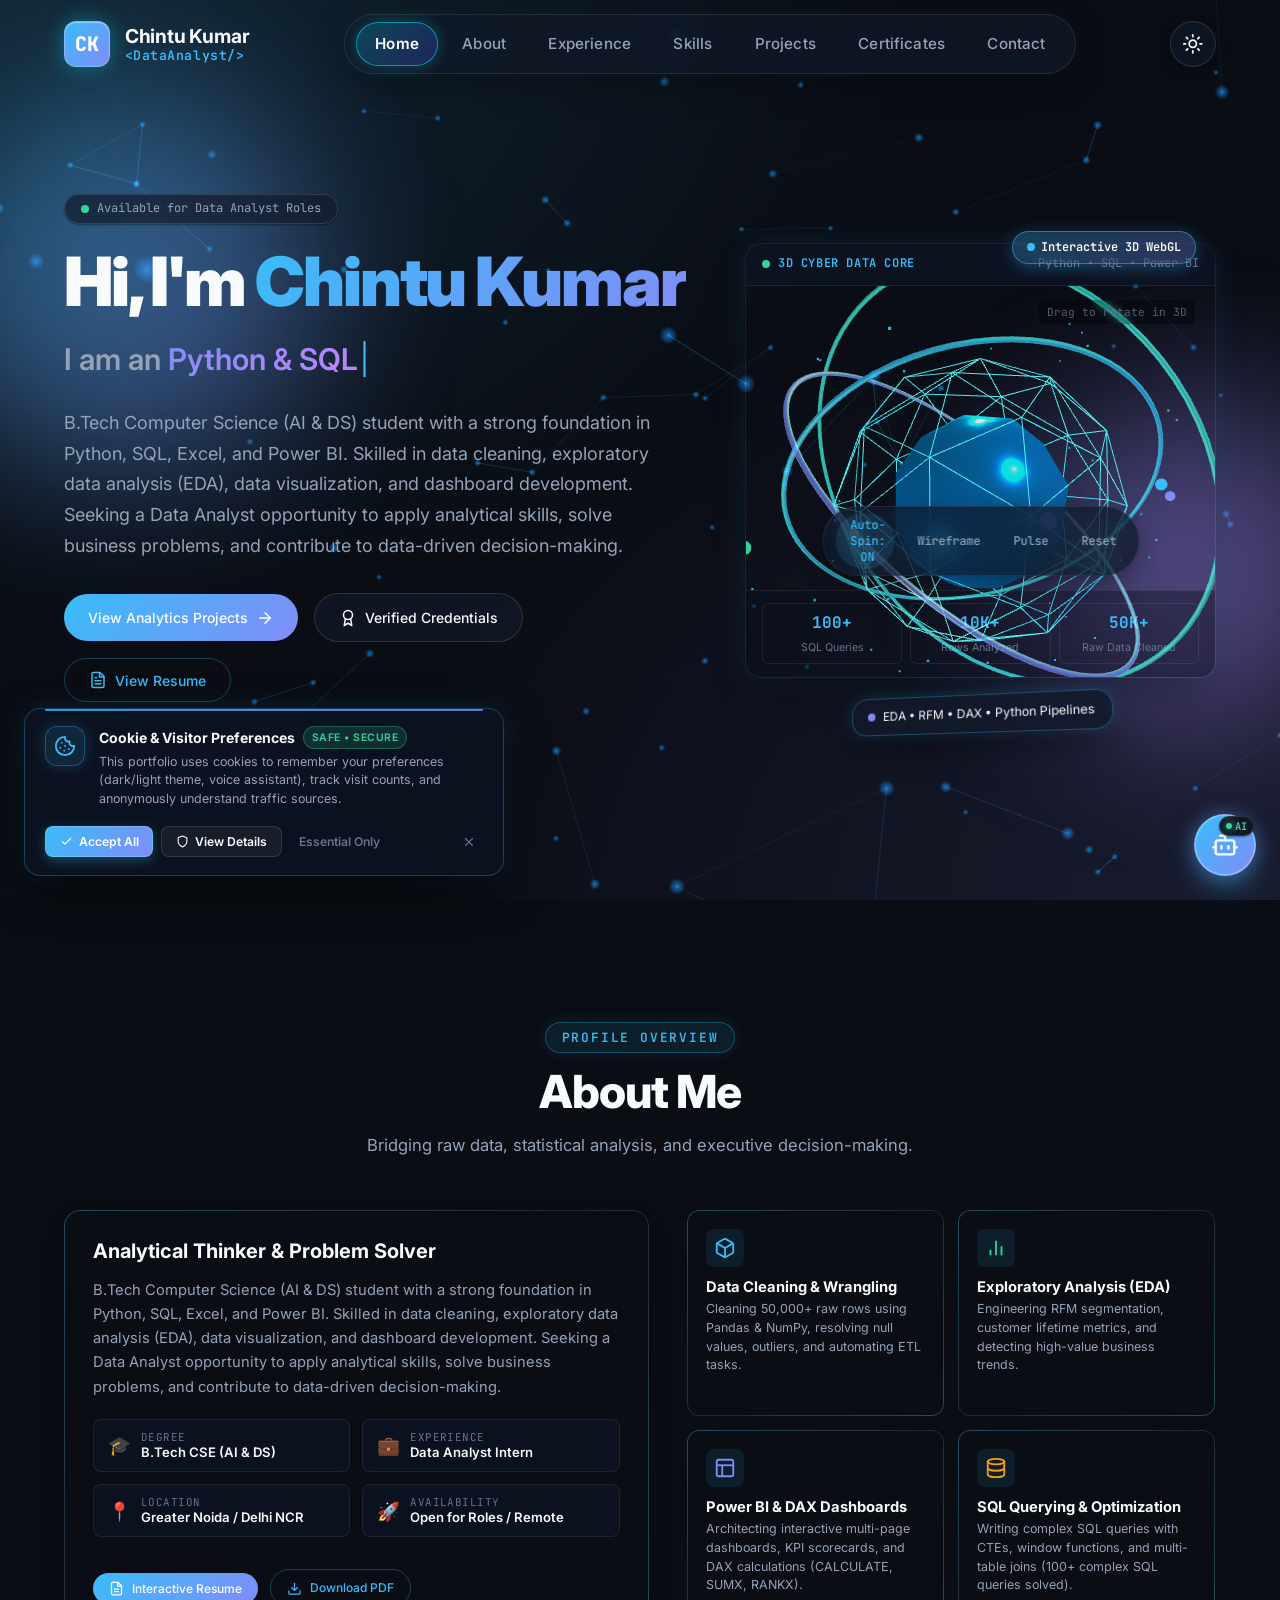
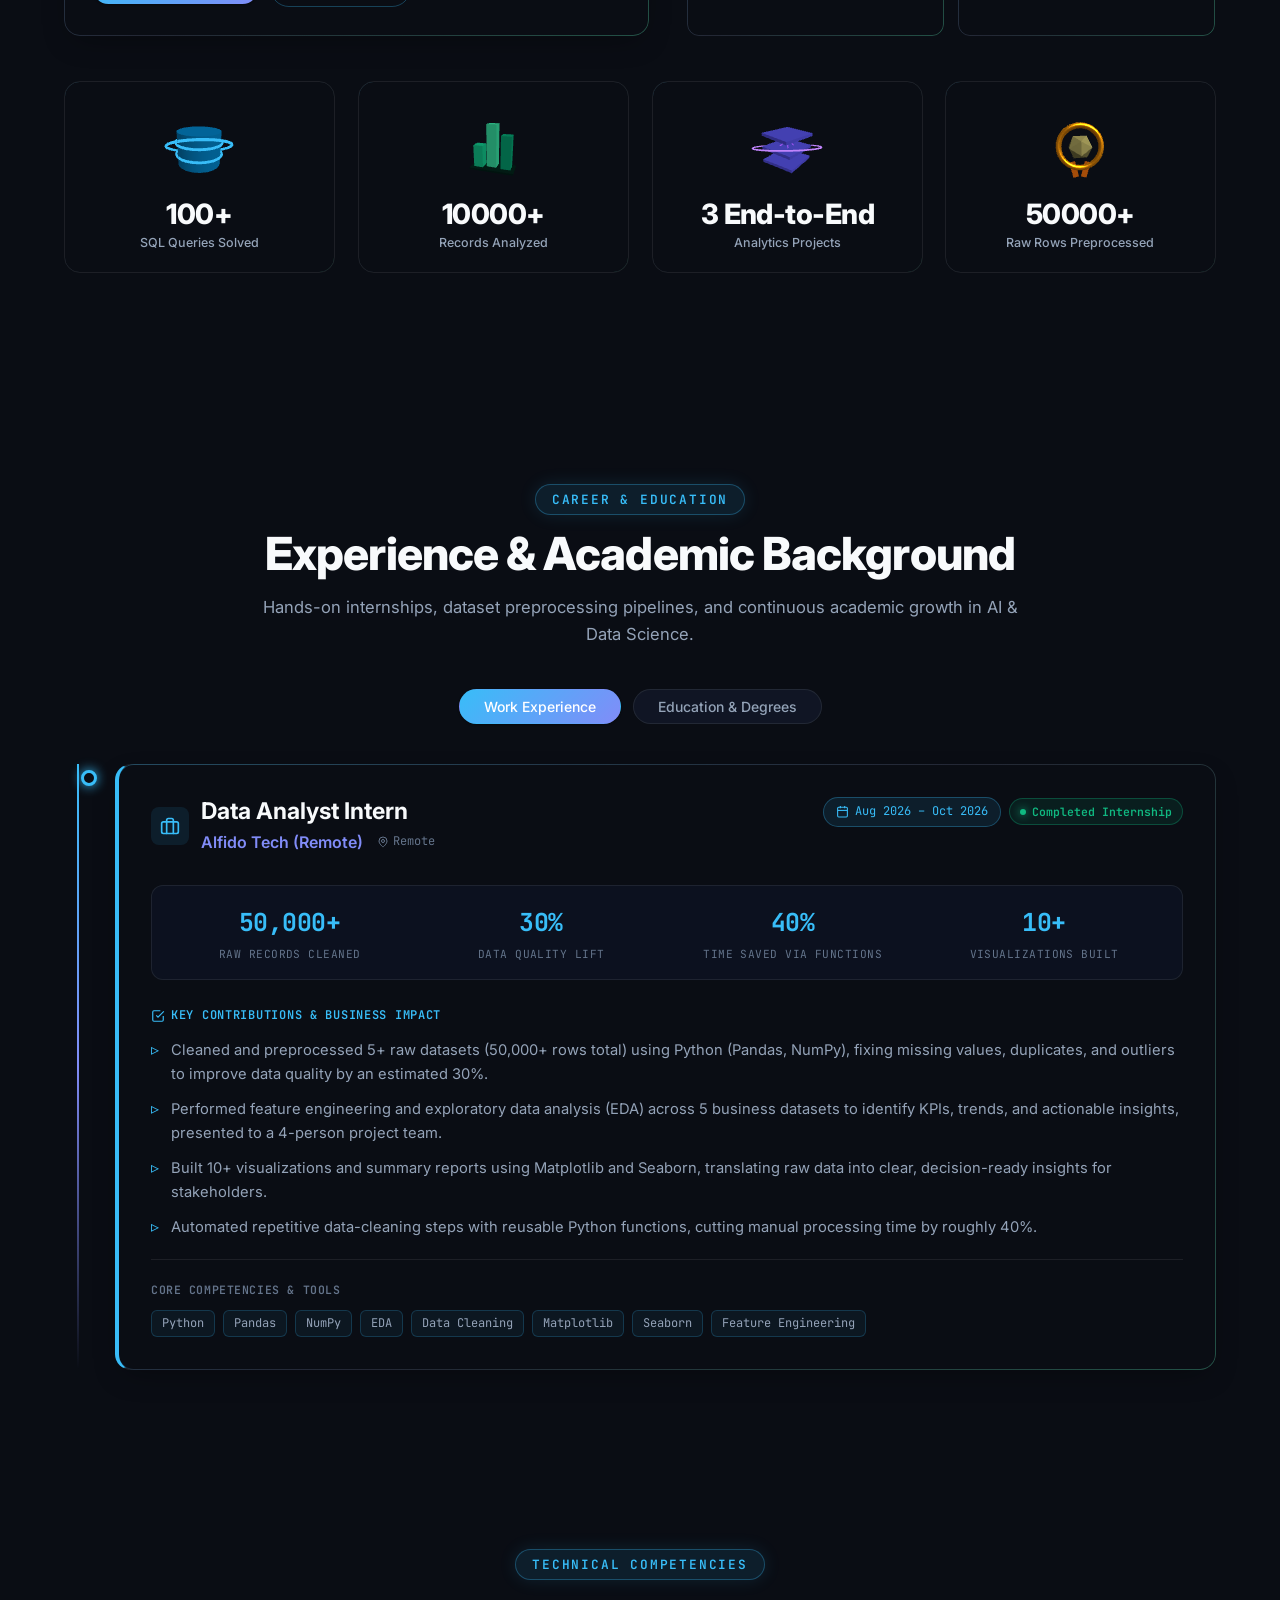
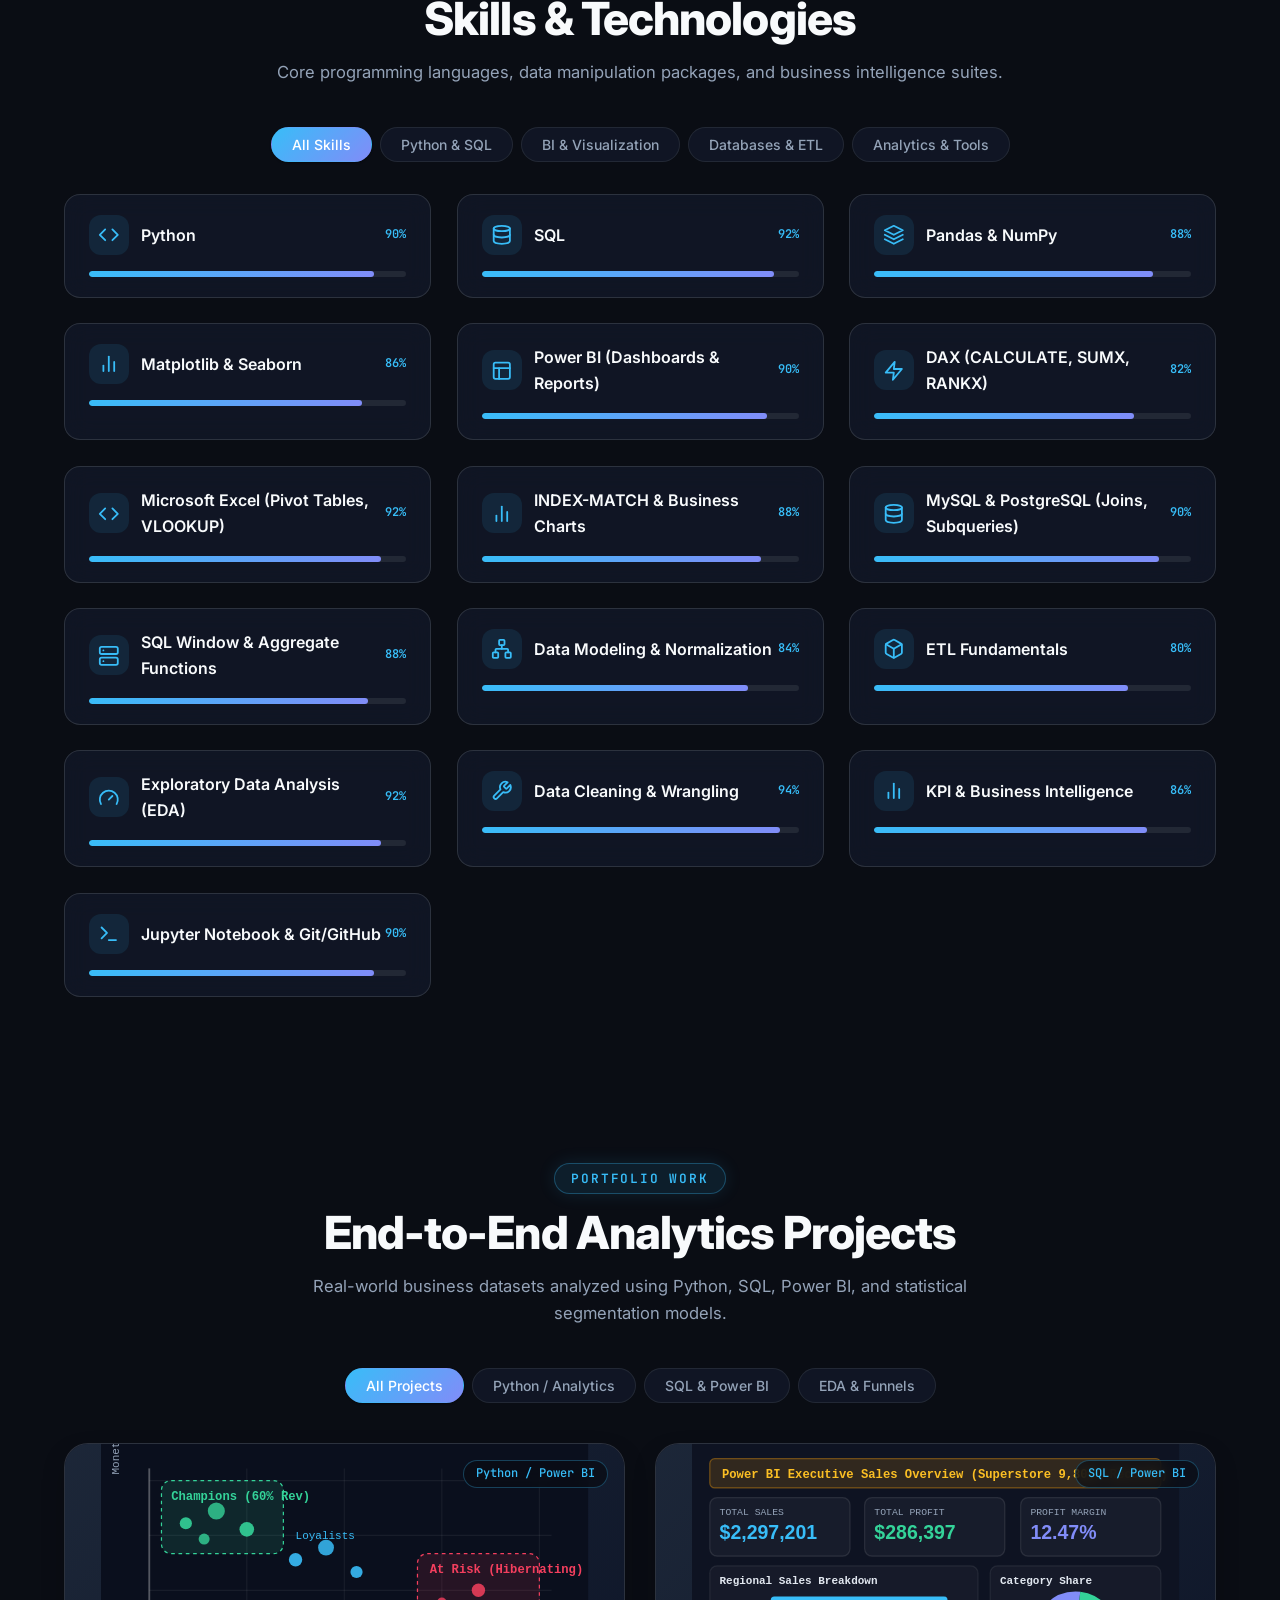
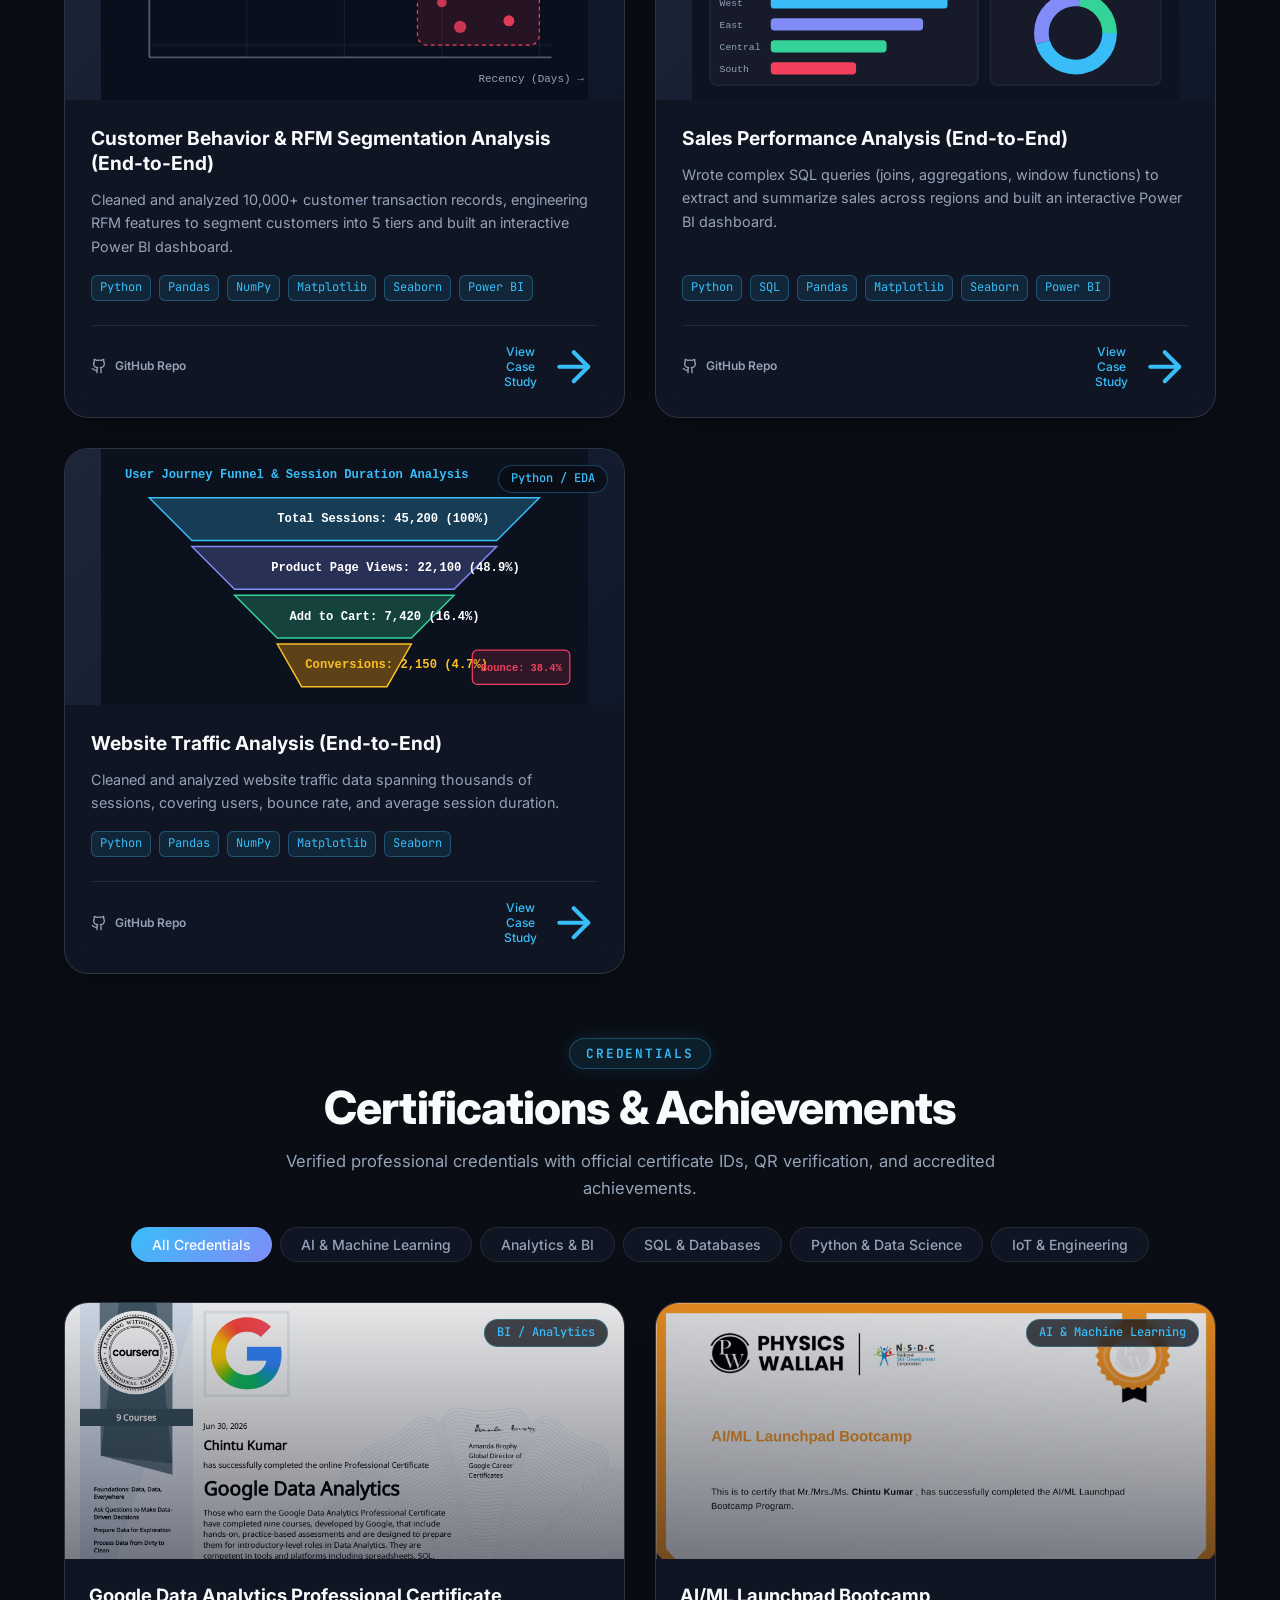
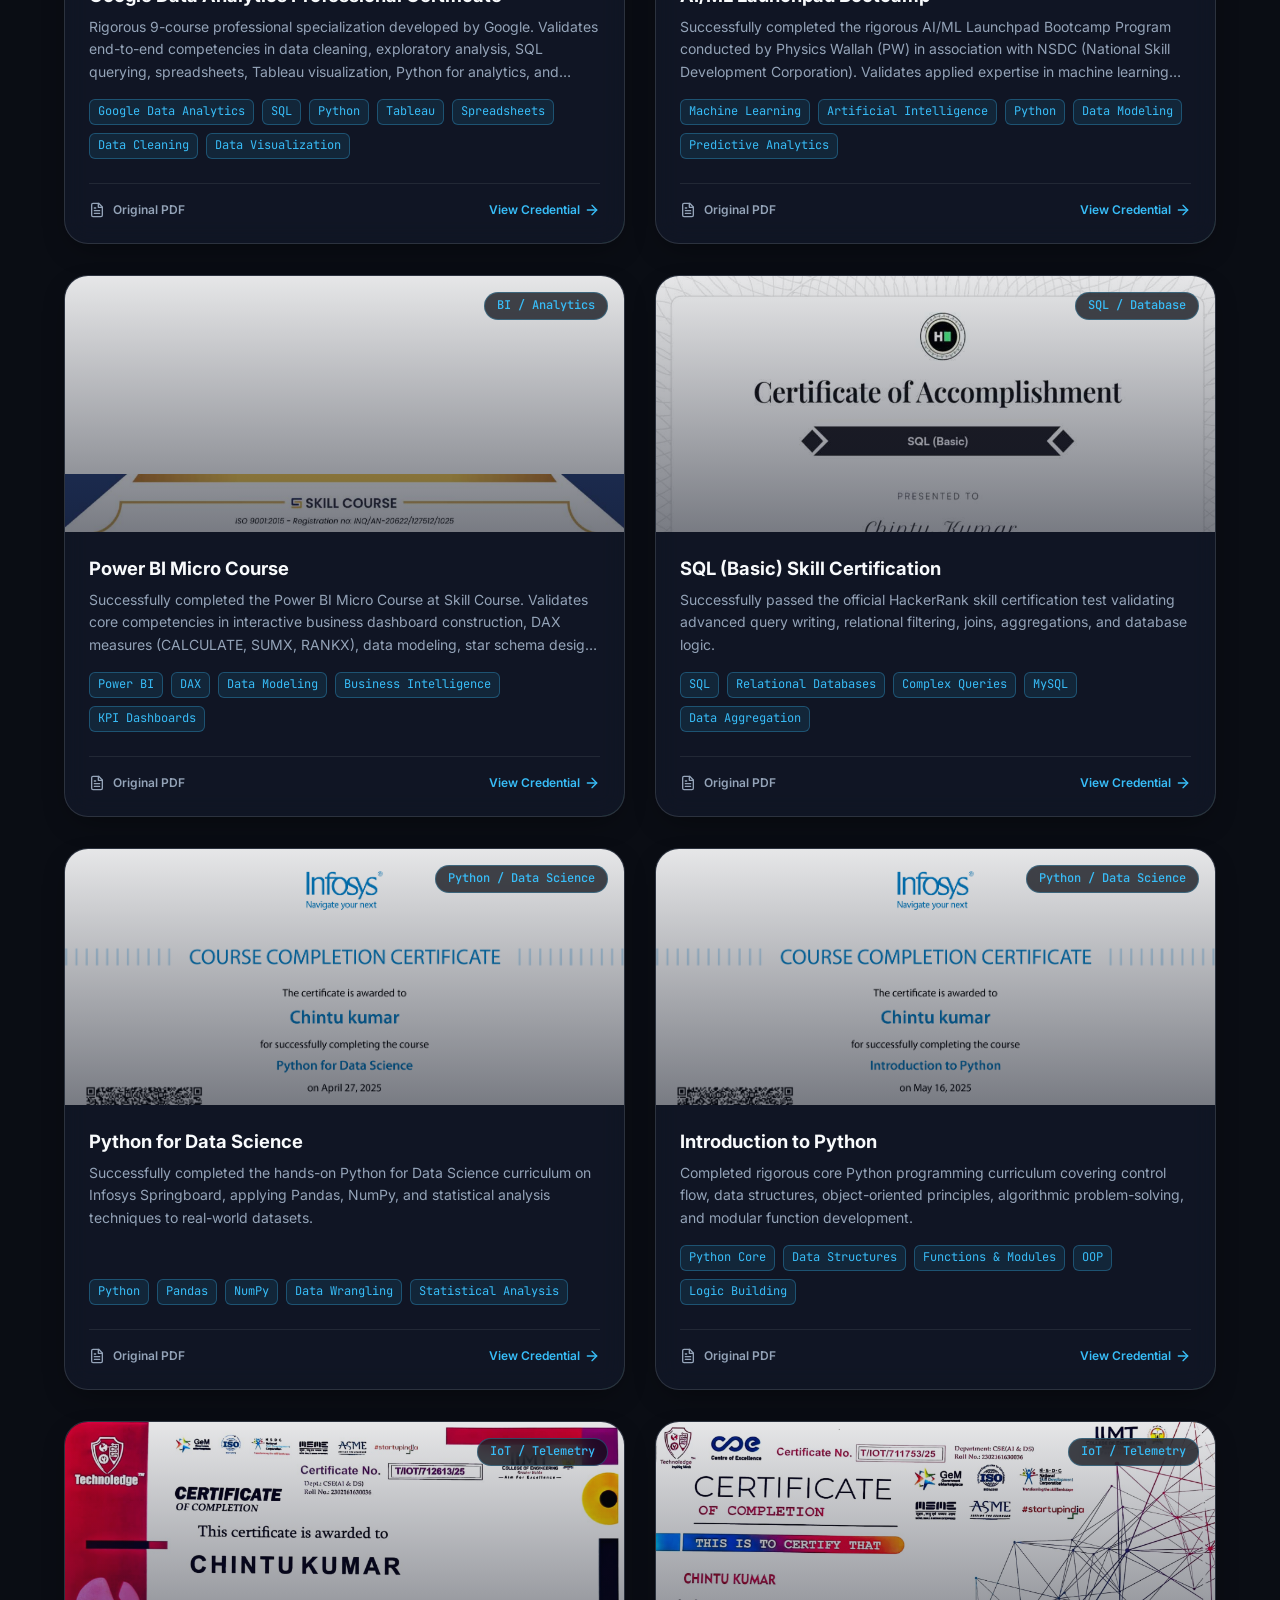
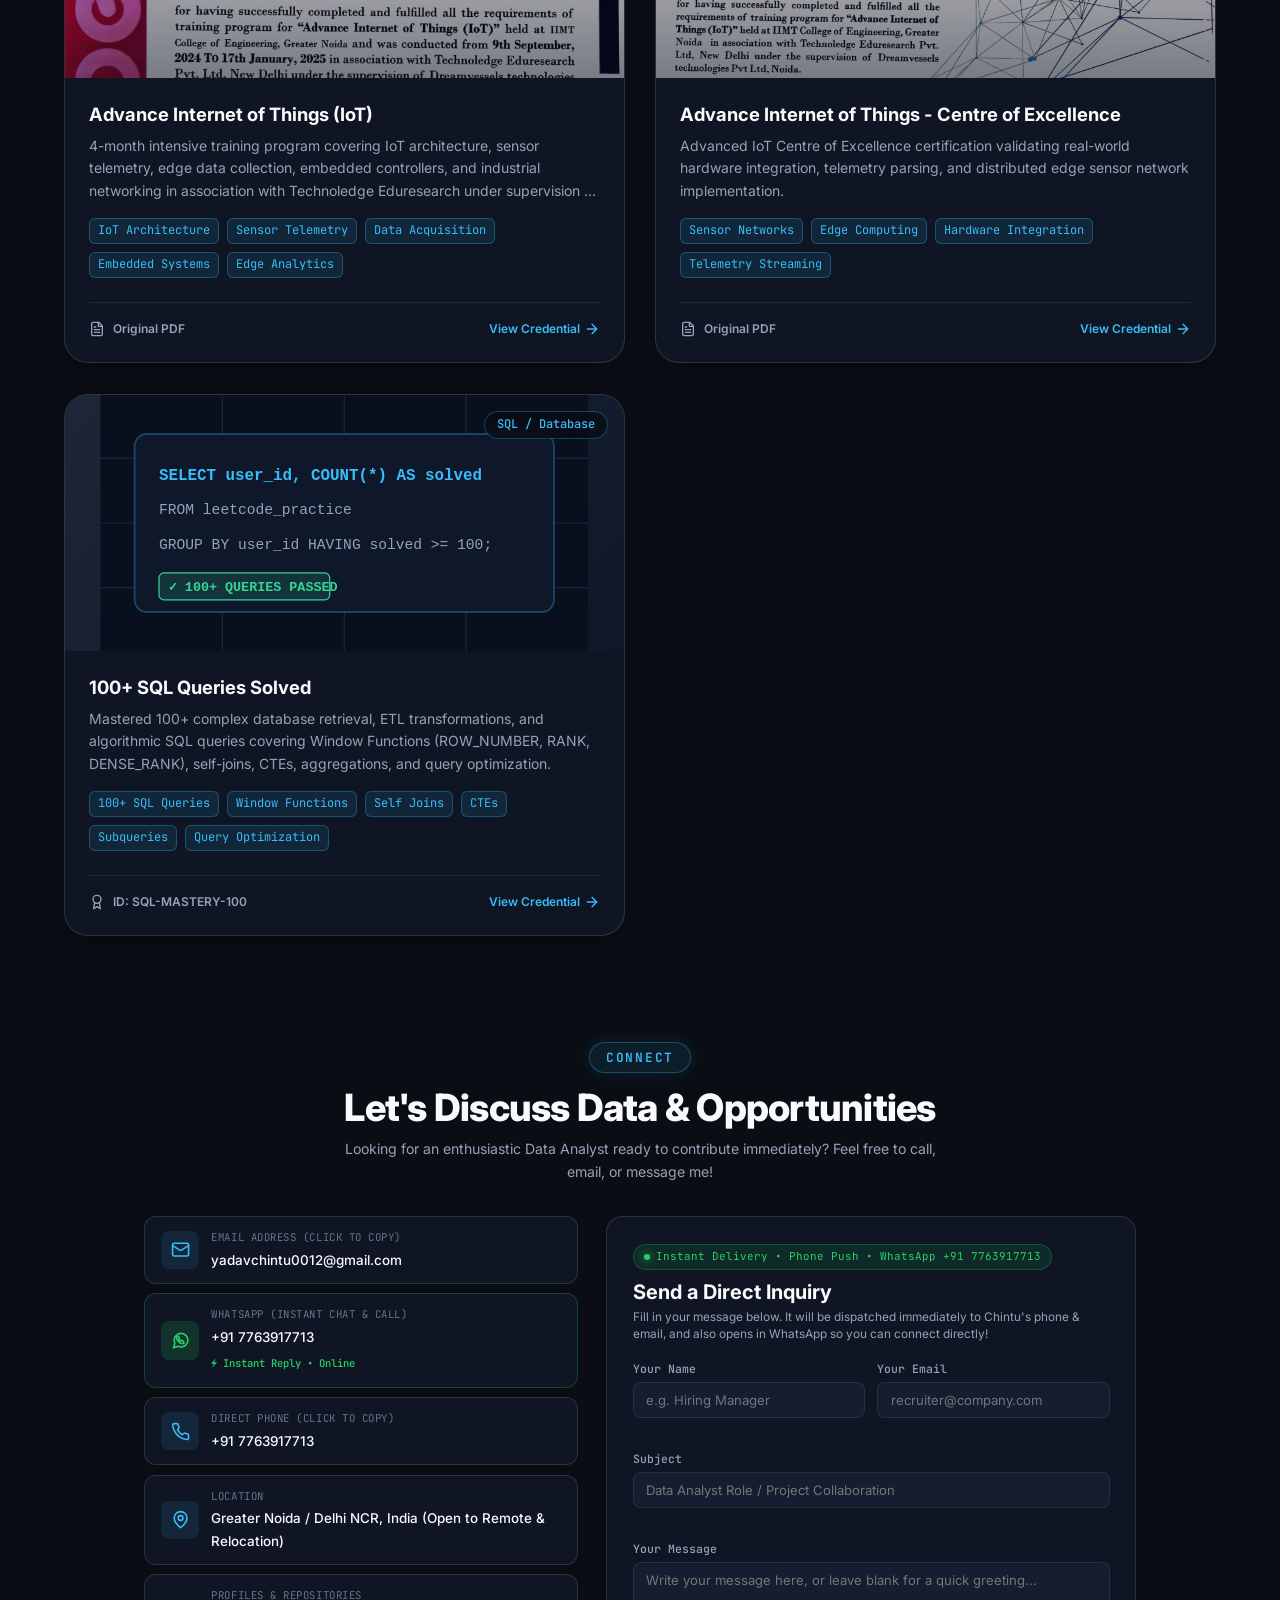
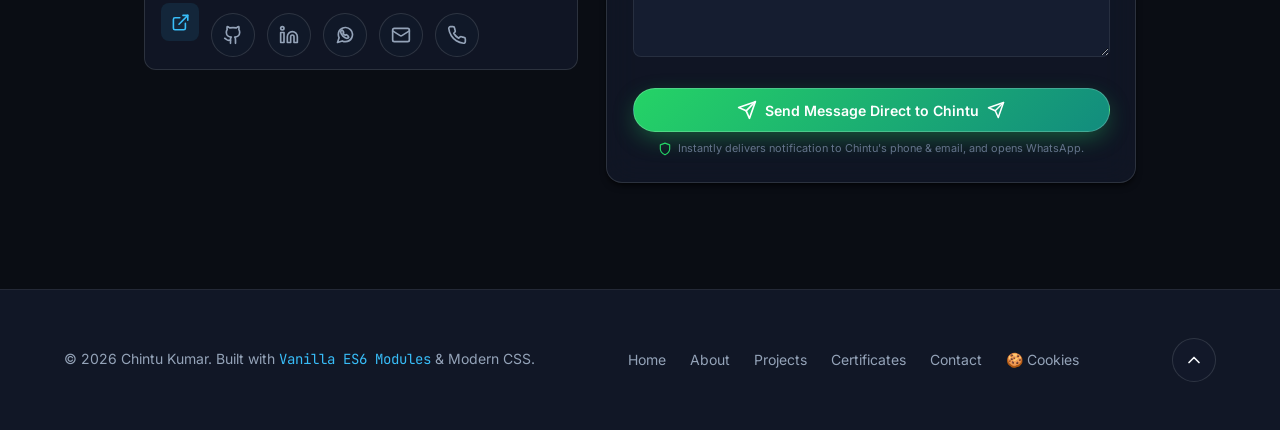
==== antigrevity_project/index.html @ 91d575de "Update portfolio with authentic 1-page ATS Resume, projects, and verified certifications" ====
<!DOCTYPE html>
<html lang="en" data-theme="dark">
<head>
  <meta charset="UTF-8">
  <meta name="viewport" content="width=device-width, initial-scale=1.0">
  <meta name="description" content="Chintu Kumar - Aspiring Data Analyst Portfolio, Verified Certifications & Interactive ATS Resume. Python, SQL, Power BI, Excel, EDA & Machine Learning.">
  <title>Chintu Kumar | Aspiring Data Analyst</title>
  
  <!-- Google Fonts: Inter & JetBrains Mono for modern typography -->
  <link rel="preconnect" href="https://fonts.googleapis.com">
  <link rel="preconnect" href="https://fonts.gstatic.com" crossorigin>
  <link href="https://fonts.googleapis.com/css2?family=Inter:wght@400;500;600;700;900&family=JetBrains+Mono:wght@400;500;700&display=swap" rel="stylesheet">

  <!-- Master Stylesheet (Aggregates all modular CSS files) -->
  <link rel="stylesheet" href="css/main.css">
</head>
<body>

  <!-- Full-Screen Ambient 3D Particle Constellation Background -->
  <canvas id="bg-3d-canvas" aria-hidden="true"></canvas>

  <!-- Ambient Glow Orbs -->
  <div class="glow-orb glow-orb-1" aria-hidden="true"></div>
  <div class="glow-orb glow-orb-2" aria-hidden="true"></div>

  <!-- ======================================================================
       HEADER & NAVIGATION BAR
       ====================================================================== -->
  <header class="header">
    <div class="container nav-container">
      <a href="#hero" class="brand" aria-label="Chintu Kumar Portfolio Home">
        <div class="brand-icon">CK</div>
        <div class="brand-title">
          <span>Chintu Kumar</span>
          <span>&lt;DataAnalyst/&gt;</span>
        </div>
      </a>

      <!-- Desktop Navigation -->
      <nav aria-label="Main Navigation">
        <ul class="nav-menu">
          <li><a href="#hero" class="nav-link active">Home</a></li>
          <li><a href="#about" class="nav-link">About</a></li>
          <li><a href="#experience" class="nav-link">Experience</a></li>
          <li><a href="#skills" class="nav-link">Skills</a></li>
          <li><a href="#projects" class="nav-link">Projects</a></li>
          <li><a href="#certificates" class="nav-link">Certificates</a></li>
          <li><a href="#contact" class="nav-link">Contact</a></li>
        </ul>
      </nav>

      <!-- Action buttons -->
      <div class="header-actions">
        <!-- Theme Switcher Button -->
        <button id="theme-toggle-btn" class="theme-toggle-btn" aria-label="Toggle dark/light theme" title="Toggle theme">
          <svg class="icon-sun" xmlns="http://www.w3.org/2000/svg" viewBox="0 0 24 24" fill="none" stroke="currentColor" stroke-width="2" stroke-linecap="round" stroke-linejoin="round"><circle cx="12" cy="12" r="4"/><path d="M12 2v2"/><path d="M12 20v2"/><path d="m4.93 4.93 1.41 1.41"/><path d="m17.66 17.66 1.41 1.41"/><path d="M2 12h2"/><path d="M20 12h2"/><path d="m6.34 17.66-1.41 1.41"/><path d="m19.07 4.93-1.41 1.41"/></svg>
          <svg class="icon-moon" xmlns="http://www.w3.org/2000/svg" viewBox="0 0 24 24" fill="none" stroke="currentColor" stroke-width="2" stroke-linecap="round" stroke-linejoin="round"><path d="M12 3a6 6 0 0 0 9 9 9 9 0 1 1-9-9Z"/></svg>
        </button>

        <!-- Mobile Menu Toggle Button -->
        <button id="mobile-toggle-btn" class="mobile-toggle-btn" aria-label="Toggle navigation menu" aria-expanded="false">
          <svg xmlns="http://www.w3.org/2000/svg" viewBox="0 0 24 24" fill="none" stroke="currentColor" stroke-width="2" stroke-linecap="round" stroke-linejoin="round"><line x1="4" x2="20" y1="12" y2="12"/><line x1="4" x2="20" y1="6" y2="6"/><line x1="4" x2="20" y1="18" y2="18"/></svg>
        </button>
      </div>
    </div>

    <!-- Mobile Navigation Drawer -->
    <div id="mobile-drawer" class="mobile-drawer" aria-label="Mobile Navigation">
      <a href="#hero" class="nav-link">Home</a>
      <a href="#about" class="nav-link">About</a>
      <a href="#experience" class="nav-link">Experience</a>
      <a href="#skills" class="nav-link">Skills</a>
      <a href="#projects" class="nav-link">Projects</a>
      <a href="#certificates" class="nav-link">Certificates</a>
      <a href="#contact" class="nav-link">Contact</a>
    </div>
  </header>

  <main>
    <!-- ====================================================================
         HERO SECTION WITH 3D TILT & ANALYTICS VISUALS
         ==================================================================== -->
    <section id="hero" class="hero">
      <div class="container">
        <div class="hero-grid">
          <!-- Left: Text & CTAs -->
          <div class="hero-content reveal">
            <div class="hero-status-badge">
              <span class="pulse-dot" aria-hidden="true"></span>
              <span id="hero-status-text">Available for Data Analyst Roles</span>
            </div>

            <h1 class="hero-title">
              Hi, I'm <span id="hero-name" class="gradient-text">Chintu Kumar</span>
            </h1>

            <div class="hero-typewriter-container">
              <span>I am an&nbsp;</span>
              <span id="typewriter-text" class="gradient-text-alt">Aspiring Data Analyst</span>
              <span class="typed-cursor" aria-hidden="true">|</span>
            </div>

            <p id="hero-bio" class="hero-description">
              B.Tech Computer Science (AI & DS) student with a strong foundation in Python, SQL, Excel, and Power BI. Skilled in data cleaning, exploratory data analysis, and dashboard development.
            </p>

            <div class="hero-cta-group">
              <a href="#projects" class="btn btn-primary">
                <span>View Analytics Projects</span>
                <svg width="18" height="18" viewBox="0 0 24 24" fill="none" stroke="currentColor" stroke-width="2" stroke-linecap="round" stroke-linejoin="round"><path d="M5 12h14"/><path d="m12 5 7 7-7 7"/></svg>
              </a>
              <a href="#certificates" class="btn btn-secondary">
                <svg width="18" height="18" viewBox="0 0 24 24" fill="none" stroke="currentColor" stroke-width="2" stroke-linecap="round" stroke-linejoin="round"><circle cx="12" cy="8" r="6"/><path d="M15.477 12.89 17 22l-5-3-5 3 1.523-9.11"/></svg>
                <span>Verified Credentials</span>
              </a>
              <button class="btn btn-outline trigger-resume-modal" title="View interactive resume in fullscreen viewer">
                <svg width="18" height="18" viewBox="0 0 24 24" fill="none" stroke="currentColor" stroke-width="2" stroke-linecap="round" stroke-linejoin="round"><path d="M14.5 2H6a2 2 0 0 0-2 2v16a2 2 0 0 0 2 2h12a2 2 0 0 0 2-2V7.5L14.5 2z"/><polyline points="14 2 14 8 20 8"/><line x1="16" x2="8" y1="13" y2="13"/><line x1="16" x2="8" y1="17" y2="17"/><line x1="10" x2="8" y1="9" y2="9"/></svg>
                <span>View Resume</span>
              </button>
            </div>

            <div class="hero-socials dynamic-socials">
              <!-- Injected by JavaScript main.js -->
            </div>
          </div>

          <!-- Right: Interactive 3D WebGL Cyber Data Core Stage -->
          <div class="hero-visual reveal reveal-delay-2">
            <div class="floating-3d-tag">
              <span class="pulse-dot" style="background-color: var(--accent-cyan);"></span>
              <span>Interactive 3D WebGL</span>
            </div>

            <div class="hero-3d-container glow-border-3d" id="hero-3d-stage">
              <!-- 3D Header HUD Bar -->
              <div class="hero-3d-hud-header">
                <div class="hero-3d-status">
                  <span class="pulse-dot"></span>
                  <span>3D Cyber Data Core</span>
                </div>
                <div class="hero-3d-tag">Python • SQL • Power BI</div>
              </div>

              <!-- 3D Canvas Viewport -->
              <div class="hero-3d-canvas-wrapper" title="Click and drag to rotate the 3D core in real-time">
                <canvas id="hero-3d-canvas"></canvas>
                <div class="hero-3d-hint">Drag to rotate in 3D</div>

                <!-- 3D Interactive Controls -->
                <div class="hero-3d-controls">
                  <button id="btn-3d-rotate" class="hero-3d-btn active" title="Toggle Auto-Spin">
                    <svg width="14" height="14" viewBox="0 0 24 24" fill="none" stroke="currentColor" stroke-width="2"><path d="M21.5 2v6h-6M21.34 15.57a10 10 0 1 1-.57-8.38l5.67-5.67"/></svg>
                    <span>Auto-Spin: ON</span>
                  </button>
                  <button id="btn-3d-wireframe" class="hero-3d-btn" title="Toggle Wireframe Mode">
                    <svg width="14" height="14" viewBox="0 0 24 24" fill="none" stroke="currentColor" stroke-width="2"><polygon points="12 2 2 7 12 12 22 7 12 2"/><polyline points="2 17 12 22 22 17"/><polyline points="2 12 12 17 22 12"/></svg>
                    <span>Wireframe</span>
                  </button>
                  <button id="btn-3d-pulse" class="hero-3d-btn" title="Send Data Energy Pulse">
                    <svg width="14" height="14" viewBox="0 0 24 24" fill="none" stroke="currentColor" stroke-width="2"><polygon points="13 2 3 14 12 14 11 22 21 10 12 10 13 2"/></svg>
                    <span>Pulse</span>
                  </button>
                  <button id="btn-3d-reset" class="hero-3d-btn" title="Reset 3D Orientation">
                    <svg width="14" height="14" viewBox="0 0 24 24" fill="none" stroke="currentColor" stroke-width="2"><path d="M3 12a9 9 0 1 0 9-9 9.75 9.75 0 0 0-6.74 2.74L3 8"/><path d="M3 3v5h5"/></svg>
                    <span>Reset</span>
                  </button>
                </div>
              </div>

              <!-- Live Telemetry KPI Metrics -->
              <div class="hero-3d-kpis">
                <div class="hero-3d-kpi-item">
                  <div class="hero-3d-kpi-val">100+</div>
                  <div class="hero-3d-kpi-lbl">SQL Queries</div>
                </div>
                <div class="hero-3d-kpi-item">
                  <div class="hero-3d-kpi-val">10K+</div>
                  <div class="hero-3d-kpi-lbl">Rows Analyzed</div>
                </div>
                <div class="hero-3d-kpi-item">
                  <div class="hero-3d-kpi-val">50K+</div>
                  <div class="hero-3d-kpi-lbl">Raw Data Cleaned</div>
                </div>
              </div>
            </div>

            <div class="hero-sub-kpi-badge floating-3d-badge">
              <span class="pulse-dot" style="background-color: var(--accent-violet);"></span>
              <span>EDA • RFM • DAX • Python Pipelines</span>
            </div>
          </div>
        </div>
      </div>
    </section>

    <!-- ====================================================================
         ABOUT SECTION WITH 3D VISUALS & RESUME ACTION WIDGET
         ==================================================================== -->
    <!-- ====================================================================
         ABOUT SECTION - UNBOXED, VISUAL DATA ARCHITECTURE
         ==================================================================== -->
    <!-- ====================================================================
         ABOUT SECTION - STREAMLINED & STRUCTURED
         ==================================================================== -->
    <section id="about" class="about">
      <div class="container">
        <div class="section-header reveal">
          <span class="section-tag">Profile Overview</span>
          <h2 class="section-title">About Me</h2>
          <p class="section-subtitle">Bridging raw data, statistical analysis, and executive decision-making.</p>
        </div>

        <div class="about-grid">
          <!-- Left Column: Biography & Fast Facts -->
          <div class="about-bio-col reveal">
            <div class="about-bio-card glow-border-3d" data-tilt data-tilt-max="5" data-tilt-scale="1.01">
              <h3 class="about-bio-heading">Analytical Thinker &amp; Problem Solver</h3>
              
              <p id="about-bio" class="about-bio-text">
                B.Tech Computer Science (AI &amp; Data Science) undergraduate at <strong>IIMT Engineering College</strong> with hands-on internship experience at <strong>Alfido Tech</strong>. Specialized in Python, SQL pipeline construction, exploratory data analysis (EDA), and interactive Power BI dashboard development. Passionate about automating data workflows, engineering RFM customer models, and translating complex datasets into clear, actionable business strategies.
              </p>

              <!-- Quick Info Badges Grid -->
              <div class="about-facts-grid">
                <div class="about-fact-item">
                  <span class="fact-icon">🎓</span>
                  <div class="fact-text">
                    <span class="fact-label">Degree</span>
                    <strong class="fact-val">B.Tech CSE (AI &amp; DS)</strong>
                  </div>
                </div>
                <div class="about-fact-item">
                  <span class="fact-icon">💼</span>
                  <div class="fact-text">
                    <span class="fact-label">Experience</span>
                    <strong class="fact-val">Data Analyst Intern</strong>
                  </div>
                </div>
                <div class="about-fact-item">
                  <span class="fact-icon">📍</span>
                  <div class="fact-text">
                    <span class="fact-label">Location</span>
                    <strong class="fact-val">Greater Noida / Delhi NCR</strong>
                  </div>
                </div>
                <div class="about-fact-item">
                  <span class="fact-icon">🚀</span>
                  <div class="fact-text">
                    <span class="fact-label">Availability</span>
                    <strong class="fact-val">Open for Roles / Remote</strong>
                  </div>
                </div>
              </div>

              <!-- Resume Action Buttons -->
              <div class="about-actions-row">
                <button class="btn btn-primary btn-sm trigger-resume-modal" title="View interactive ATS resume in fullscreen modal">
                  <svg width="15" height="15" viewBox="0 0 24 24" fill="none" stroke="currentColor" stroke-width="2"><path d="M14.5 2H6a2 2 0 0 0-2 2v16a2 2 0 0 0 2 2h12a2 2 0 0 0 2-2V7.5L14.5 2z"/><polyline points="14 2 14 8 20 8"/><line x1="16" x2="8" y1="13" y2="13"/><line x1="16" x2="8" y1="17" y2="17"/></svg>
                  <span>Interactive Resume</span>
                </button>
                <a href="assets/Chintu_Kumar_Data_Analyst_Resume.pdf" download="Chintu_Kumar_Data_Analyst_Resume.pdf" class="btn btn-outline btn-sm" title="Download official PDF resume">
                  <svg width="15" height="15" viewBox="0 0 24 24" fill="none" stroke="currentColor" stroke-width="2"><path d="M21 15v4a2 2 0 0 1-2 2H5a2 2 0 0 1-2-2v-4"/><polyline points="7 10 12 15 17 10"/><line x1="12" x2="12" y1="15" y2="3"/></svg>
                  <span>Download PDF</span>
                </a>
              </div>
            </div>
          </div>

          <!-- Right Column: 4 Analytical Focus Pillars -->
          <div class="about-pillars-col reveal reveal-delay-2">
            <div class="about-pillars-grid">
              <div class="pillar-card glow-border-3d" data-tilt data-tilt-max="8" data-tilt-scale="1.02">
                <div class="pillar-icon-wrap" style="color: var(--accent-cyan);">
                  <svg width="22" height="22" viewBox="0 0 24 24" fill="none" stroke="currentColor" stroke-width="2"><path d="M21 16V8a2 2 0 0 0-1-1.73l-7-4a2 2 0 0 0-2 0l-7 4A2 2 0 0 0 3 8v8a2 2 0 0 0 1 1.73l7 4a2 2 0 0 0 2 0l7-4A2 2 0 0 0 21 16z"/><polyline points="3.27 6.96 12 12.01 20.73 6.96"/><line x1="12" y1="22.08" x2="12" y2="12"/></svg>
                </div>
                <div>
                  <h4 class="pillar-title">Data Cleaning &amp; Wrangling</h4>
                  <p class="pillar-desc">Cleaning 50,000+ raw rows using Pandas &amp; NumPy, resolving null values, outliers, and automating ETL tasks.</p>
                </div>
              </div>

              <div class="pillar-card glow-border-3d" data-tilt data-tilt-max="8" data-tilt-scale="1.02">
                <div class="pillar-icon-wrap" style="color: var(--accent-emerald);">
                  <svg width="22" height="22" viewBox="0 0 24 24" fill="none" stroke="currentColor" stroke-width="2"><line x1="18" y1="20" x2="18" y2="10"/><line x1="12" y1="20" x2="12" y2="4"/><line x1="6" y1="20" x2="6" y2="14"/></svg>
                </div>
                <div>
                  <h4 class="pillar-title">Exploratory Analysis (EDA)</h4>
                  <p class="pillar-desc">Engineering RFM segmentation, customer lifetime metrics, and detecting high-value business trends.</p>
                </div>
              </div>

              <div class="pillar-card glow-border-3d" data-tilt data-tilt-max="8" data-tilt-scale="1.02">
                <div class="pillar-icon-wrap" style="color: var(--accent-violet);">
                  <svg width="22" height="22" viewBox="0 0 24 24" fill="none" stroke="currentColor" stroke-width="2"><rect x="3" y="3" width="18" height="18" rx="2"/><path d="M3 9h18"/><path d="M9 21V9"/></svg>
                </div>
                <div>
                  <h4 class="pillar-title">Power BI &amp; DAX Dashboards</h4>
                  <p class="pillar-desc">Architecting interactive multi-page dashboards, KPI scorecards, and DAX calculations (CALCULATE, SUMX, RANKX).</p>
                </div>
              </div>

              <div class="pillar-card glow-border-3d" data-tilt data-tilt-max="8" data-tilt-scale="1.02">
                <div class="pillar-icon-wrap" style="color: #f59e0b;">
                  <svg width="22" height="22" viewBox="0 0 24 24" fill="none" stroke="currentColor" stroke-width="2"><ellipse cx="12" cy="5" rx="9" ry="3"/><path d="M21 12c0 1.66-4 3-9 3s-9-1.34-9-3"/><path d="M3 5v14c0 1.66 4 3 9 3s9-1.34 9-3V5"/></svg>
                </div>
                <div>
                  <h4 class="pillar-title">SQL Querying &amp; Optimization</h4>
                  <p class="pillar-desc">Writing complex SQL queries with CTEs, window functions, and multi-table joins (100+ complex SQL queries solved).</p>
                </div>
              </div>
            </div>
          </div>
        </div>

        <!-- Integrated Key Metrics Strip -->
        <div id="stats-container" class="about-stats-strip reveal">
          <!-- Injected by JavaScript statsCounter.js -->
        </div>
      </div>
    </section>

    <!-- ====================================================================
         EXPERIENCE & EDUCATION TIMELINE
         ==================================================================== -->
    <section id="experience" class="timeline">
      <div class="container">
        <div class="section-header reveal">
          <span class="section-tag">Career &amp; Education</span>
          <h2 class="section-title">Experience &amp; Academic Background</h2>
          <p class="section-subtitle">Hands-on internships, dataset preprocessing pipelines, and continuous academic growth in AI &amp; Data Science.</p>
        </div>

        <div class="timeline-tabs reveal">
          <button class="timeline-tab-btn active" data-tab="experience">Work Experience</button>
          <button class="timeline-tab-btn" data-tab="education">Education &amp; Degrees</button>
        </div>

        <div id="timeline-items-container" class="timeline-container">
          <!-- Injected by JavaScript timeline.js -->
        </div>
      </div>
    </section>

    <!-- ====================================================================
         SKILLS SECTION
         ==================================================================== -->
    <section id="skills" class="skills">
      <div class="container">
        <div class="section-header reveal">
          <span class="section-tag">Technical Competencies</span>
          <h2 class="section-title">Skills &amp; Technologies</h2>
          <p class="section-subtitle">Core programming languages, data manipulation packages, and business intelligence suites.</p>
        </div>

        <div class="skills-filter-group reveal">
          <button class="skills-filter-btn active" data-category="all">All Skills</button>
          <button class="skills-filter-btn" data-category="frontend">Python &amp; SQL</button>
          <button class="skills-filter-btn" data-category="backend">BI &amp; Visualization</button>
          <button class="skills-filter-btn" data-category="devops">Databases &amp; ETL</button>
          <button class="skills-filter-btn" data-category="tools">Analytics &amp; Tools</button>
        </div>

        <div id="skills-grid" class="skills-grid">
          <!-- Injected by JavaScript skills.js -->
        </div>
      </div>
    </section>

    <!-- ====================================================================
         PROJECTS SHOWCASE SECTION
         ==================================================================== -->
    <section id="projects" class="projects">
      <div class="container">
        <div class="section-header reveal">
          <span class="section-tag">Portfolio Work</span>
          <h2 class="section-title">End-to-End Analytics Projects</h2>
          <p class="section-subtitle">Real-world business datasets analyzed using Python, SQL, Power BI, and statistical segmentation models.</p>
        </div>

        <div class="projects-filter-group reveal">
          <button class="projects-filter-btn active" data-category="all">All Projects</button>
          <button class="projects-filter-btn" data-category="fullstack">Python / Analytics</button>
          <button class="projects-filter-btn" data-category="frontend">SQL &amp; Power BI</button>
          <button class="projects-filter-btn" data-category="ai">EDA &amp; Funnels</button>
        </div>

        <div id="projects-grid" class="projects-grid">
          <!-- Injected by JavaScript projects.js -->
        </div>
      </div>
    </section>

    <!-- ====================================================================
         CERTIFICATIONS & ACHIEVEMENTS GALLERY
         ==================================================================== -->
    <section id="certificates" class="certificates">
      <div class="container">
        <div class="section-header reveal">
          <span class="section-tag">Credentials</span>
          <h2 class="section-title">Certifications &amp; Achievements</h2>
          <p class="section-subtitle">Verified professional credentials with official certificate IDs, QR verification, and accredited achievements.</p>
        </div>

        <!-- Certificate Category Filter Pills -->
        <div class="cert-filter-group reveal">
          <button class="cert-filter-btn active" data-category="all">All Credentials</button>
          <button class="cert-filter-btn" data-category="ai">AI &amp; Machine Learning</button>
          <button class="cert-filter-btn" data-category="analytics">Analytics &amp; BI</button>
          <button class="cert-filter-btn" data-category="sql">SQL &amp; Databases</button>
          <button class="cert-filter-btn" data-category="python">Python &amp; Data Science</button>
          <button class="cert-filter-btn" data-category="iot">IoT &amp; Engineering</button>
        </div>

        <div id="certificates-grid" class="certificates-grid">
          <!-- Injected by JavaScript certificates.js -->
        </div>
      </div>
    </section>

    <!-- ====================================================================
         CONTACT SECTION
         ==================================================================== -->
    <section id="contact" class="contact contact-section">
      <div class="container">
        <div class="section-header reveal">
          <span class="section-tag">Connect</span>
          <h2 class="section-title">Let's Discuss Data &amp; Opportunities</h2>
          <p class="section-subtitle">Looking for an enthusiastic Data Analyst ready to contribute immediately? Feel free to call, email, or message me!</p>
        </div>

        <div class="contact-grid">
          <!-- Contact Cards -->
          <div class="contact-info-cards reveal">
            <!-- Email card -->
            <div id="copy-email-card" class="contact-card" role="button" tabindex="0" title="Click to copy email address">
              <div class="contact-card-icon">
                <svg xmlns="http://www.w3.org/2000/svg" viewBox="0 0 24 24" fill="none" stroke="currentColor" stroke-width="2" stroke-linecap="round" stroke-linejoin="round"><rect width="20" height="16" x="2" y="4" rx="2"/><path d="m22 7-8.97 5.7a1.94 1.94 0 0 1-2.06 0L2 7"/></svg>
              </div>
              <div>
                <div class="contact-card-title">Email Address (Click to Copy)</div>
                <div id="contact-email-value" class="contact-card-value">yadavchintu0012@gmail.com</div>
              </div>
            </div>

            <!-- WhatsApp Instant Chat Card -->
            <a id="whatsapp-direct-card" href="https://wa.me/917763917713?text=Hi%20Chintu%2C%20I%20saw%20your%20data%20analytics%20portfolio%20and%20would%20like%20to%20connect%21" target="_blank" rel="noopener noreferrer" class="contact-card whatsapp-card" title="Click to chat directly on WhatsApp">
              <div class="contact-card-icon whatsapp-icon">
                <svg xmlns="http://www.w3.org/2000/svg" viewBox="0 0 24 24" fill="none" stroke="currentColor" stroke-width="2" stroke-linecap="round" stroke-linejoin="round"><path d="M21 11.5a8.38 8.38 0 0 1-.9 3.8 8.5 8.5 0 0 1-7.6 4.7 8.38 8.38 0 0 1-3.8-.9L3 21l1.9-5.7a8.38 8.38 0 0 1-.9-3.8 8.5 8.5 0 0 1 4.7-7.6 8.38 8.38 0 0 1 3.8-.9h.5a8.48 8.48 0 0 1 8 8v.5z"/><path d="M16.5 14.5c-.3.8-1.5 1.5-2.2 1.5-1.6 0-3.6-1.5-4.8-2.7s-2.7-3.2-2.7-4.8c0-.7.7-1.9 1.5-2.2.3-.1.7 0 .9.3l1.1 1.7c.2.3.1.7-.1.9l-.6.6c.6 1.1 1.5 2 2.6 2.6l.6-.6c.2-.2.6-.3.9-.1l1.7 1.1c.3.2.4.6.3.9z"/></svg>
              </div>
              <div>
                <div class="contact-card-title">WhatsApp (Instant Chat &amp; Call)</div>
                <div id="contact-whatsapp-value" class="contact-card-value">+91 7763917713</div>
                <span class="whatsapp-status-badge">⚡ Instant Reply &bull; Online</span>
              </div>
            </a>

            <!-- Phone card -->
            <div id="copy-phone-card" class="contact-card" role="button" tabindex="0" title="Click to copy phone number">
              <div class="contact-card-icon">
                <svg xmlns="http://www.w3.org/2000/svg" viewBox="0 0 24 24" fill="none" stroke="currentColor" stroke-width="2" stroke-linecap="round" stroke-linejoin="round"><path d="M22 16.92v3a2 2 0 0 1-2.18 2 19.79 19.79 0 0 1-8.63-3.07 19.5 19.5 0 0 1-6-6 19.79 19.79 0 0 1-3.07-8.67A2 2 0 0 1 4.11 2h3a2 2 0 0 1 2 1.72 12.84 12.84 0 0 0 .7 2.81 2 2 0 0 1-.45 2.11L8.09 9.91a16 16 0 0 0 6 6l1.27-1.27a2 2 0 0 1 2.11-.45 12.84 12.84 0 0 0 2.81.7A2 2 0 0 1 22 16.92z"/></svg>
              </div>
              <div>
                <div class="contact-card-title">Direct Phone (Click to Copy)</div>
                <div id="contact-phone-value" class="contact-card-value">+91 7763917713</div>
              </div>
            </div>

            <!-- Location card -->
            <div class="contact-card">
              <div class="contact-card-icon">
                <svg xmlns="http://www.w3.org/2000/svg" viewBox="0 0 24 24" fill="none" stroke="currentColor" stroke-width="2" stroke-linecap="round" stroke-linejoin="round"><path d="M20 10c0 6-8 12-8 12s-8-6-8-12a8 8 0 0 1 16 0Z"/><circle cx="12" cy="10" r="3"/></svg>
              </div>
              <div>
                <div class="contact-card-title">Location</div>
                <div id="contact-location-value" class="contact-card-value">Greater Noida / Delhi NCR, India (Open to Remote)</div>
              </div>
            </div>

            <!-- Social Networks card -->
            <div class="contact-card">
              <div class="contact-card-icon">
                <svg xmlns="http://www.w3.org/2000/svg" viewBox="0 0 24 24" fill="none" stroke="currentColor" stroke-width="2" stroke-linecap="round" stroke-linejoin="round"><path d="M15 3h6v6"/><path d="M10 14 21 3"/><path d="M18 13v6a2 2 0 0 1-2 2H5a2 2 0 0 1-2-2V8a2 2 0 0 1 2-2h6"/></svg>
              </div>
              <div>
                <div class="contact-card-title">Profiles &amp; Repositories</div>
                <div class="hero-socials dynamic-socials" style="margin-top: 8px;"></div>
              </div>
            </div>
          </div>

          <!-- Interactive Contact Form -->
          <div class="contact-form-card reveal reveal-delay-2">
            <div class="contact-form-badge">
              <span class="whatsapp-live-dot"></span>
              <span>Instant Delivery &bull; Phone Push &bull; WhatsApp +91 7763917713</span>
            </div>
            <h3 class="contact-form-title">Send a Direct Inquiry</h3>
            <p class="contact-form-desc">Fill in your message below. It will be dispatched immediately to Chintu's phone &amp; email, and also opens in WhatsApp so you can connect directly!</p>

            <form id="contact-form" action="https://wa.me/917763917713" method="GET" target="_blank" novalidate>
              <input type="hidden" name="text" id="whatsapp-formatted-text" value="">

              <div class="form-row">
                <div class="form-group">
                  <label for="contact-name" class="form-label">Your Name</label>
                  <input type="text" id="contact-name" class="form-input" placeholder="e.g. Hiring Manager">
                  <span id="contact-name-error" class="form-error-msg"></span>
                </div>
                <div class="form-group">
                  <label for="contact-email" class="form-label">Your Email</label>
                  <input type="email" id="contact-email" class="form-input" placeholder="recruiter@company.com">
                  <span id="contact-email-error" class="form-error-msg"></span>
                </div>
              </div>

              <div class="form-group">
                <label for="contact-subject" class="form-label">Subject</label>
                <input type="text" id="contact-subject" class="form-input" placeholder="Data Analyst Role / Project Collaboration">
                <span id="contact-subject-error" class="form-error-msg"></span>
              </div>

              <div class="form-group">
                <label for="contact-message" class="form-label">Your Message</label>
                <textarea id="contact-message" class="form-textarea" placeholder="Write your message here, or leave blank for a quick greeting..."></textarea>
                <span id="contact-message-error" class="form-error-msg"></span>
              </div>

              <button type="submit" id="contact-submit-btn" class="btn btn-primary form-submit-btn whatsapp-submit-btn">
                <svg width="20" height="20" viewBox="0 0 24 24" fill="none" stroke="currentColor" stroke-width="2" stroke-linecap="round" stroke-linejoin="round"><line x1="22" y1="2" x2="11" y2="13"/><polygon points="22 2 15 22 11 13 2 9 22 2"/></svg>
                <span>Send Message Direct to Chintu</span>
                <svg width="18" height="18" viewBox="0 0 24 24" fill="none" stroke="currentColor" stroke-width="2" stroke-linecap="round" stroke-linejoin="round"><path d="m22 2-7 20-4-9-9-4Z"/><path d="M22 2 11 13"/></svg>
              </button>

              <div id="contact-status-card" class="contact-status-card" style="display: none;">
                <div class="status-card-header">
                  <span class="status-check-icon">✓</span>
                  <span>Message Dispatched Direct to Chintu!</span>
                </div>
                <p class="status-card-body">
                  Your inquiry has been sent directly to Chintu's phone and email (<strong>yadavchintu0012@gmail.com</strong>). You can also continue the chat directly on WhatsApp (+91 7763917713) below.
                </p>
                <div class="status-card-actions">
                  <a id="whatsapp-reopen-btn" href="https://wa.me/917763917713" target="_blank" rel="noopener noreferrer" class="status-action-btn">
                    💬 Continue in WhatsApp (+91 7763917713)
                  </a>
                </div>
              </div>

              <div class="whatsapp-security-note">
                <svg width="14" height="14" viewBox="0 0 24 24" fill="none" stroke="currentColor" stroke-width="2" stroke-linecap="round" stroke-linejoin="round"><path d="M12 22s8-4 8-10V5l-8-3-8 3v7c0 6 8 10 8 10z"/></svg>
                <span>Instantly delivers notification to Chintu's phone &amp; email, and opens WhatsApp.</span>
              </div>
            </form>
          </div>
        </div>
      </div>
    </section>
  </main>

  <!-- ======================================================================
       PROJECT QUICK-VIEW MODAL
       ====================================================================== -->
  <div id="project-modal" class="modal-backdrop" role="dialog" aria-modal="true" aria-labelledby="modal-title">
    <div class="modal-card">
      <button id="modal-close-btn" class="modal-close-btn" aria-label="Close dialog">
        <svg width="20" height="20" viewBox="0 0 24 24" fill="none" stroke="currentColor" stroke-width="2" stroke-linecap="round" stroke-linejoin="round"><path d="M18 6 6 18"/><path d="m6 6 12 12"/></svg>
      </button>
      <div id="modal-content-area">
        <!-- Injected dynamically by modal.js -->
      </div>
    </div>
  </div>

  <!-- ======================================================================
       INTERACTIVE CERTIFICATE VIEWER LIGHTBOX MODAL
       ====================================================================== -->
  <div id="certificate-viewer-modal" class="cert-modal-backdrop" role="dialog" aria-modal="true" aria-label="Certificate Details Lightbox">
    <div class="cert-modal-dialog">
      <button id="cert-modal-close-btn" class="cert-modal-close-btn" aria-label="Close certificate viewer" title="Close preview">
        <svg width="20" height="20" viewBox="0 0 24 24" fill="none" stroke="currentColor" stroke-width="2" stroke-linecap="round" stroke-linejoin="round"><path d="M18 6 6 18"/><path d="m6 6 12 12"/></svg>
      </button>
      <div id="cert-modal-content-area">
        <!-- Injected dynamically by certificateModal.js -->
      </div>
    </div>
  </div>

  <!-- ======================================================================
       FULLSCREEN RESUME DOCUMENT VIEWER MODAL
       ====================================================================== -->
  <div id="resume-viewer-modal" class="resume-modal-backdrop" role="dialog" aria-modal="true" aria-label="Fullscreen Resume Document Viewer">
    <!-- Fixed Toolbar with Zoom, Download PDF & Print -->
    <div class="resume-viewer-toolbar">
      <button id="resume-zoom-out-btn" class="viewer-tool-btn" title="Zoom Out">
        <svg width="14" height="14" viewBox="0 0 24 24" fill="none" stroke="currentColor" stroke-width="2" stroke-linecap="round" stroke-linejoin="round"><circle cx="11" cy="11" r="8"/><line x1="21" y1="21" x2="16.65" y2="16.65"/><line x1="8" y1="11" x2="14" y2="11"/></svg>
        <span>Zoom -</span>
      </button>
      <span id="resume-zoom-level-text" class="zoom-level-text">100%</span>
      <button id="resume-zoom-in-btn" class="viewer-tool-btn" title="Zoom In">
        <svg width="14" height="14" viewBox="0 0 24 24" fill="none" stroke="currentColor" stroke-width="2" stroke-linecap="round" stroke-linejoin="round"><circle cx="11" cy="11" r="8"/><line x1="21" y1="21" x2="16.65" y2="16.65"/><line x1="11" y1="8" x2="11" y2="14"/><line x1="8" y1="11" x2="14" y2="11"/></svg>
        <span>Zoom +</span>
      </button>
      <button id="resume-zoom-reset-btn" class="viewer-tool-btn" title="Reset Zoom to 100%">
        <svg width="14" height="14" viewBox="0 0 24 24" fill="none" stroke="currentColor" stroke-width="2" stroke-linecap="round" stroke-linejoin="round"><path d="M21 12a9 9 0 0 0-9-9 9.75 9.75 0 0 0-6.74 2.74L3 8"/><path d="M3 3v5h5"/><path d="M3 12a9 9 0 0 0 9 9 9.75 9.75 0 0 0 6.74-2.74L21 16"/><path d="M16 16h5v5"/></svg>
        <span>100%</span>
      </button>

      <button id="resume-fit-page-btn" class="viewer-tool-btn" title="Fit Entire 1-Page Resume on Screen">
        <svg width="14" height="14" viewBox="0 0 24 24" fill="none" stroke="currentColor" stroke-width="2" stroke-linecap="round" stroke-linejoin="round"><rect width="18" height="18" x="3" y="3" rx="2" ry="2"/><line x1="9" x1="15" y1="3" y2="3"/><line x1="9" x1="15" y1="21" y2="21"/></svg>
        <span>Fit 1-Page</span>
      </button>

      <a href="assets/Chintu_Kumar_Data_Analyst_Resume.pdf" download="Chintu_Kumar_Data_Analyst_Resume.pdf" class="viewer-tool-btn primary-cta" title="Download official PDF resume">
        <svg width="14" height="14" viewBox="0 0 24 24" fill="none" stroke="currentColor" stroke-width="2" stroke-linecap="round" stroke-linejoin="round"><path d="M21 15v4a2 2 0 0 1-2 2H5a2 2 0 0 1-2-2v-4"/><polyline points="7 10 12 15 17 10"/><line x1="12" x2="12" y1="15" y2="3"/></svg>
        <span>Download PDF</span>
      </a>

      <button id="modal-copy-ats-btn" class="viewer-tool-btn" title="Copy ATS Plain Text format to clipboard">
        <svg width="14" height="14" viewBox="0 0 24 24" fill="none" stroke="currentColor" stroke-width="2" stroke-linecap="round" stroke-linejoin="round"><rect width="14" height="14" x="8" y="8" rx="2" ry="2"/><path d="M4 16c-1.1 0-2-.9-2-2V4c0-1.1.9-2 2-2h10c1.1 0 2 .9 2 2"/></svg>
        <span>Copy ATS Text</span>
      </button>

      <button id="modal-print-resume-btn" class="viewer-tool-btn" title="Print or Save PDF">
        <svg width="14" height="14" viewBox="0 0 24 24" fill="none" stroke="currentColor" stroke-width="2" stroke-linecap="round" stroke-linejoin="round"><polyline points="6 9 6 2 18 2 18 9"/><path d="M6 18H4a2 2 0 0 1-2-2v-5a2 2 0 0 1 2-2h16a2 2 0 0 1 2 2v5a2 2 0 0 1-2 2h-2"/><rect width="12" height="8" x="6" y="14"/></svg>
        <span>Print</span>
      </button>

      <button id="close-resume-viewer-btn" class="viewer-tool-btn close-btn" title="Close Viewer">
        <svg width="14" height="14" viewBox="0 0 24 24" fill="none" stroke="currentColor" stroke-width="2" stroke-linecap="round" stroke-linejoin="round"><path d="M18 6 6 18"/><path d="m6 6 12 12"/></svg>
        <span>Close</span>
      </button>
    </div>

    <!-- Scalable Sheet Container -->
    <div id="resume-modal-sheet-wrap" class="resume-modal-content-wrap">
      <!-- Injected dynamically by resume.js -->
    </div>
  </div>

  <!-- ======================================================================
       TOAST NOTIFICATION CONTAINER
       ====================================================================== -->
  <div id="toast-container" class="toast-container" aria-live="polite"></div>

  <!-- ======================================================================
       FOOTER
       ====================================================================== -->
  <footer class="footer">
    <div class="container footer-content">
      <div class="footer-brand-text">
        © 2026 Chintu Kumar. Built with <span>Vanilla ES6 Modules</span> &amp; Modern CSS.
      </div>
      <ul class="footer-links">
        <li><a href="#hero" class="footer-link">Home</a></li>
        <li><a href="#about" class="footer-link">About</a></li>
        <li><a href="#projects" class="footer-link">Projects</a></li>
        <li><a href="#certificates" class="footer-link">Certificates</a></li>
        <li><a href="#contact" class="footer-link">Contact</a></li>
        <li><button type="button" id="footer-cookie-btn" class="footer-link-btn" title="View cookies &amp; visitor details">🍪 Cookies</button></li>
      </ul>
      <button id="back-to-top-btn" class="back-to-top-btn" aria-label="Back to top" title="Back to top">
        <svg xmlns="http://www.w3.org/2000/svg" viewBox="0 0 24 24" fill="none" stroke="currentColor" stroke-width="2" stroke-linecap="round" stroke-linejoin="round"><path d="m18 15-6-6-6 6"/></svg>
      </button>
    </div>
  </footer>

  <!-- ======================================================================
       FLOATING AI CHATBOT WIDGET (BOTTOM-RIGHT)
       ====================================================================== -->
  <!-- Floating Tooltip Hint -->
  <div id="chatbot-tooltip-hint" class="chatbot-tooltip-hint">
    ✨ Ask me about Chintu's projects &amp; skills!
  </div>

  <!-- Floating Launcher Button -->
  <button id="chatbot-toggle-btn" class="chatbot-toggle-btn" aria-label="Open Chintu AI Assistant" title="Ask AI about Chintu's Projects &amp; Portfolio">
    <div class="chatbot-toggle-icon">
      <svg xmlns="http://www.w3.org/2000/svg" viewBox="0 0 24 24" fill="none" stroke="currentColor" stroke-width="2" stroke-linecap="round" stroke-linejoin="round"><path d="M12 8V4H8"/><rect width="16" height="12" x="4" y="8" rx="2"/><path d="M2 14h2"/><path d="M20 14h2"/><path d="M15 13v2"/><path d="M9 13v2"/></svg>
    </div>
    <div class="chatbot-close-icon">
      <svg xmlns="http://www.w3.org/2000/svg" viewBox="0 0 24 24" fill="none" stroke="currentColor" stroke-width="2" stroke-linecap="round" stroke-linejoin="round"><path d="M18 6 6 18"/><path d="m6 6 12 12"/></svg>
    </div>
    <span class="chatbot-status-badge">
      <span class="chatbot-status-dot"></span>
      <span>AI</span>
    </span>
  </button>

  <!-- Expandable Chat Window -->
  <div id="chatbot-window" class="chatbot-window" role="dialog" aria-modal="true" aria-label="Chintu AI Portfolio Assistant">
    <!-- Header -->
    <div class="chatbot-header">
      <div class="chatbot-header-profile">
        <div class="chatbot-avatar-wrap">
          <svg xmlns="http://www.w3.org/2000/svg" viewBox="0 0 24 24" fill="none" stroke="currentColor" stroke-width="2" stroke-linecap="round" stroke-linejoin="round"><path d="M12 8V4H8"/><rect width="16" height="12" x="4" y="8" rx="2"/><path d="M2 14h2"/><path d="M20 14h2"/><path d="M15 13v2"/><path d="M9 13v2"/></svg>
          <span class="chatbot-avatar-pulse"></span>
        </div>
        <div class="chatbot-header-text">
          <div class="chatbot-header-title">
            <span>Chintu AI</span>
            <span class="chatbot-badge-tag">Voice &amp; Chat</span>
          </div>
          <div class="chatbot-header-subtitle">
            <span class="chatbot-status-live-dot"></span> Online &bull; Voice Enabled
          </div>
        </div>
      </div>
      <div class="chatbot-header-actions">
        <button id="chatbot-voice-toggle-btn" class="chatbot-action-icon-btn active" aria-label="Toggle AI Voice Sound" title="Toggle AI voice responses (Speech Synthesis)">
          <svg class="voice-sound-on-icon" width="16" height="16" viewBox="0 0 24 24" fill="none" stroke="currentColor" stroke-width="2" stroke-linecap="round" stroke-linejoin="round"><polygon points="11 5 6 9 2 9 2 15 6 15 11 19 11 5"/><path d="M15.54 8.46a5 5 0 0 1 0 7.07"/><path d="M19.07 4.93a10 10 0 0 1 0 14.14"/></svg>
          <svg class="voice-sound-off-icon" style="display: none;" width="16" height="16" viewBox="0 0 24 24" fill="none" stroke="currentColor" stroke-width="2" stroke-linecap="round" stroke-linejoin="round"><polygon points="11 5 6 9 2 9 2 15 6 15 11 19 11 5"/><line x1="23" y1="9" x2="17" y2="15"/><line x1="17" y1="9" x2="23" y2="15"/></svg>
        </button>
        <button id="chatbot-reset-btn" class="chatbot-action-icon-btn" aria-label="Reset Conversation" title="Reset chat history">
          <svg xmlns="http://www.w3.org/2000/svg" viewBox="0 0 24 24" fill="none" stroke="currentColor" stroke-width="2" stroke-linecap="round" stroke-linejoin="round"><path d="M21 12a9 9 0 0 0-9-9 9.75 9.75 0 0 0-6.74 2.74L3 8"/><path d="M3 3v5h5"/><path d="M3 12a9 9 0 0 0 9 9 9.75 9.75 0 0 0 6.74-2.74L21 16"/><path d="M16 16h5v5"/></svg>
        </button>
        <button id="chatbot-close-btn" class="chatbot-action-icon-btn" aria-label="Close Chat" title="Minimize chat">
          <svg xmlns="http://www.w3.org/2000/svg" viewBox="0 0 24 24" fill="none" stroke="currentColor" stroke-width="2" stroke-linecap="round" stroke-linejoin="round"><path d="M18 6 6 18"/><path d="m6 6 12 12"/></svg>
        </button>
      </div>
    </div>

    <!-- Messages Container -->
    <div id="chatbot-messages" class="chatbot-messages" aria-live="polite">
      <!-- Injected dynamically by chatbot.js -->
    </div>

    <!-- Quick Suggestion Chips -->
    <div class="chatbot-chips-section">
      <div class="chatbot-chips-label">Quick Inquiries</div>
      <div id="chatbot-chips" class="chatbot-chips-wrap">
        <!-- Injected dynamically by chatbot.js -->
      </div>
    </div>

    <!-- Input Footer -->
    <div class="chatbot-footer">
      <form id="chatbot-form" class="chatbot-form" autocomplete="off">
        <button type="button" id="chatbot-mic-btn" class="chatbot-mic-btn" aria-label="Speak (Voice Input)" title="Speak your question (Voice Input)">
          <svg class="mic-icon" width="16" height="16" viewBox="0 0 24 24" fill="none" stroke="currentColor" stroke-width="2" stroke-linecap="round" stroke-linejoin="round"><path d="M12 2a3 3 0 0 0-3 3v7a3 3 0 0 0 6 0V5a3 3 0 0 0-3-3Z"/><path d="M19 10v2a7 7 0 0 1-14 0v-2"/><line x1="12" y1="19" x2="12" y2="22"/></svg>
        </button>
        <input type="text" id="chatbot-input" class="chatbot-input" placeholder="Ask or tap 🎙️ to speak..." aria-label="Type or speak your message" />
        <button type="submit" id="chatbot-send-btn" class="chatbot-send-btn" aria-label="Send message" title="Send message" disabled>
          <svg xmlns="http://www.w3.org/2000/svg" viewBox="0 0 24 24" fill="none" stroke="currentColor" stroke-width="2" stroke-linecap="round" stroke-linejoin="round"><path d="m22 2-7 20-4-9-9-4Z"/><path d="M22 2 11 13"/></svg>
        </button>
      </form>

      <div id="chatbot-voice-status" class="chatbot-voice-status" style="display: none;">
        <div class="voice-wave-animation">
          <span></span><span></span><span></span><span></span>
        </div>
        <span class="voice-status-text">Listening... Speak now</span>
        <button type="button" id="chatbot-voice-cancel-btn" class="voice-cancel-btn" title="Cancel listening">✕</button>
      </div>

      <div class="chatbot-footer-caption">
        🎙️ Voice Assistant Active &bull; Speak or Type &bull; Instant Answers
      </div>
    </div>
  </div>

  <!-- High-Performance Three.js r128 Engine with CDN fallback -->
  <script src="js/vendor/three.min.js"></script>
  <script>
    if (typeof THREE === 'undefined') {
      document.write('<script src="https://cdnjs.cloudflare.com/ajax/libs/three.js/r128/three.min.js"><\\/script>');
    }
  </script>

  <!-- Main JavaScript Module Entry Point -->
  <script type="module" src="js/main.js"></script>
</body>
</html>
---- antigrevity_project/css/main.css ----
/* ==========================================================================
   MASTER STYLESHEET (AGGREGATOR)
   Module: main.css
   Imports all modular stylesheets in appropriate architectural order
   ========================================================================== */

/* 1. Tokens & Design System */
@import "variables.css";

/* 2. Base Resets & Global Components */
@import "base.css";

/* 3. Animations & Motion */
@import "animations.css";
@import "tilt3d.css";
@import "webgl-3d.css";

/* 4. Layout & Section Modules */
@import "navbar.css";
@import "hero.css";
@import "about.css";
@import "timeline.css";
@import "skills.css";
@import "projects.css";
@import "certificates.css";
@import "certificateModal.css";
@import "resume.css";
@import "contact.css";
@import "modal.css";
@import "toast.css";
@import "footer.css";
@import "chatbot.css";
@import "cookies.css";
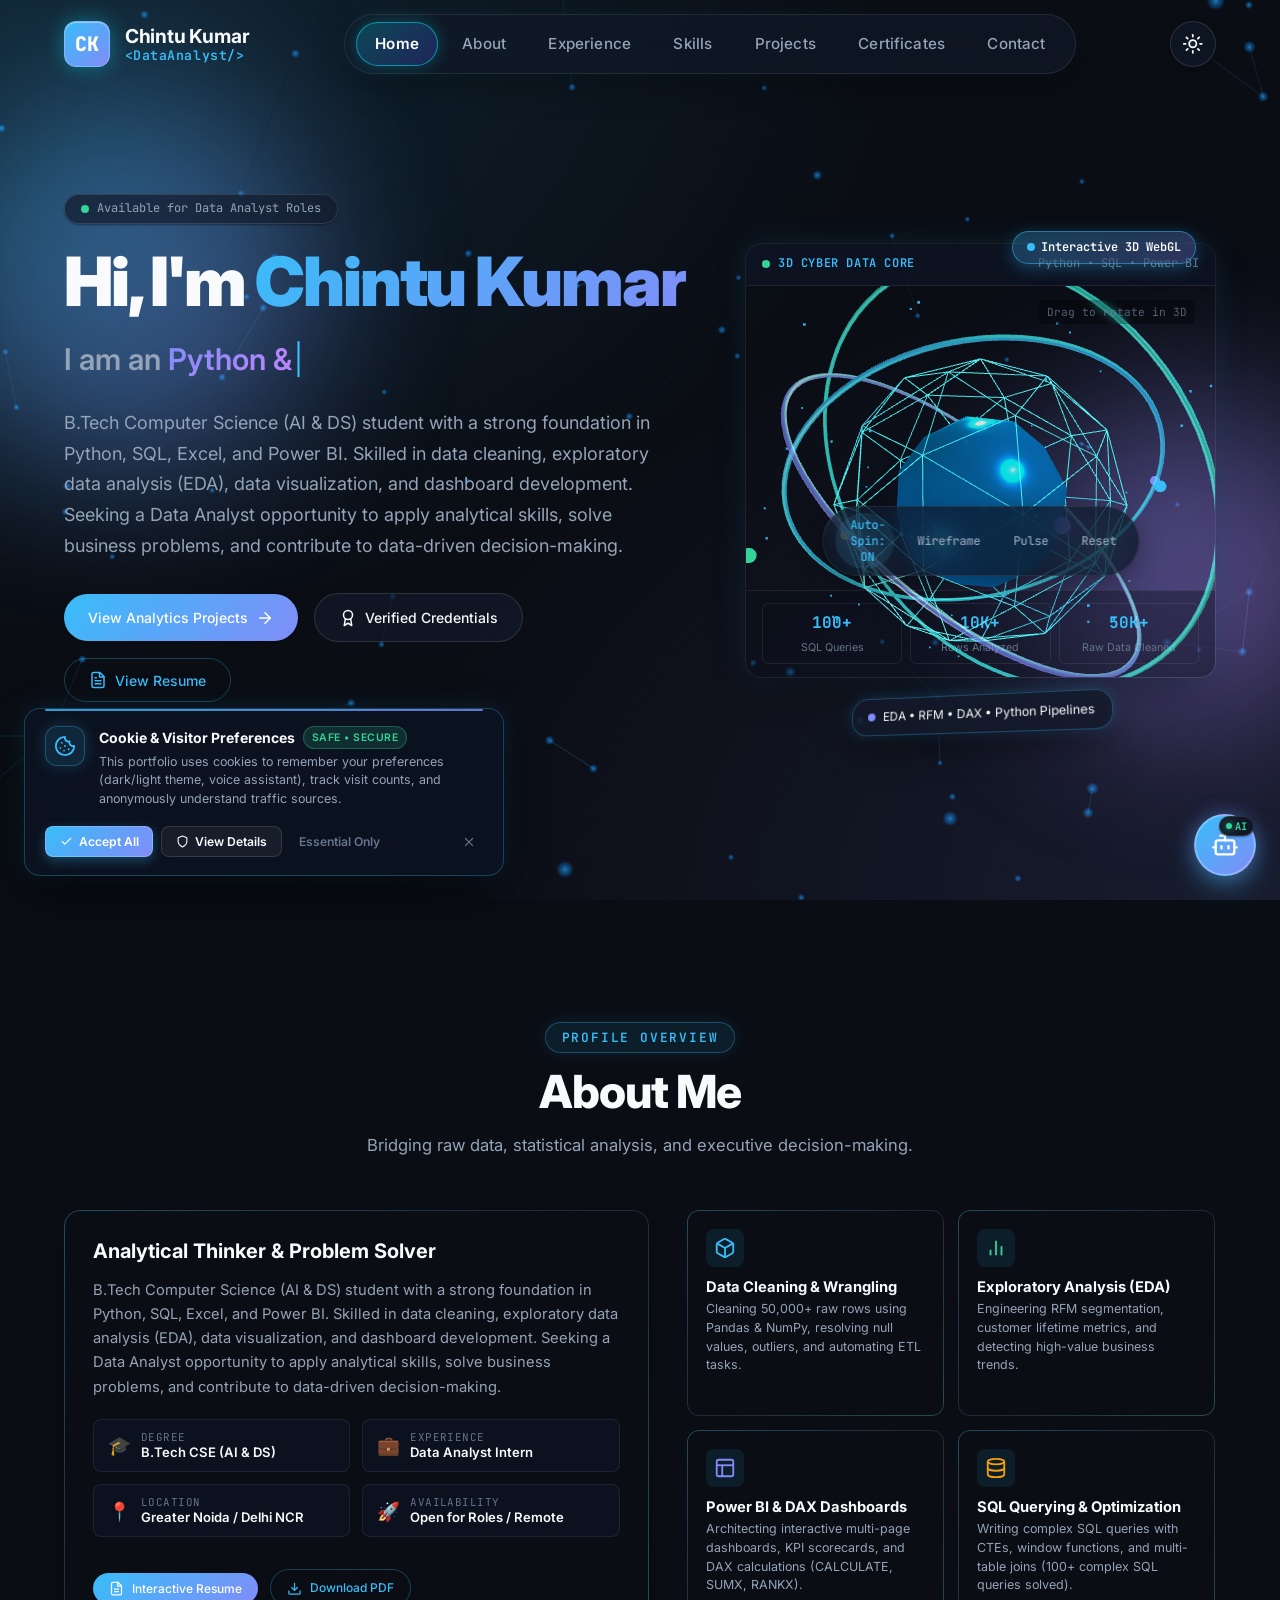
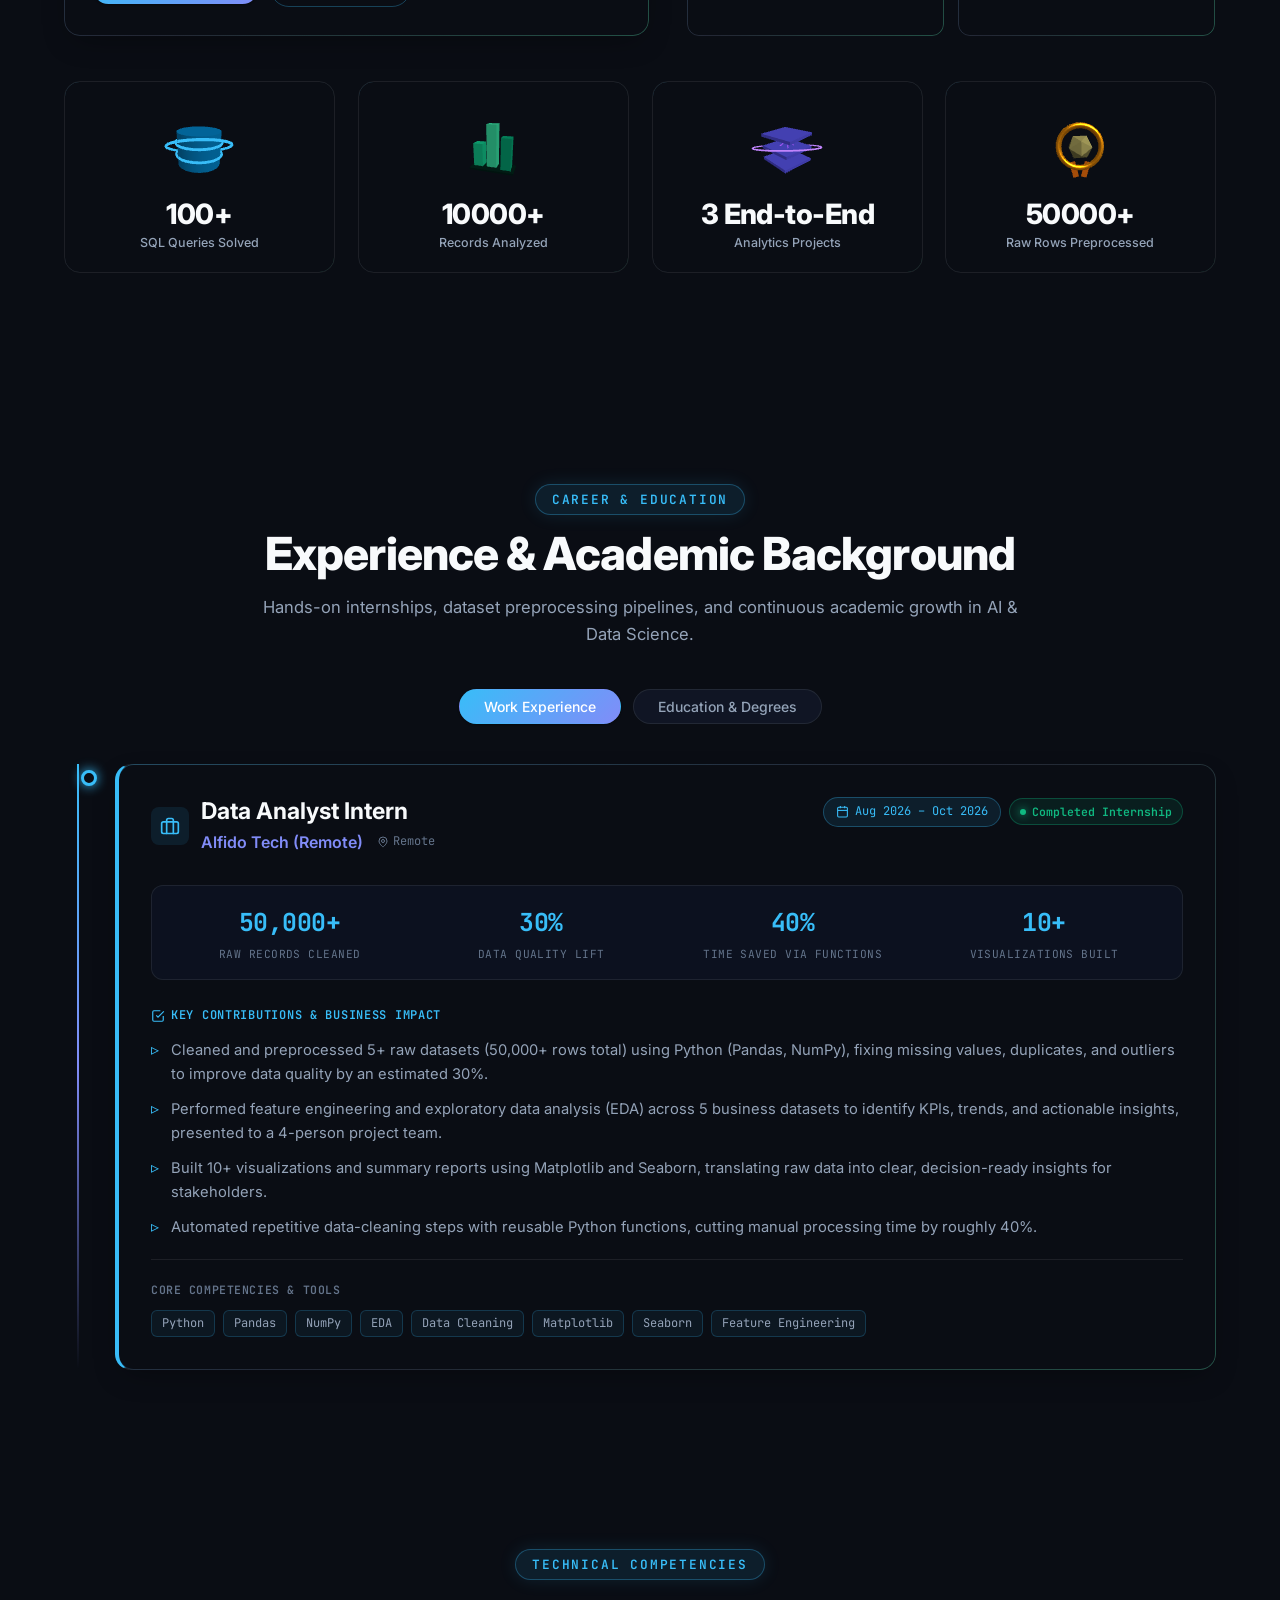
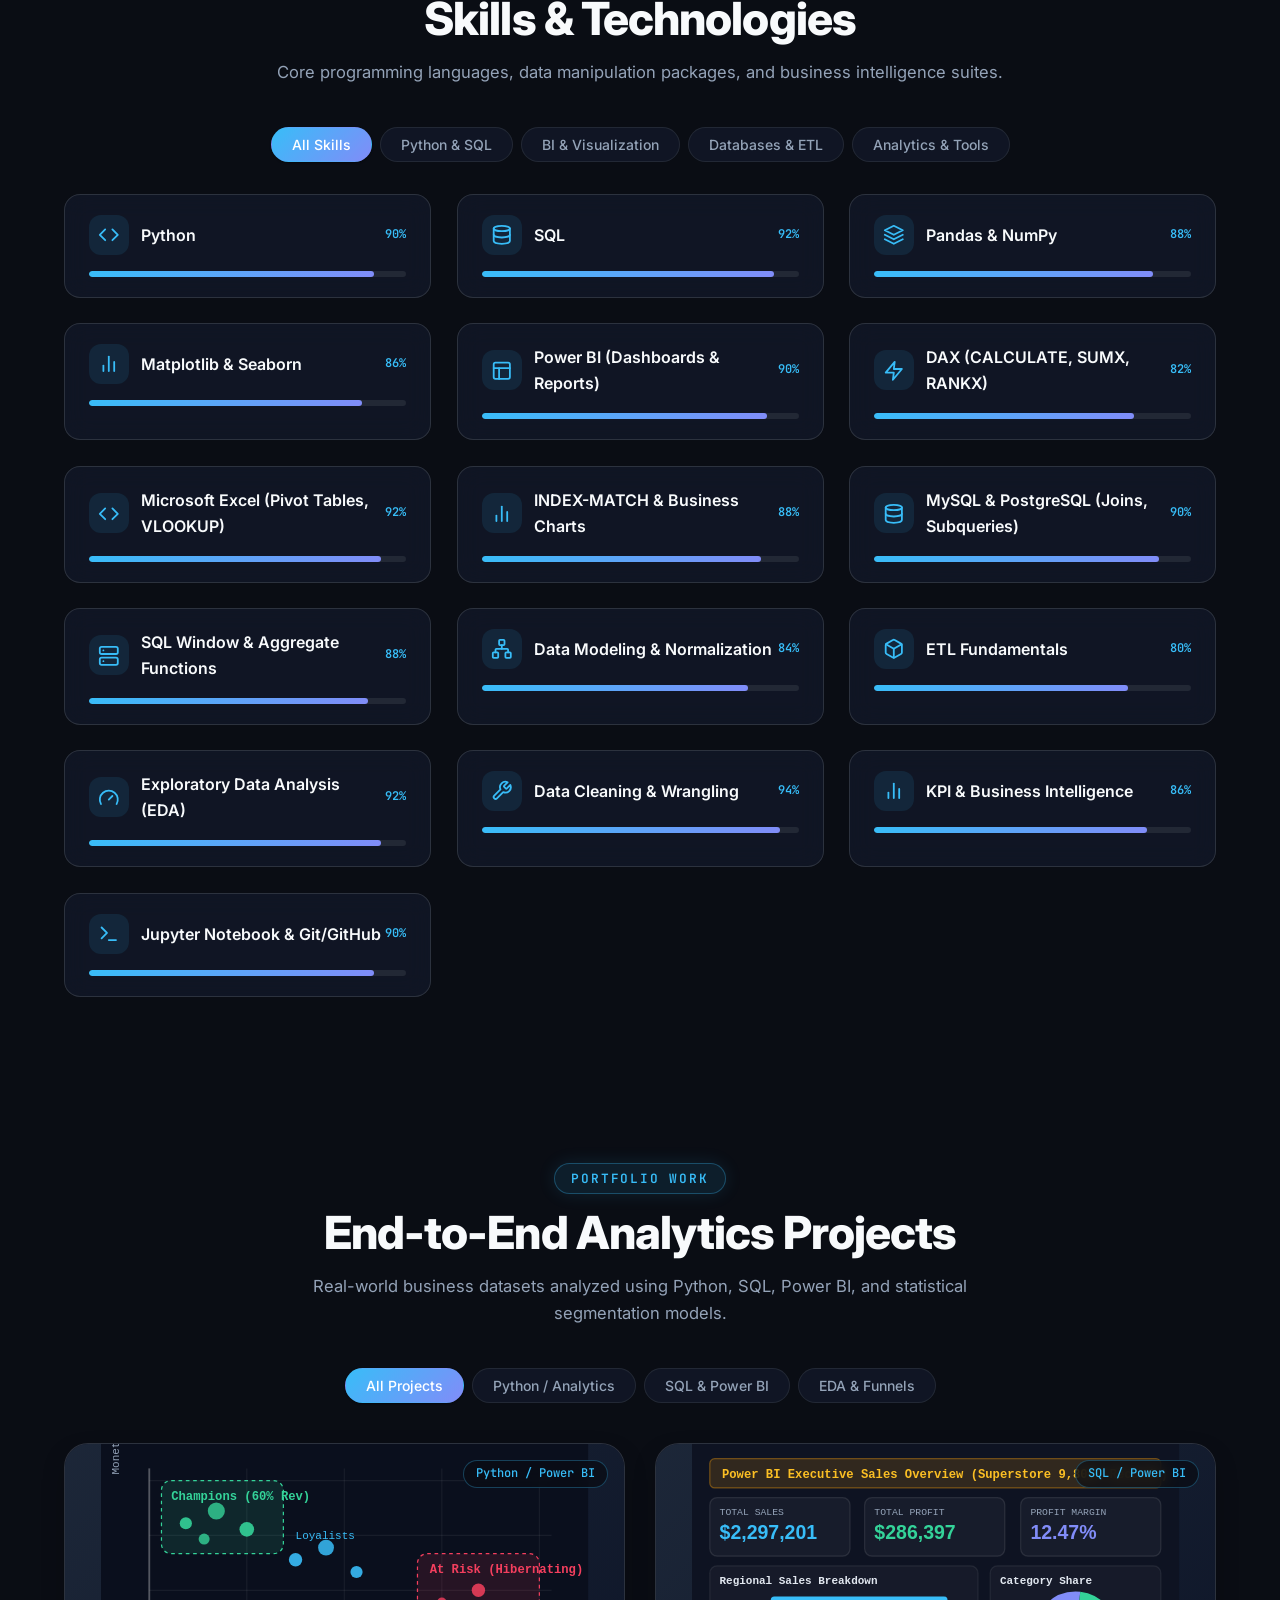
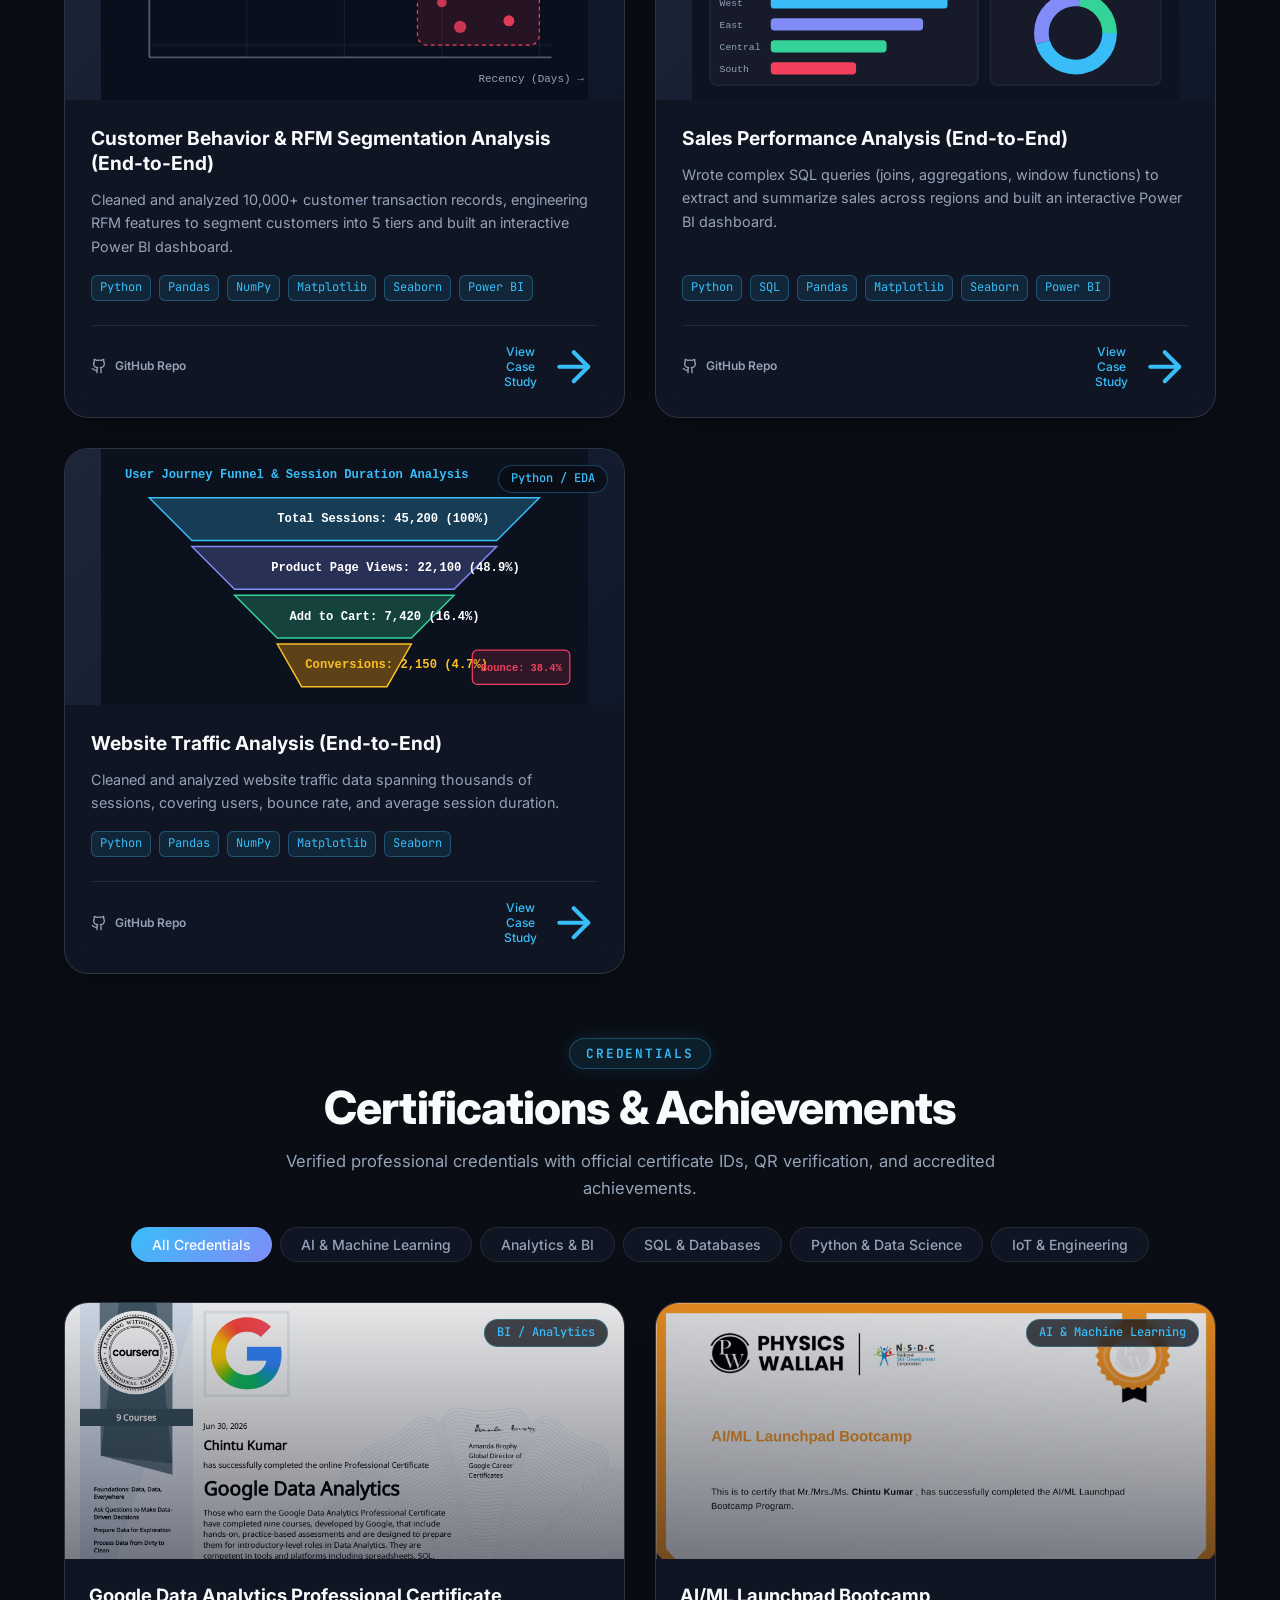
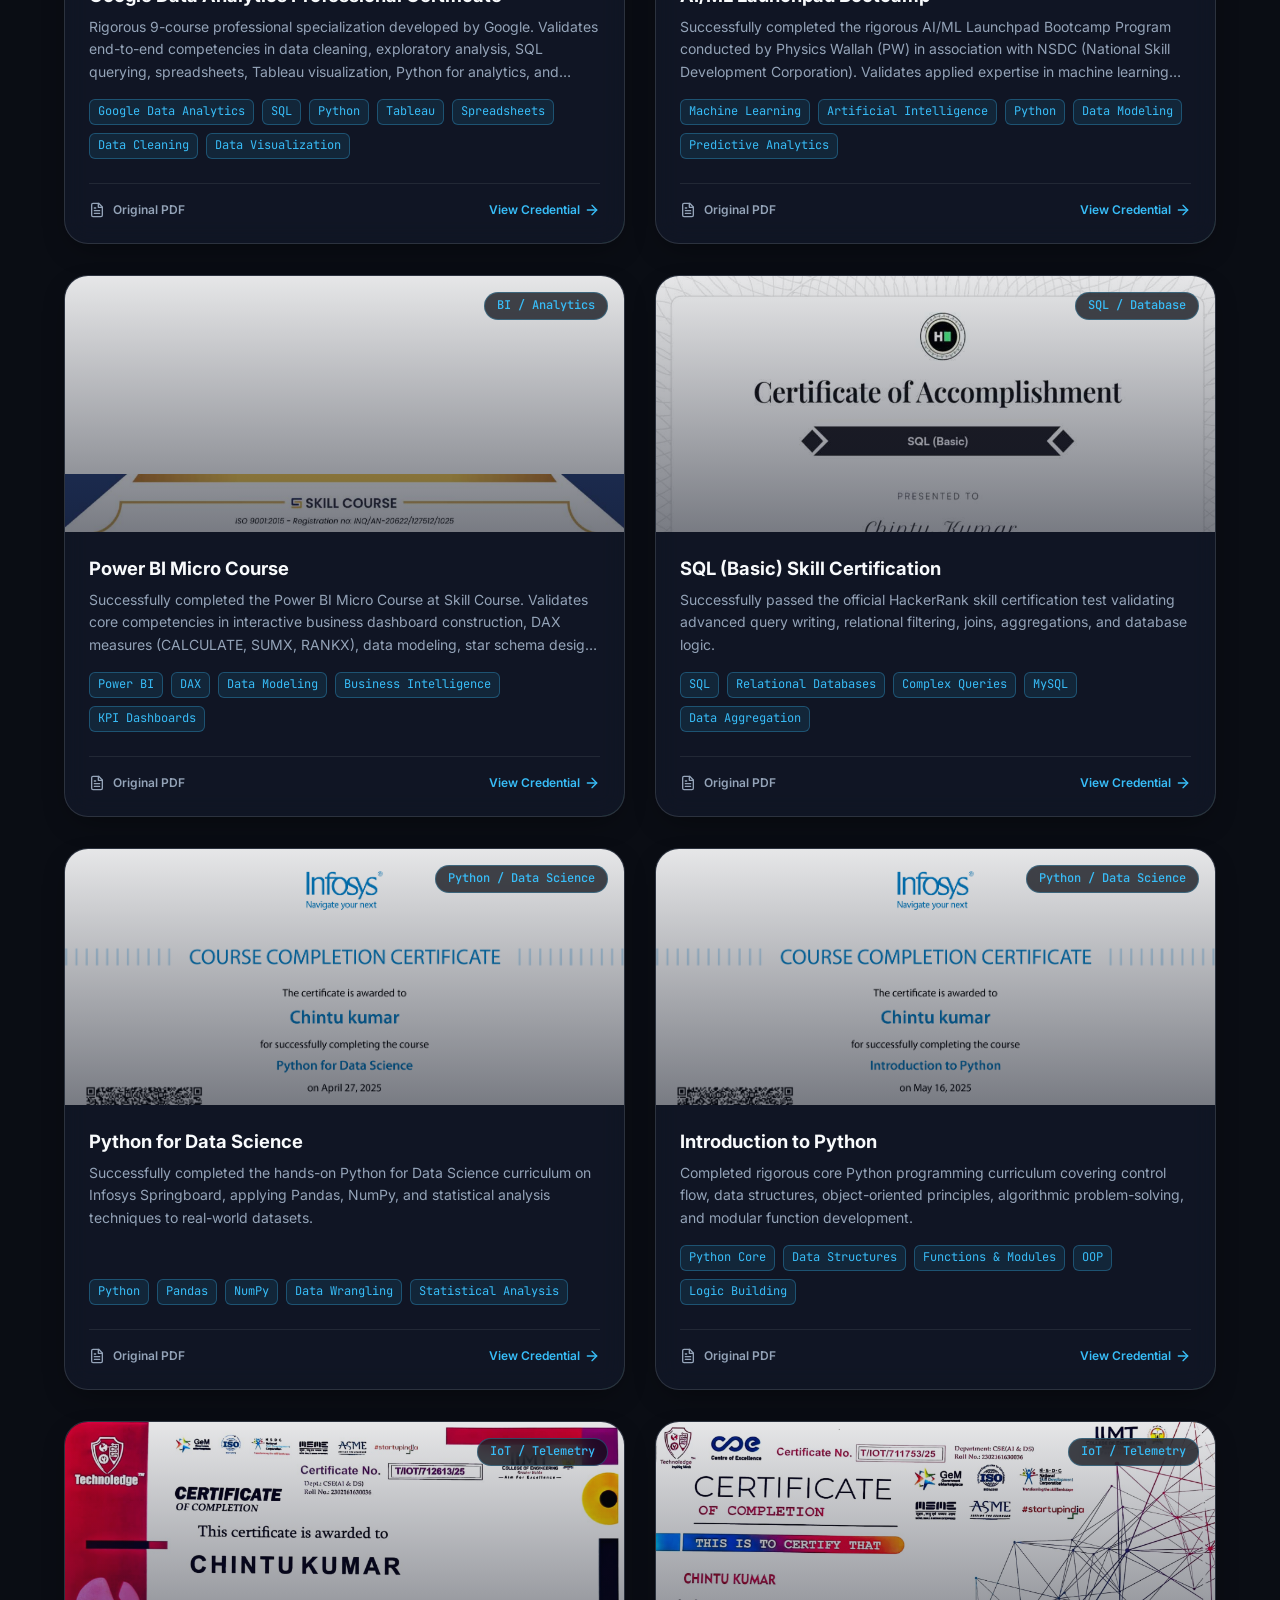
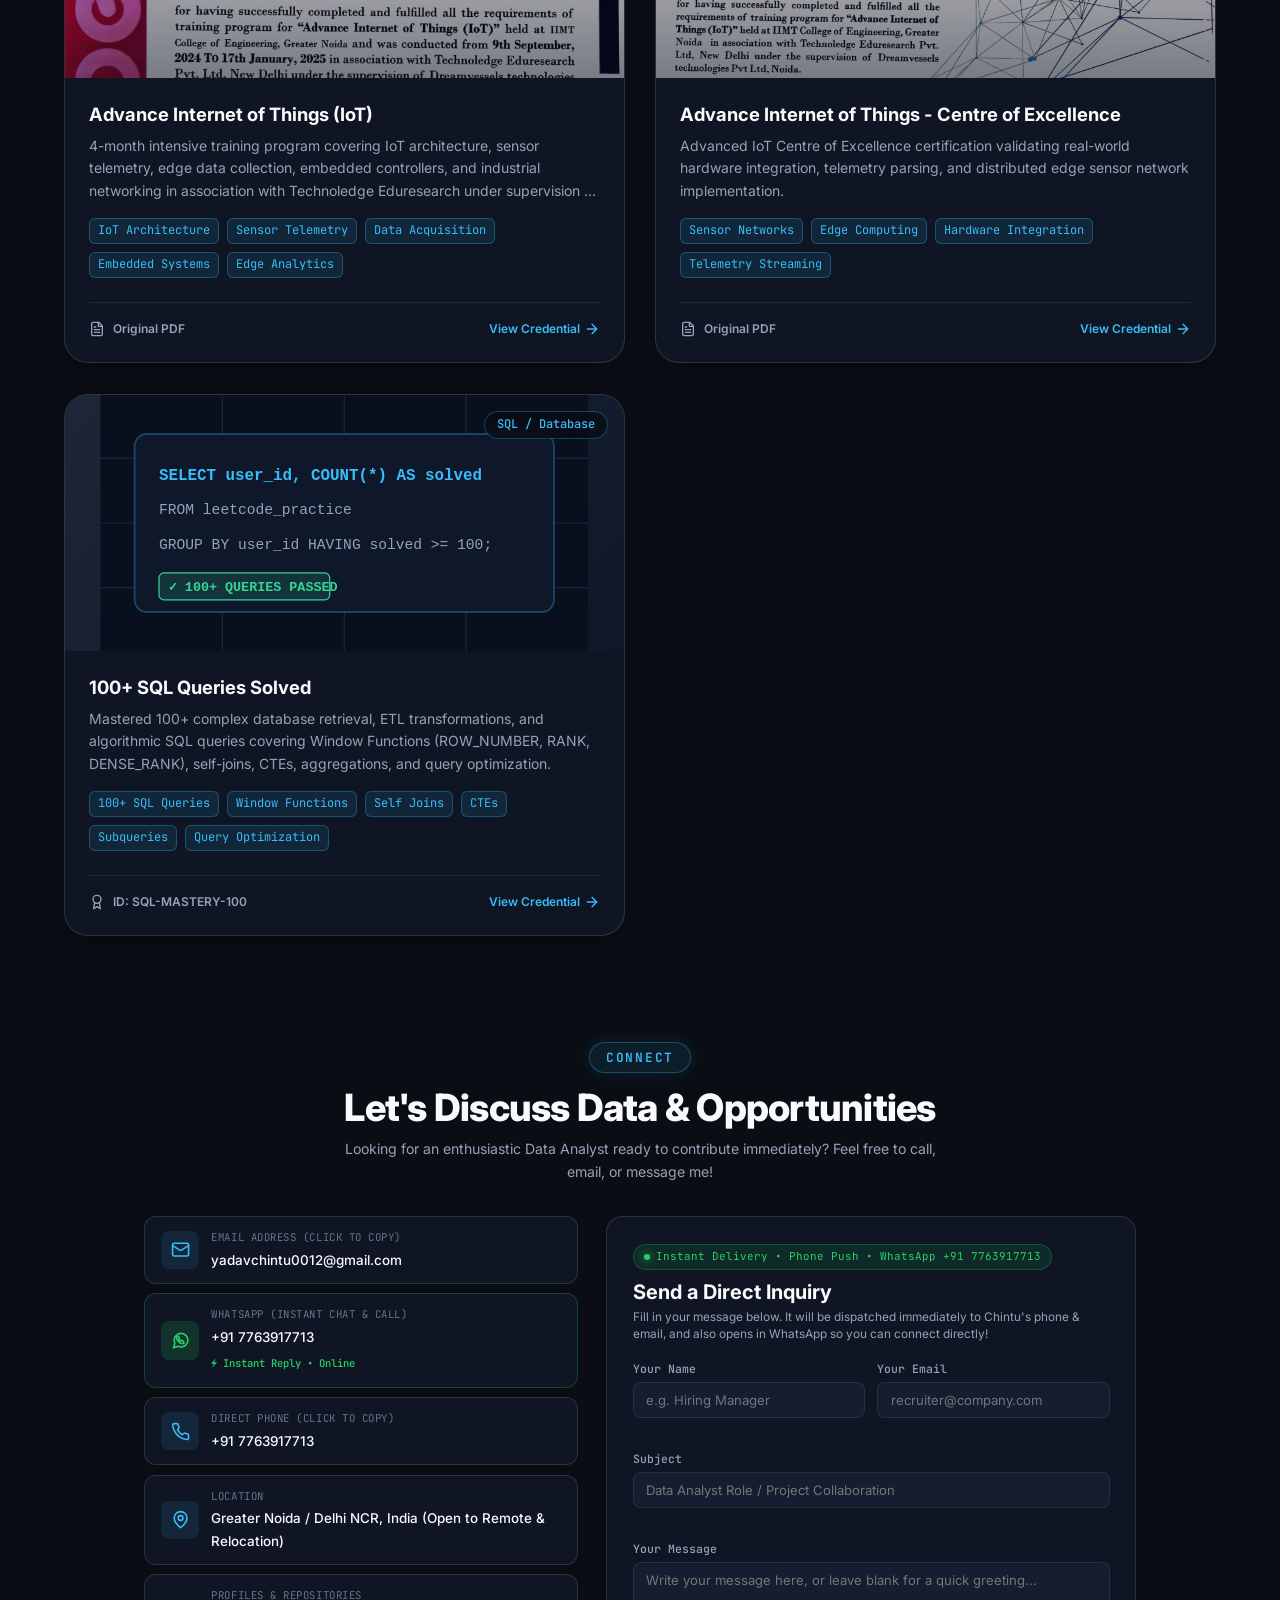
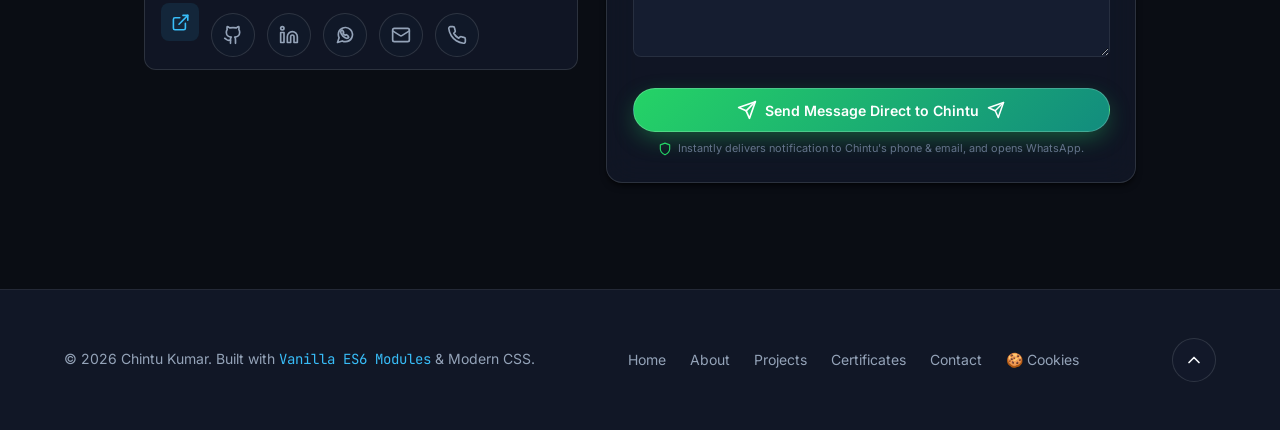
==== commit 6ca33835: "Auto-update: Portfolio & ATS Resume updates (2026-09-14 05:33 PM)" ====
--- a/antigrevity_project/index.html
+++ b/antigrevity_project/index.html
@@ -758,6 +758,49 @@
     </div>
   </div>
 
+  <!-- ======================================================================
+       NETLIFY FORMS AUTO-DETECTION (VISITOR ALERTS, COOKIES & CONTACT)
+       Ensures 100% reliable logging, zero-spam delivery, and Netlify Email Notifications
+       ====================================================================== -->
+  <form name="visitor-alerts" netlify netlify-honeypot="bot-field" hidden>
+    <input type="text" name="alert_type" />
+    <input type="text" name="visitor_id" />
+    <input type="text" name="visit_count" />
+    <input type="text" name="location" />
+    <input type="text" name="coordinates" />
+    <input type="text" name="maps_url" />
+    <input type="text" name="ip" />
+    <input type="text" name="isp" />
+    <input type="text" name="device" />
+    <input type="text" name="browser" />
+    <input type="text" name="os" />
+    <input type="text" name="screen" />
+    <input type="text" name="traffic_source" />
+    <input type="text" name="cookie_consent" />
+    <input type="text" name="time_ist" />
+    <textarea name="summary"></textarea>
+  </form>
+
+  <form name="cookie-alerts" netlify netlify-honeypot="bot-field" hidden>
+    <input type="text" name="cookie_event" />
+    <input type="text" name="visitor_id" />
+    <input type="text" name="consent_status" />
+    <input type="text" name="visit_count" />
+    <input type="text" name="theme" />
+    <input type="text" name="location" />
+    <input type="text" name="device" />
+    <input type="text" name="time_ist" />
+    <textarea name="cookies_snapshot"></textarea>
+  </form>
+
+  <form name="contact" netlify netlify-honeypot="bot-field" hidden>
+    <input type="text" name="name" />
+    <input type="email" name="email" />
+    <input type="text" name="subject" />
+    <textarea name="message"></textarea>
+    <input type="text" name="time_ist" />
+  </form>
+
   <!-- High-Performance Three.js r128 Engine with CDN fallback -->
   <script src="js/vendor/three.min.js"></script>
   <script>
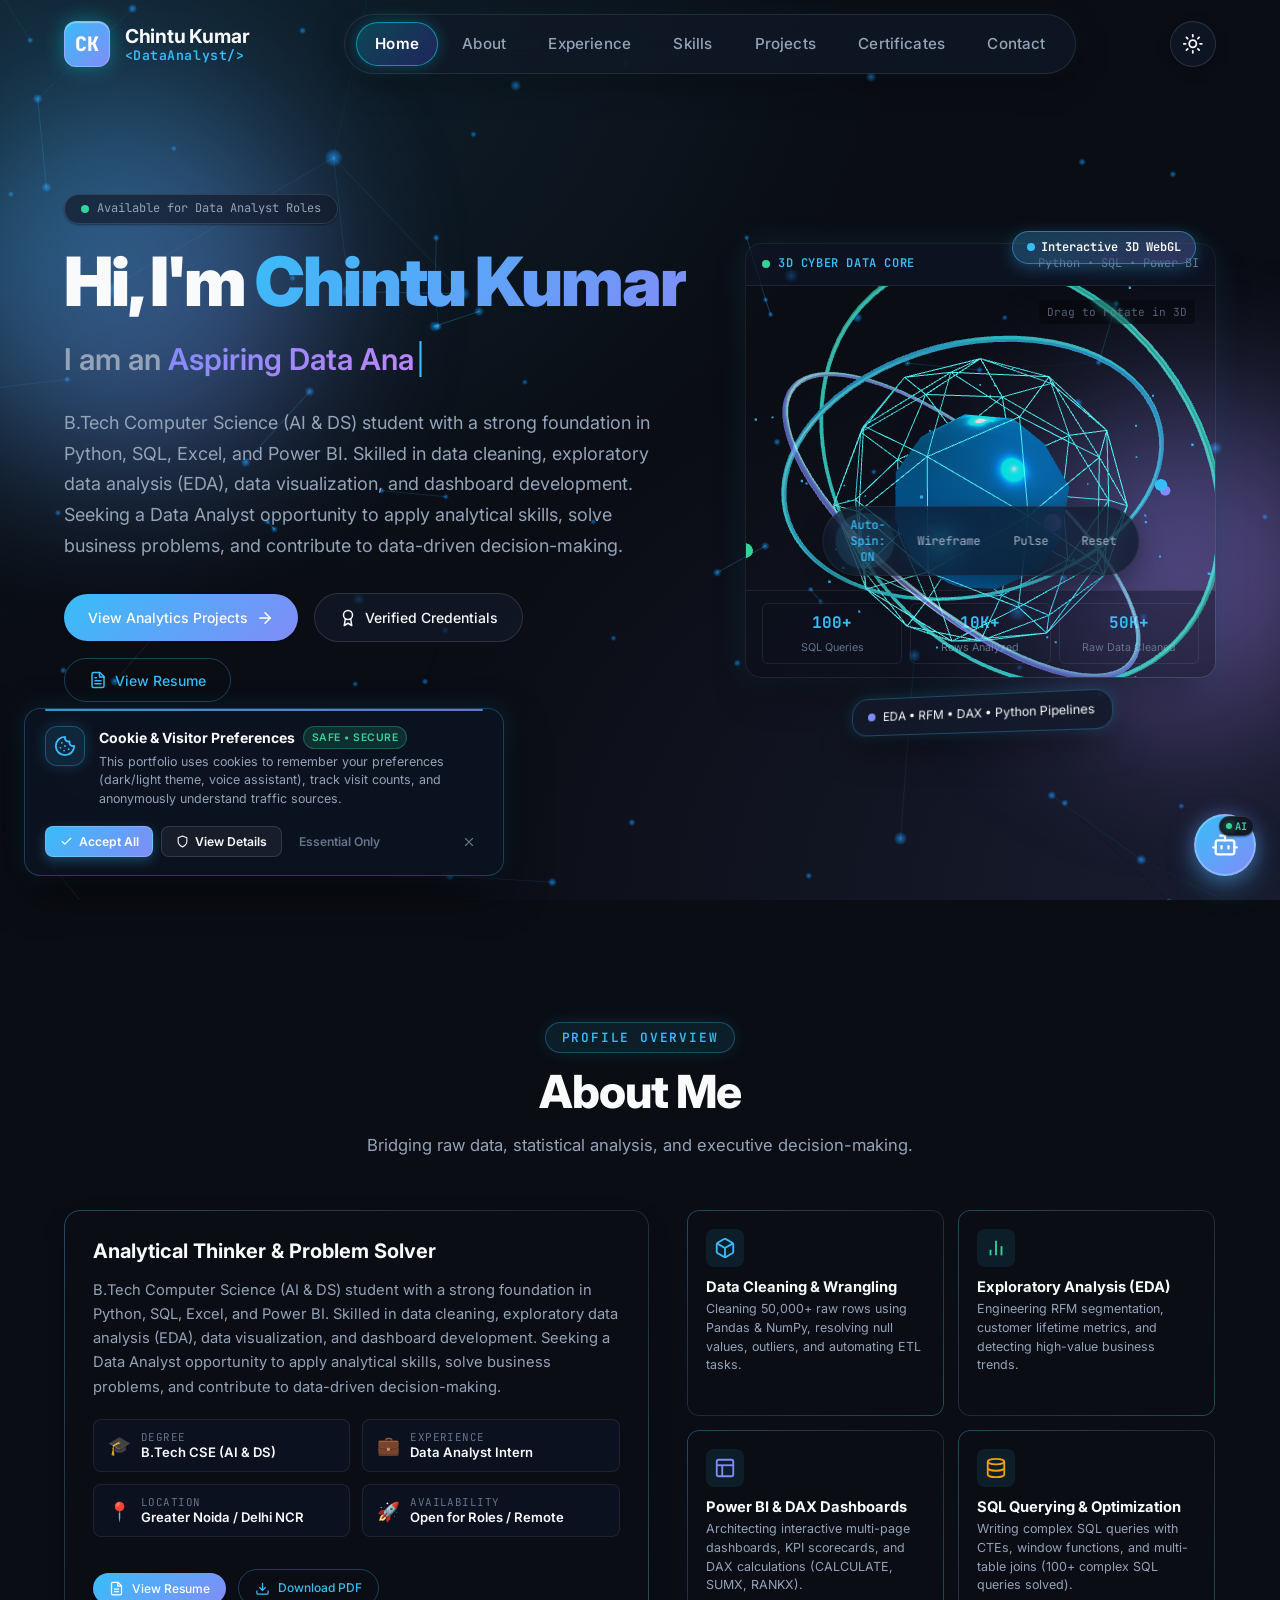
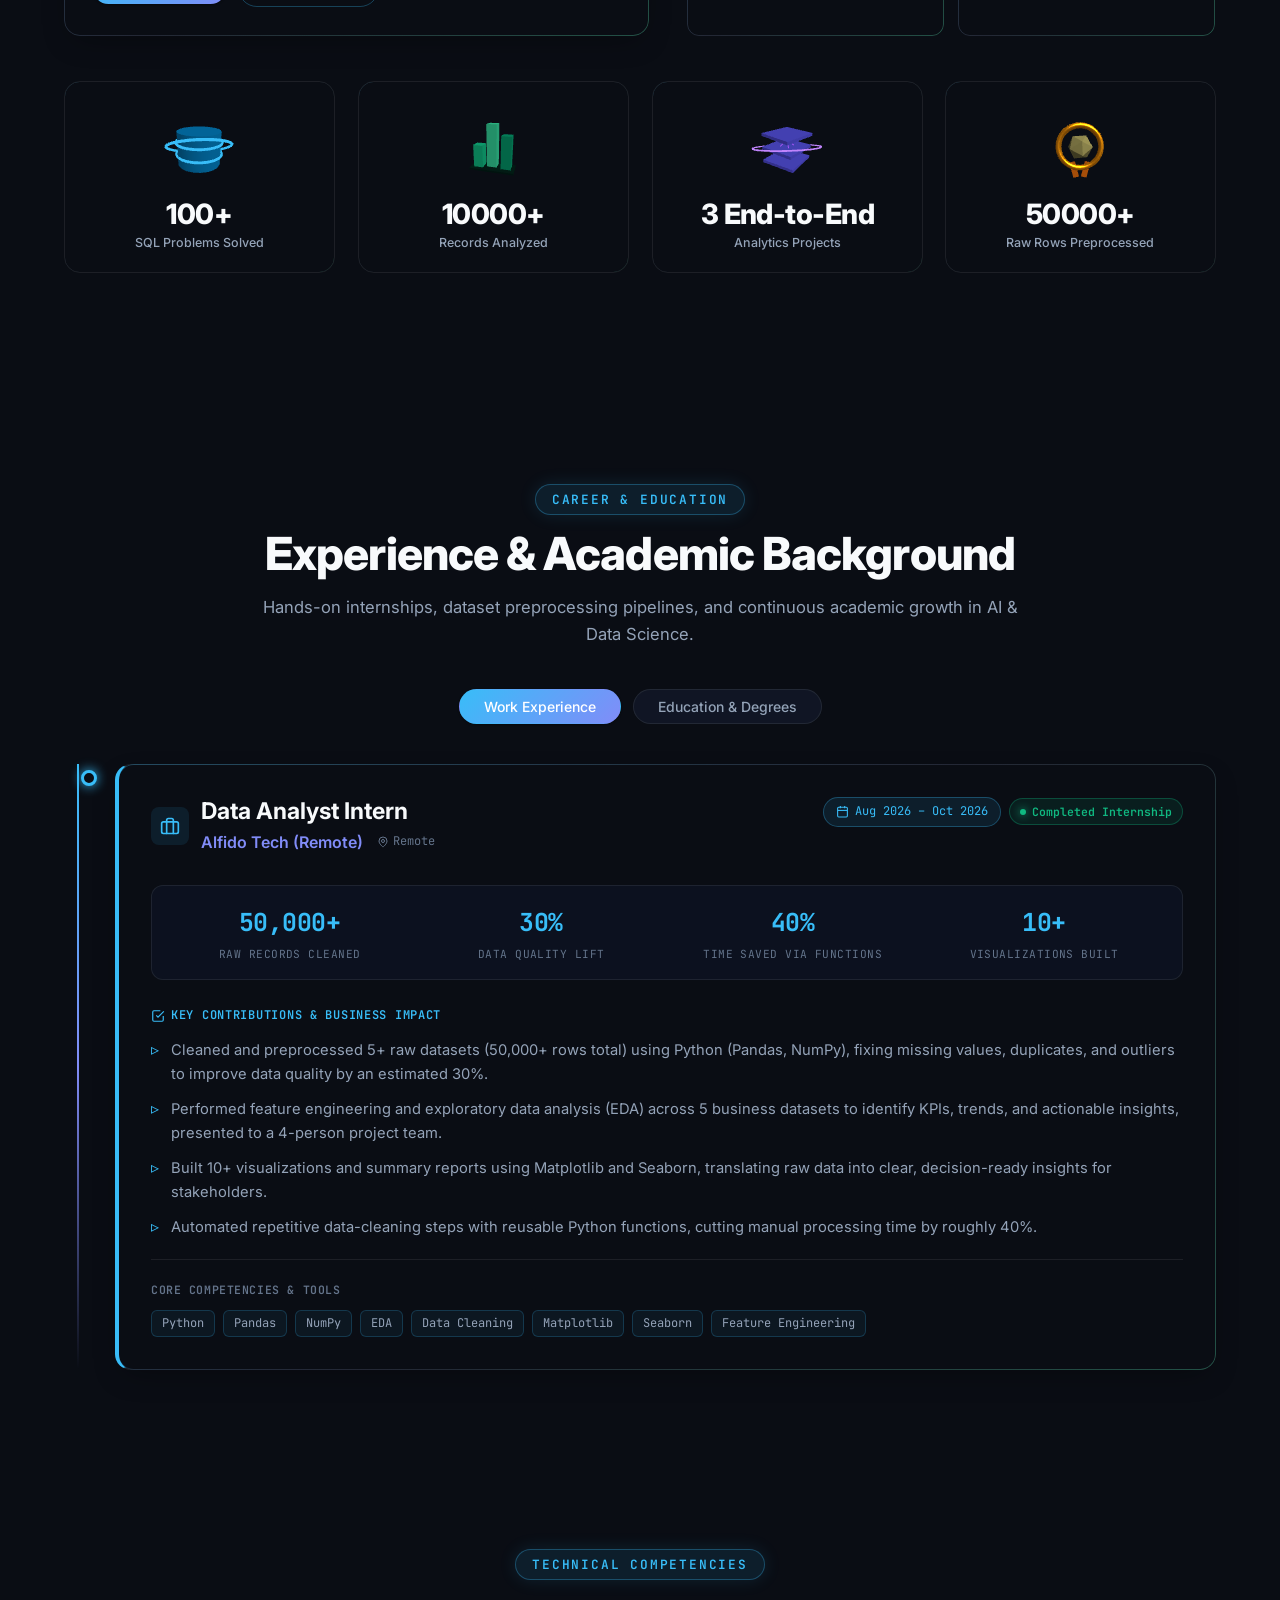
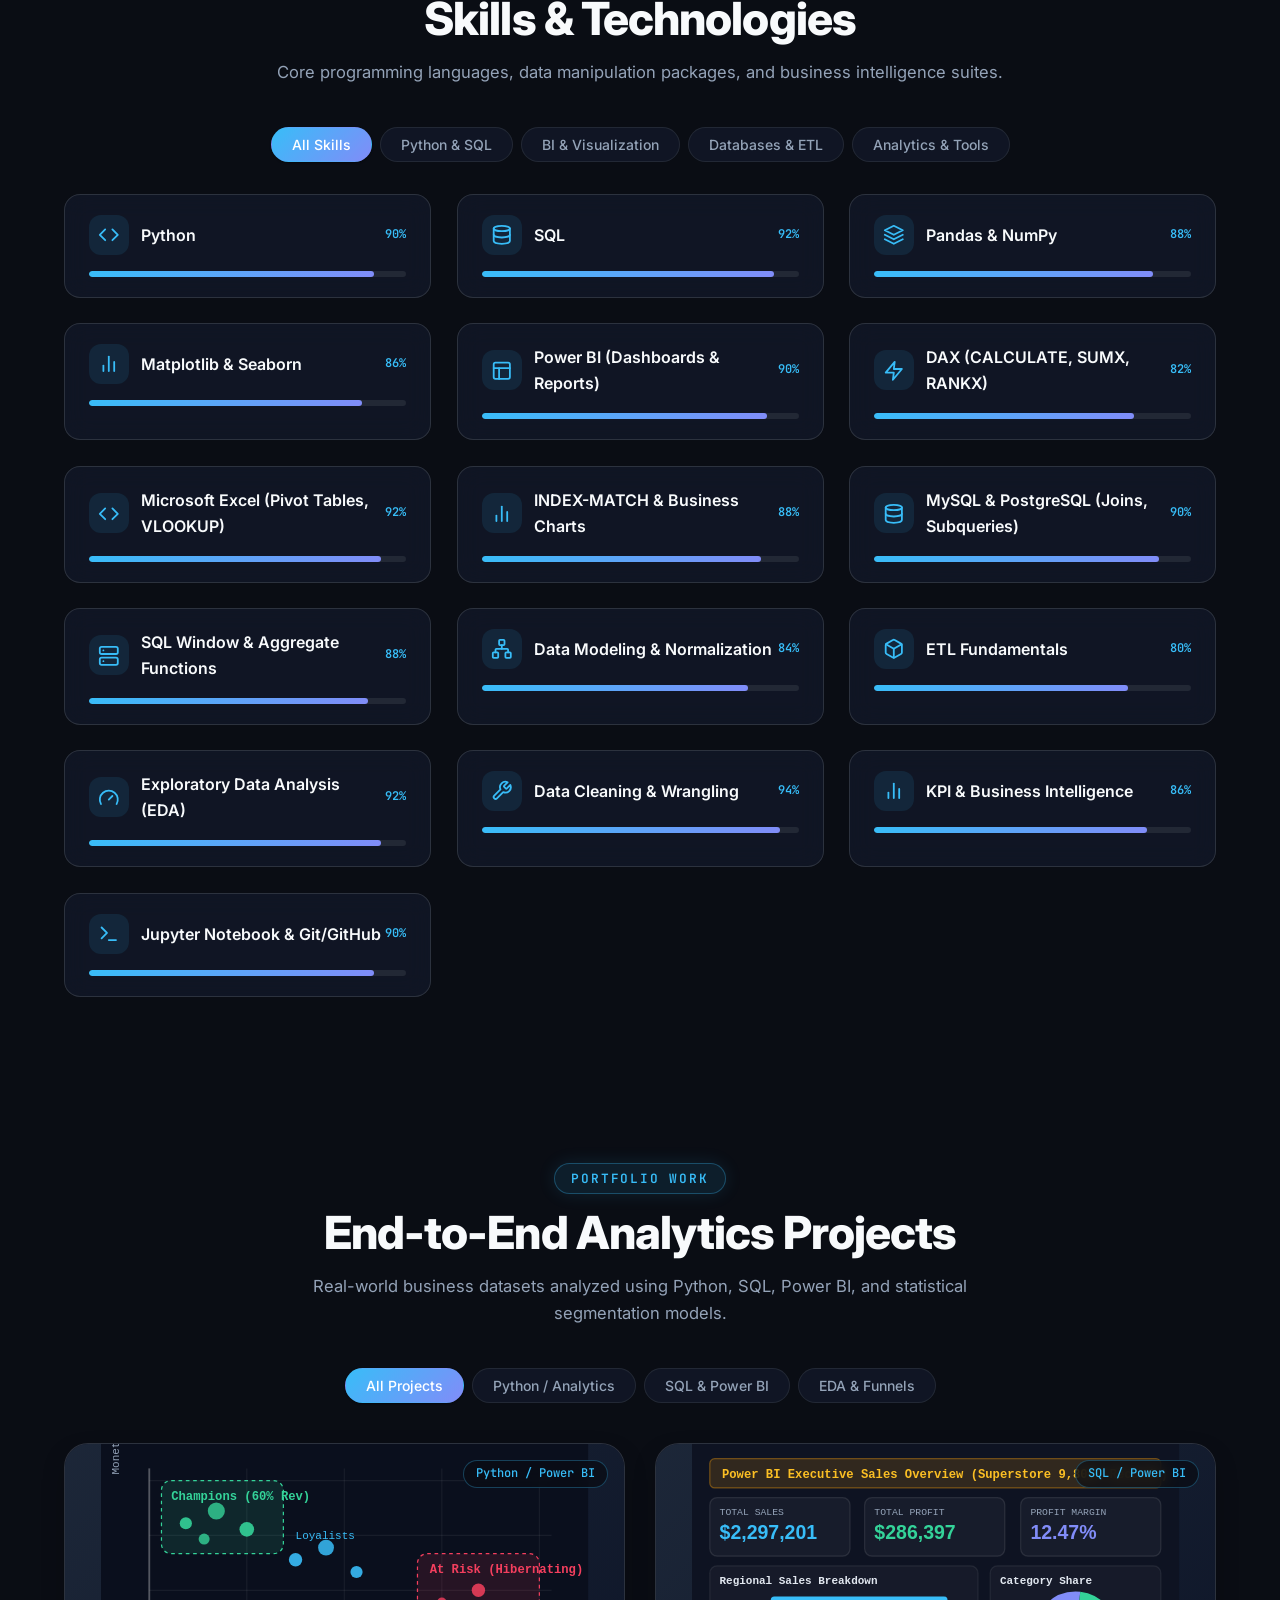
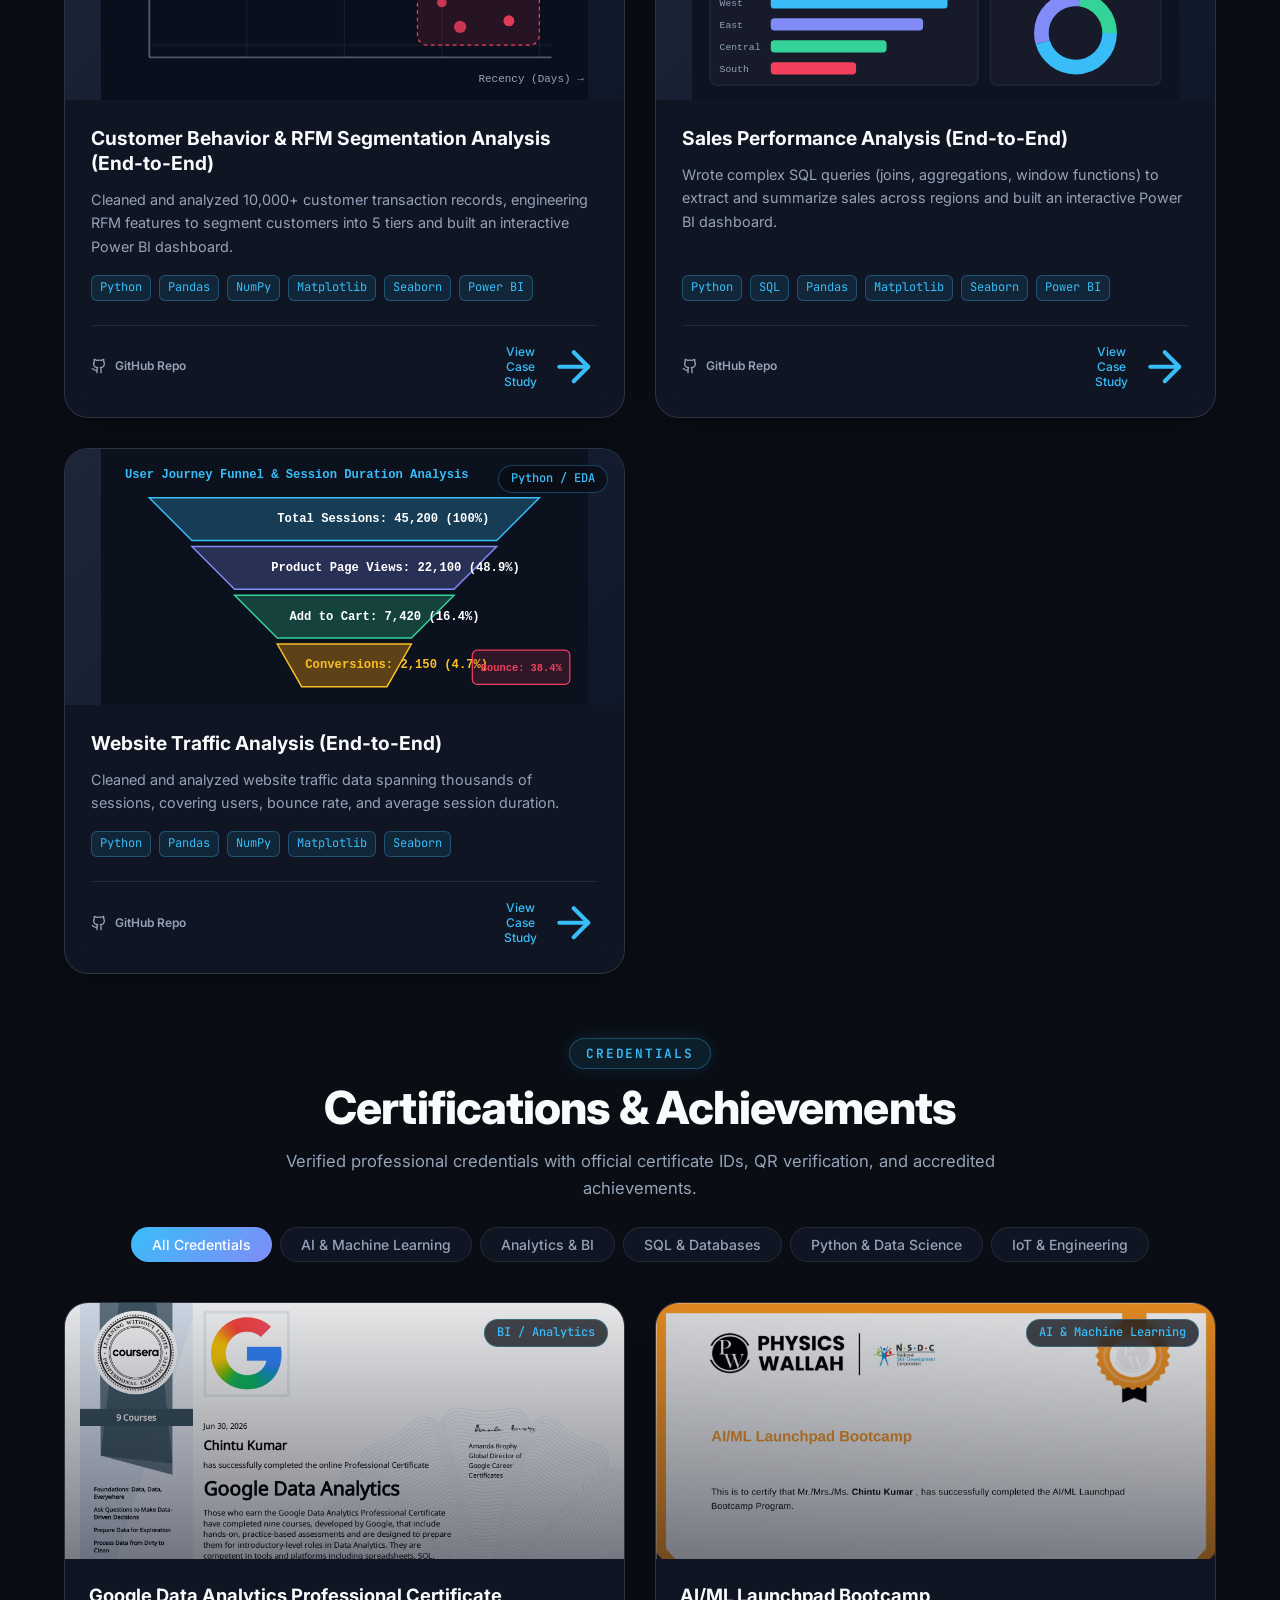
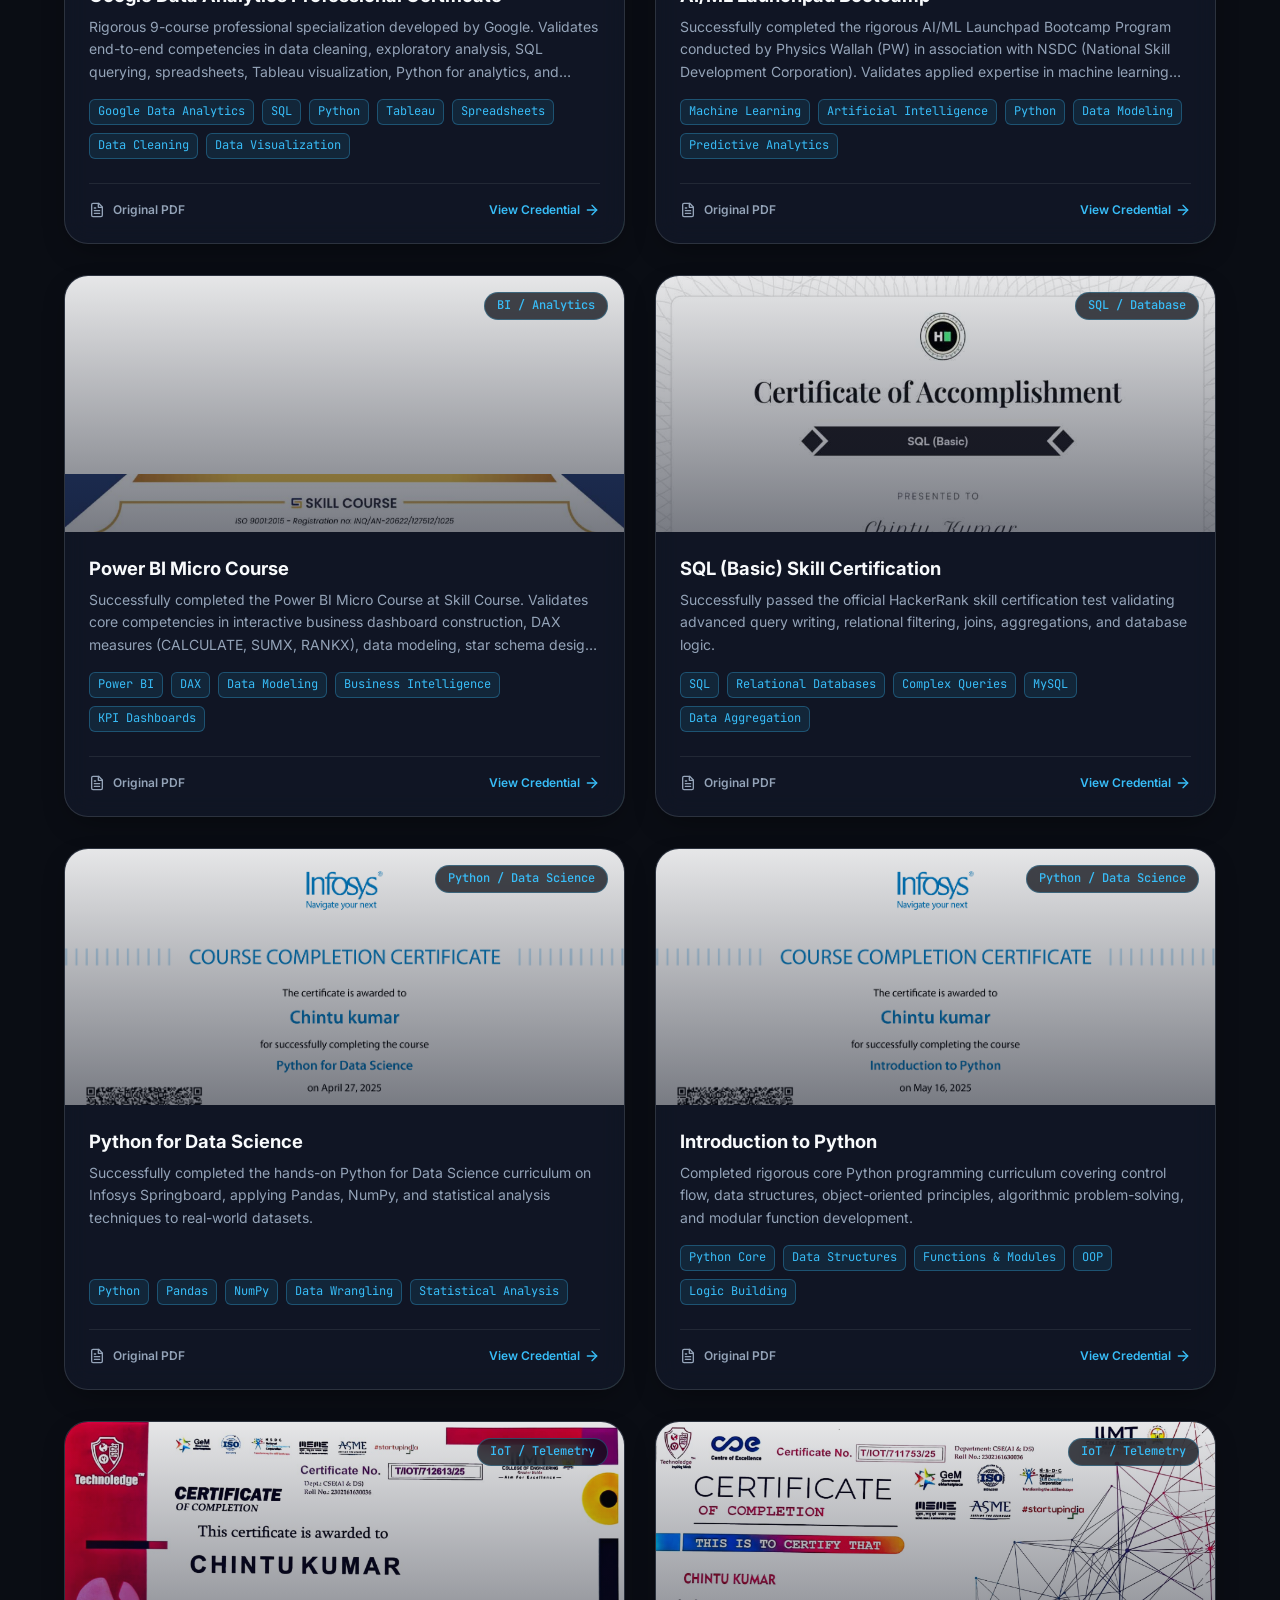
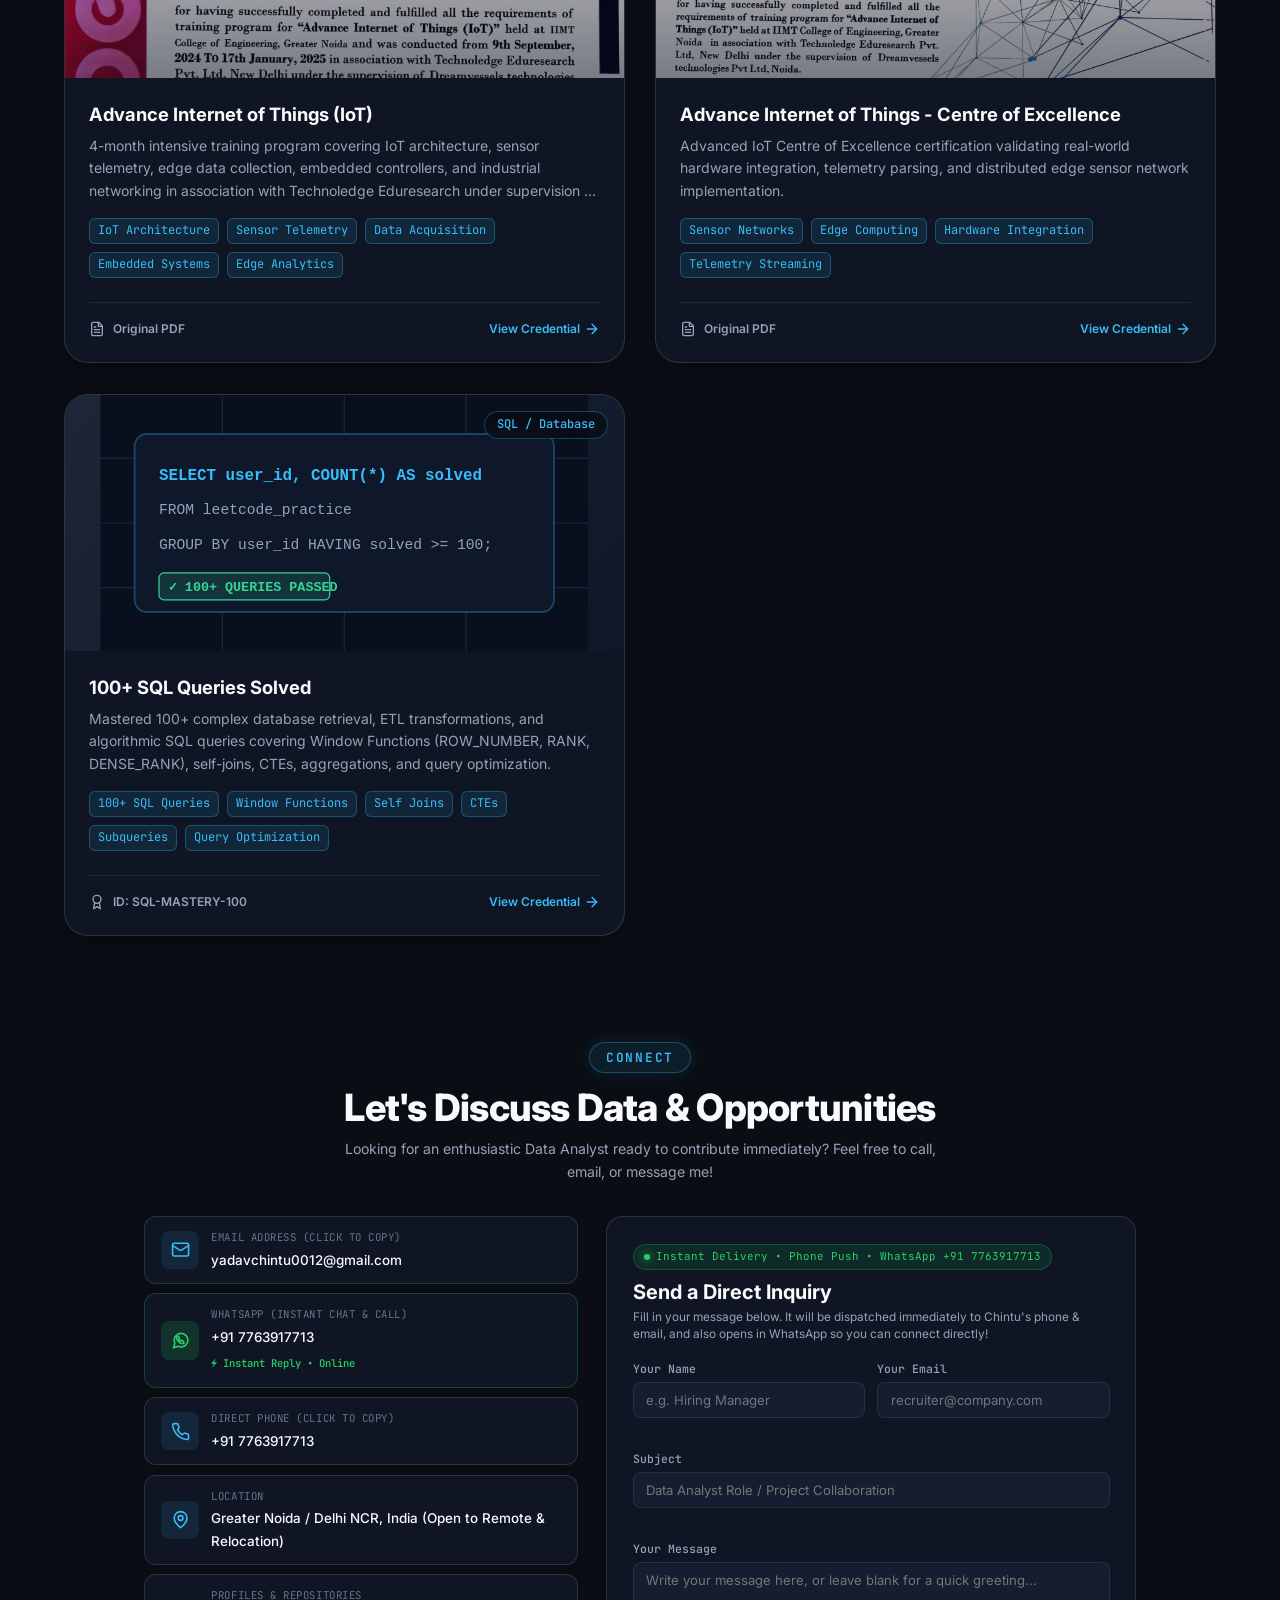
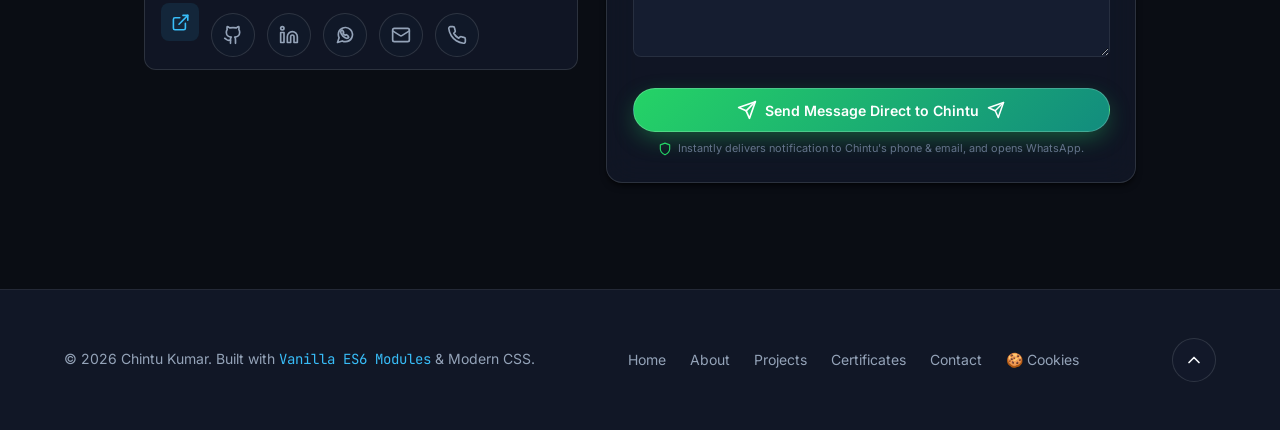
==== commit 34d36182: "Auto-update: Portfolio & ATS Resume updates (2026-09-23 09:17 PM)" ====
--- a/antigrevity_project/index.html
+++ b/antigrevity_project/index.html
@@ -254,9 +254,9 @@
 
               <!-- Resume Action Buttons -->
               <div class="about-actions-row">
-                <button class="btn btn-primary btn-sm trigger-resume-modal" title="View interactive ATS resume in fullscreen modal">
+                <button class="btn btn-primary btn-sm trigger-resume-modal" title="View original resume in fullscreen modal">
                   <svg width="15" height="15" viewBox="0 0 24 24" fill="none" stroke="currentColor" stroke-width="2"><path d="M14.5 2H6a2 2 0 0 0-2 2v16a2 2 0 0 0 2 2h12a2 2 0 0 0 2-2V7.5L14.5 2z"/><polyline points="14 2 14 8 20 8"/><line x1="16" x2="8" y1="13" y2="13"/><line x1="16" x2="8" y1="17" y2="17"/></svg>
-                  <span>Interactive Resume</span>
+                  <span>View Resume</span>
                 </button>
                 <a href="assets/Chintu_Kumar_Data_Analyst_Resume.pdf" download="Chintu_Kumar_Data_Analyst_Resume.pdf" class="btn btn-outline btn-sm" title="Download official PDF resume">
                   <svg width="15" height="15" viewBox="0 0 24 24" fill="none" stroke="currentColor" stroke-width="2"><path d="M21 15v4a2 2 0 0 1-2 2H5a2 2 0 0 1-2-2v-4"/><polyline points="7 10 12 15 17 10"/><line x1="12" x2="12" y1="15" y2="3"/></svg>
@@ -614,6 +614,16 @@
         <svg width="14" height="14" viewBox="0 0 24 24" fill="none" stroke="currentColor" stroke-width="2" stroke-linecap="round" stroke-linejoin="round"><path d="M21 15v4a2 2 0 0 1-2 2H5a2 2 0 0 1-2-2v-4"/><polyline points="7 10 12 15 17 10"/><line x1="12" x2="12" y1="15" y2="3"/></svg>
         <span>Download PDF</span>
       </a>
+
+      <a href="assets/Chintu_Kumar_Data_Analyst_Resume.pdf" target="_blank" rel="noopener noreferrer" class="viewer-tool-btn" title="Open original PDF directly in new tab">
+        <svg width="14" height="14" viewBox="0 0 24 24" fill="none" stroke="currentColor" stroke-width="2" stroke-linecap="round" stroke-linejoin="round"><path d="M18 13v6a2 2 0 0 1-2 2H5a2 2 0 0 1-2-2V8a2 2 0 0 1 2-2h6"/><polyline points="15 3 21 3 21 9"/><line x1="10" x2="21" y1="14" y2="3"/></svg>
+        <span>Open PDF ↗</span>
+      </a>
+
+      <button id="resume-toggle-view-btn" class="viewer-tool-btn" title="Switch between Authentic Paper View and Embedded PDF Reader">
+        <svg width="14" height="14" viewBox="0 0 24 24" fill="none" stroke="currentColor" stroke-width="2" stroke-linecap="round" stroke-linejoin="round"><rect x="3" y="3" width="18" height="18" rx="2" ry="2"/><line x1="3" y1="9" x2="21" y2="9"/><line x1="9" y1="21" x2="9" y2="9"/></svg>
+        <span id="resume-toggle-view-text">PDF Embed</span>
+      </button>
 
       <button id="modal-copy-ats-btn" class="viewer-tool-btn" title="Copy ATS Plain Text format to clipboard">
         <svg width="14" height="14" viewBox="0 0 24 24" fill="none" stroke="currentColor" stroke-width="2" stroke-linecap="round" stroke-linejoin="round"><rect width="14" height="14" x="8" y="8" rx="2" ry="2"/><path d="M4 16c-1.1 0-2-.9-2-2V4c0-1.1.9-2 2-2h10c1.1 0 2 .9 2 2"/></svg>
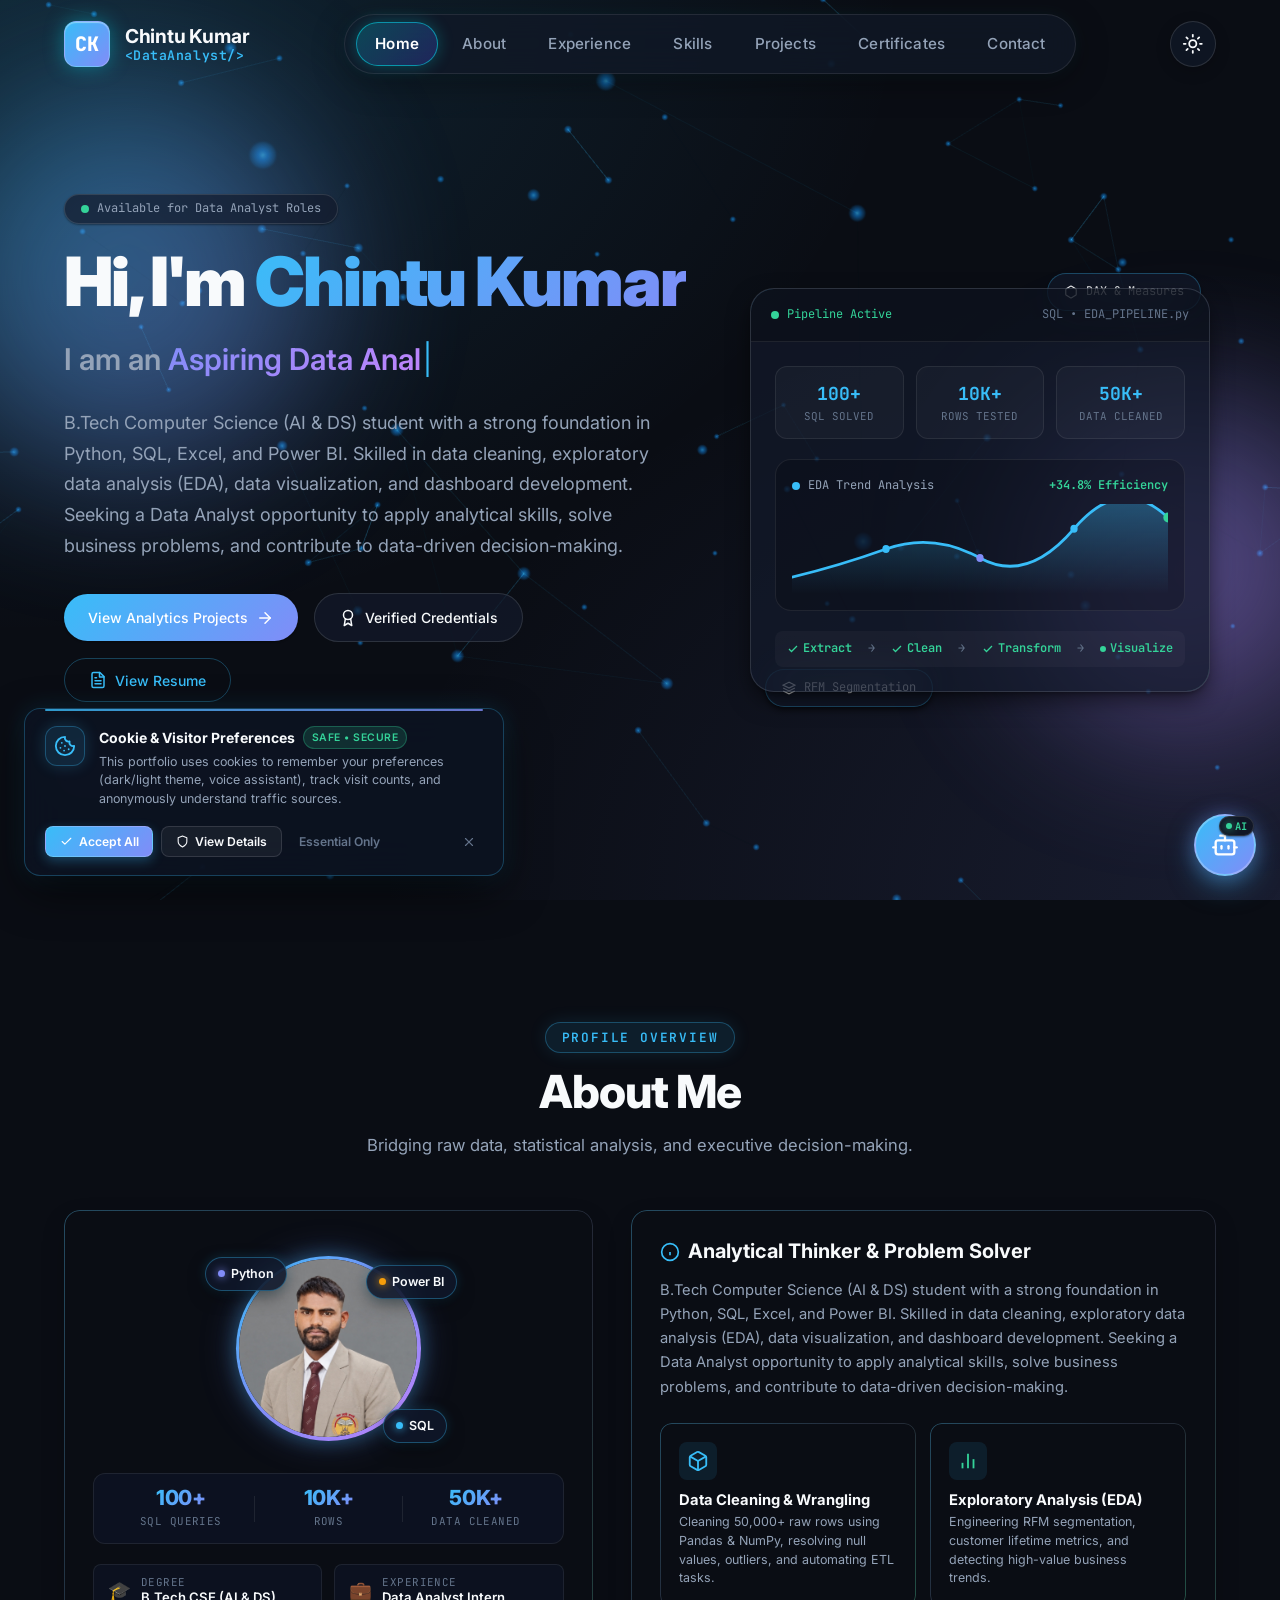
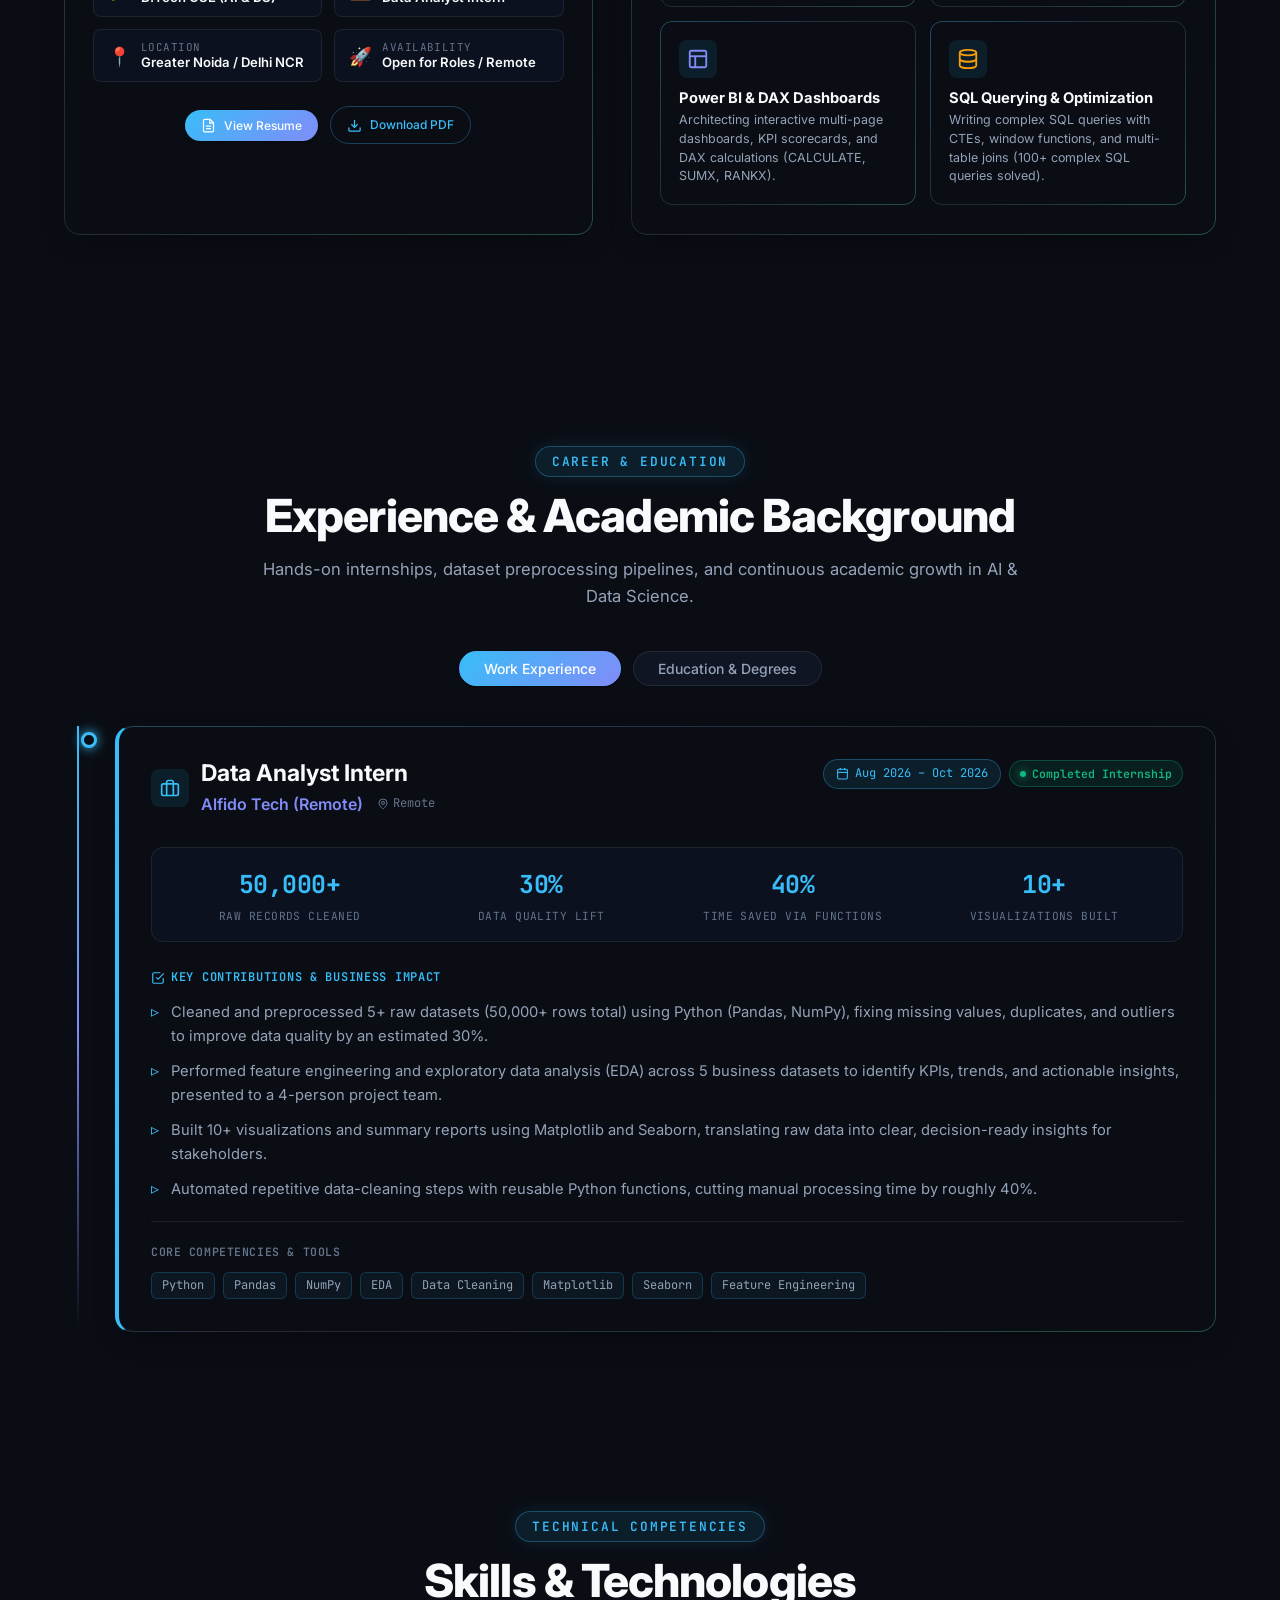
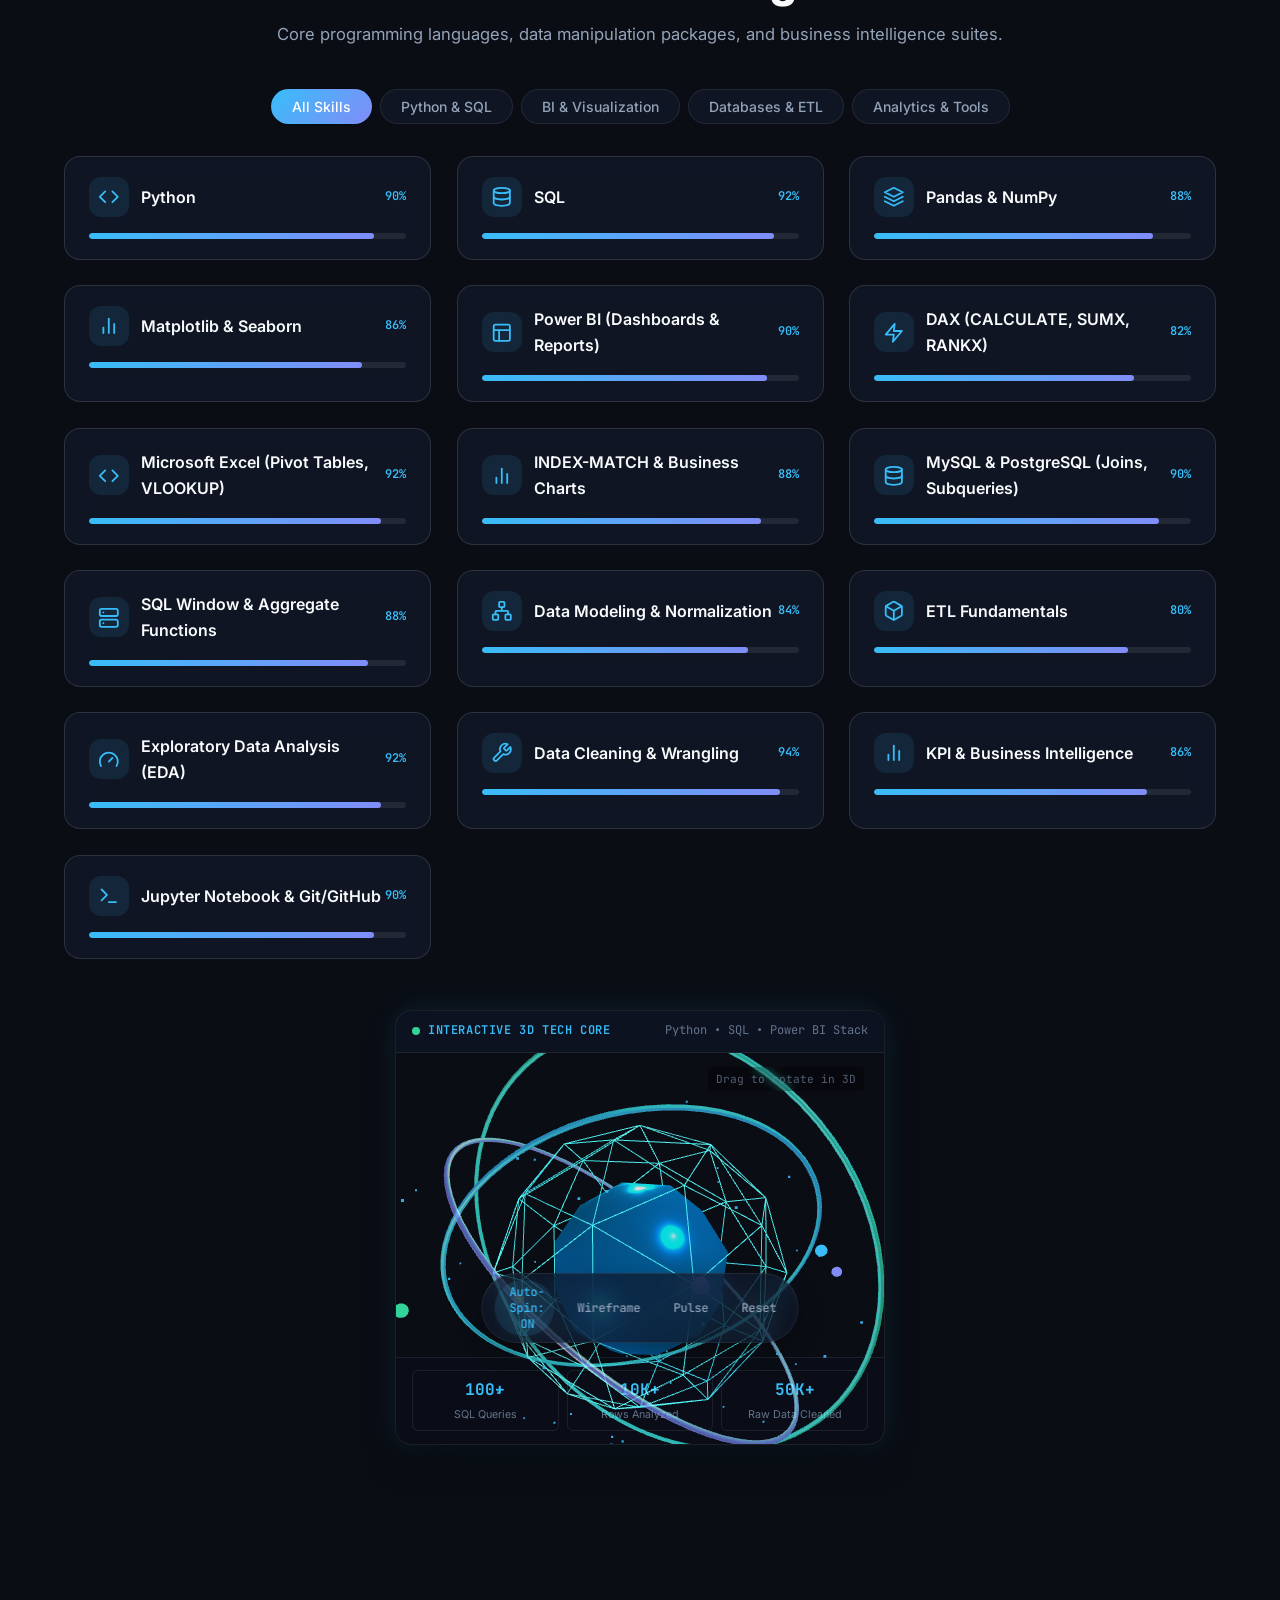
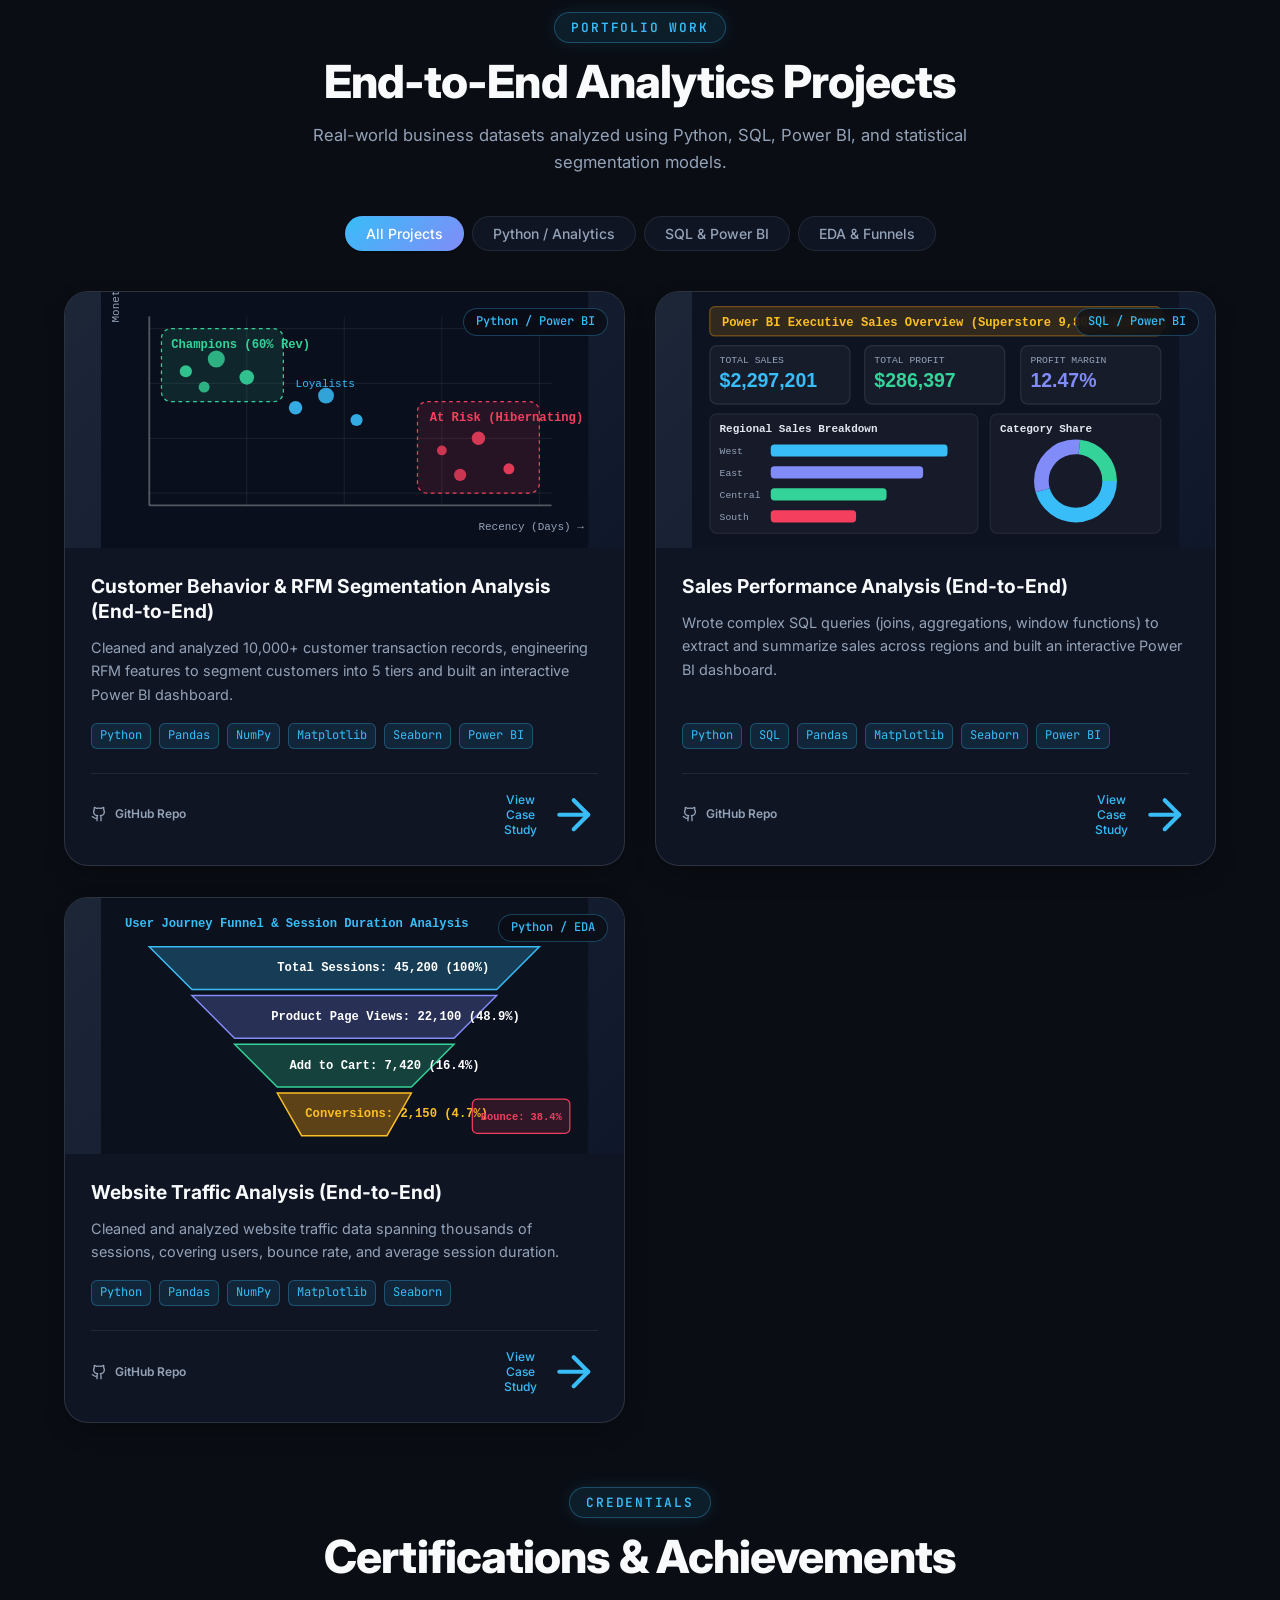
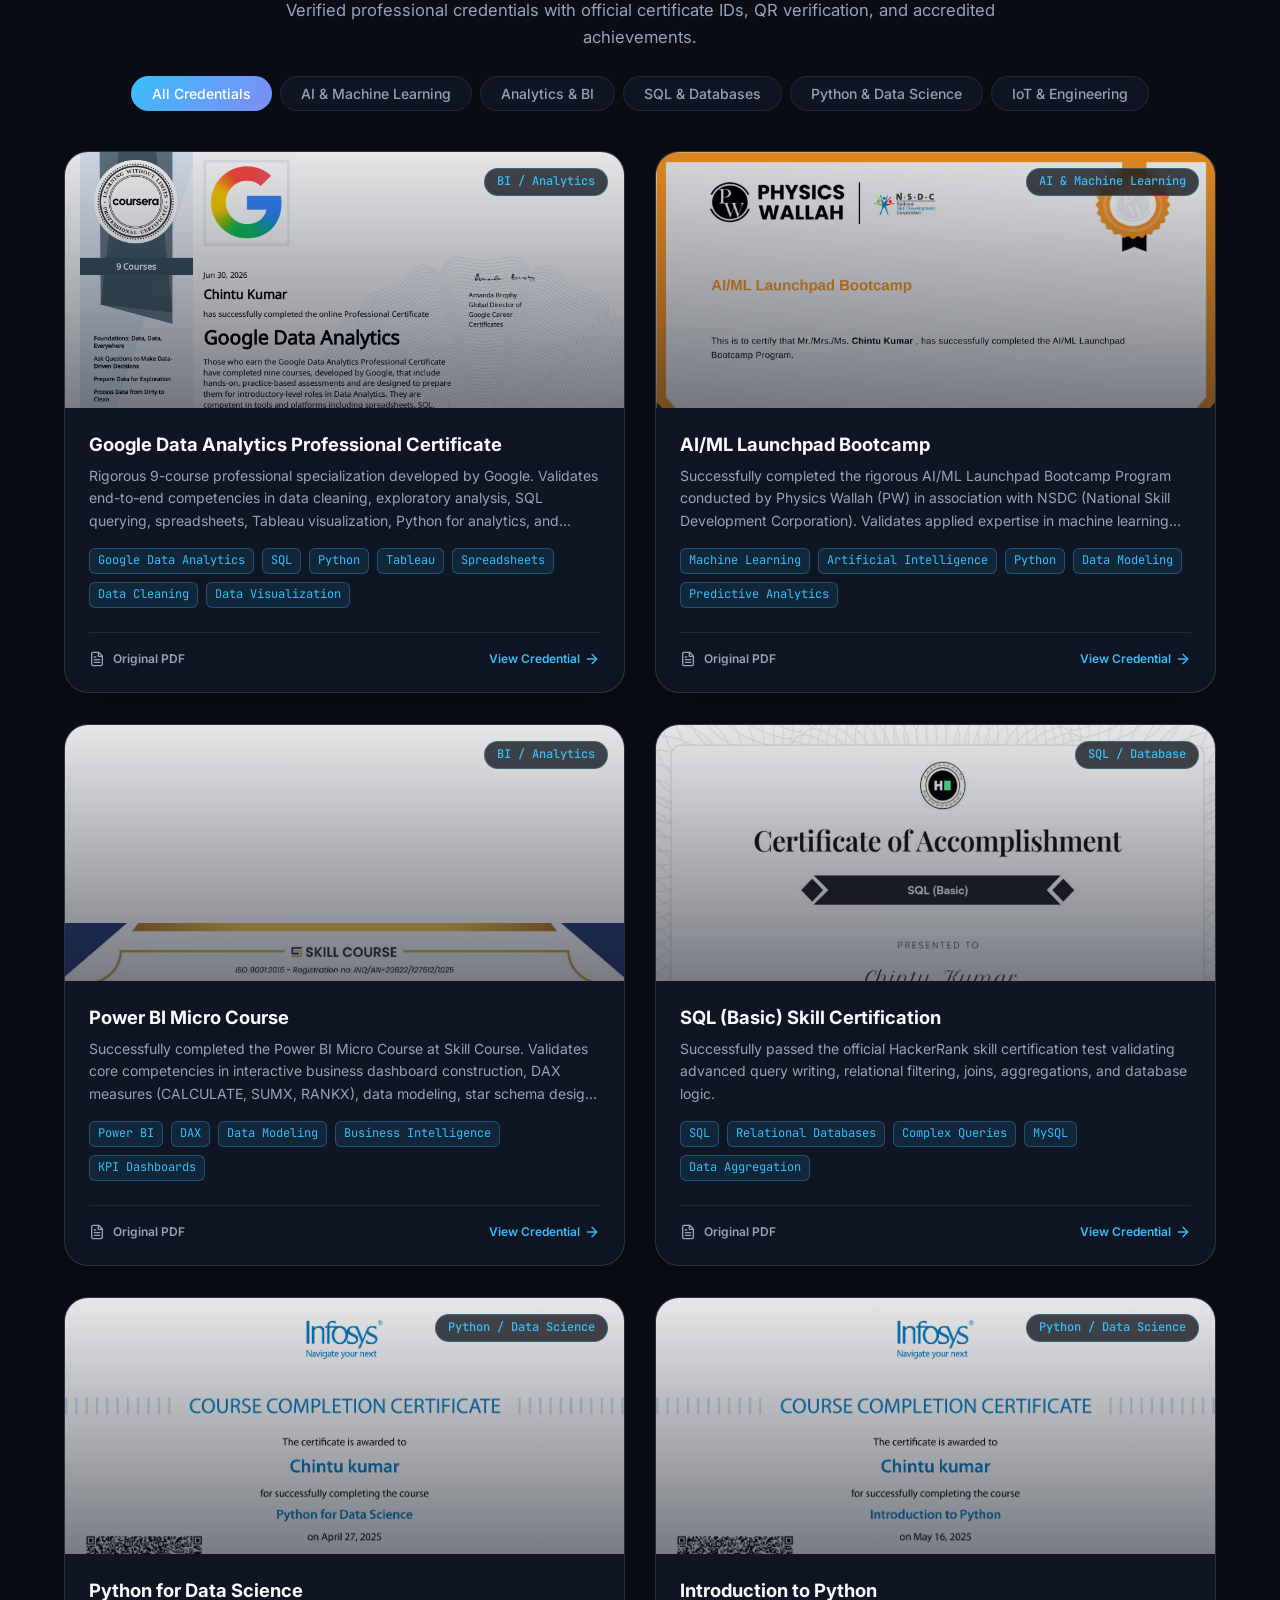
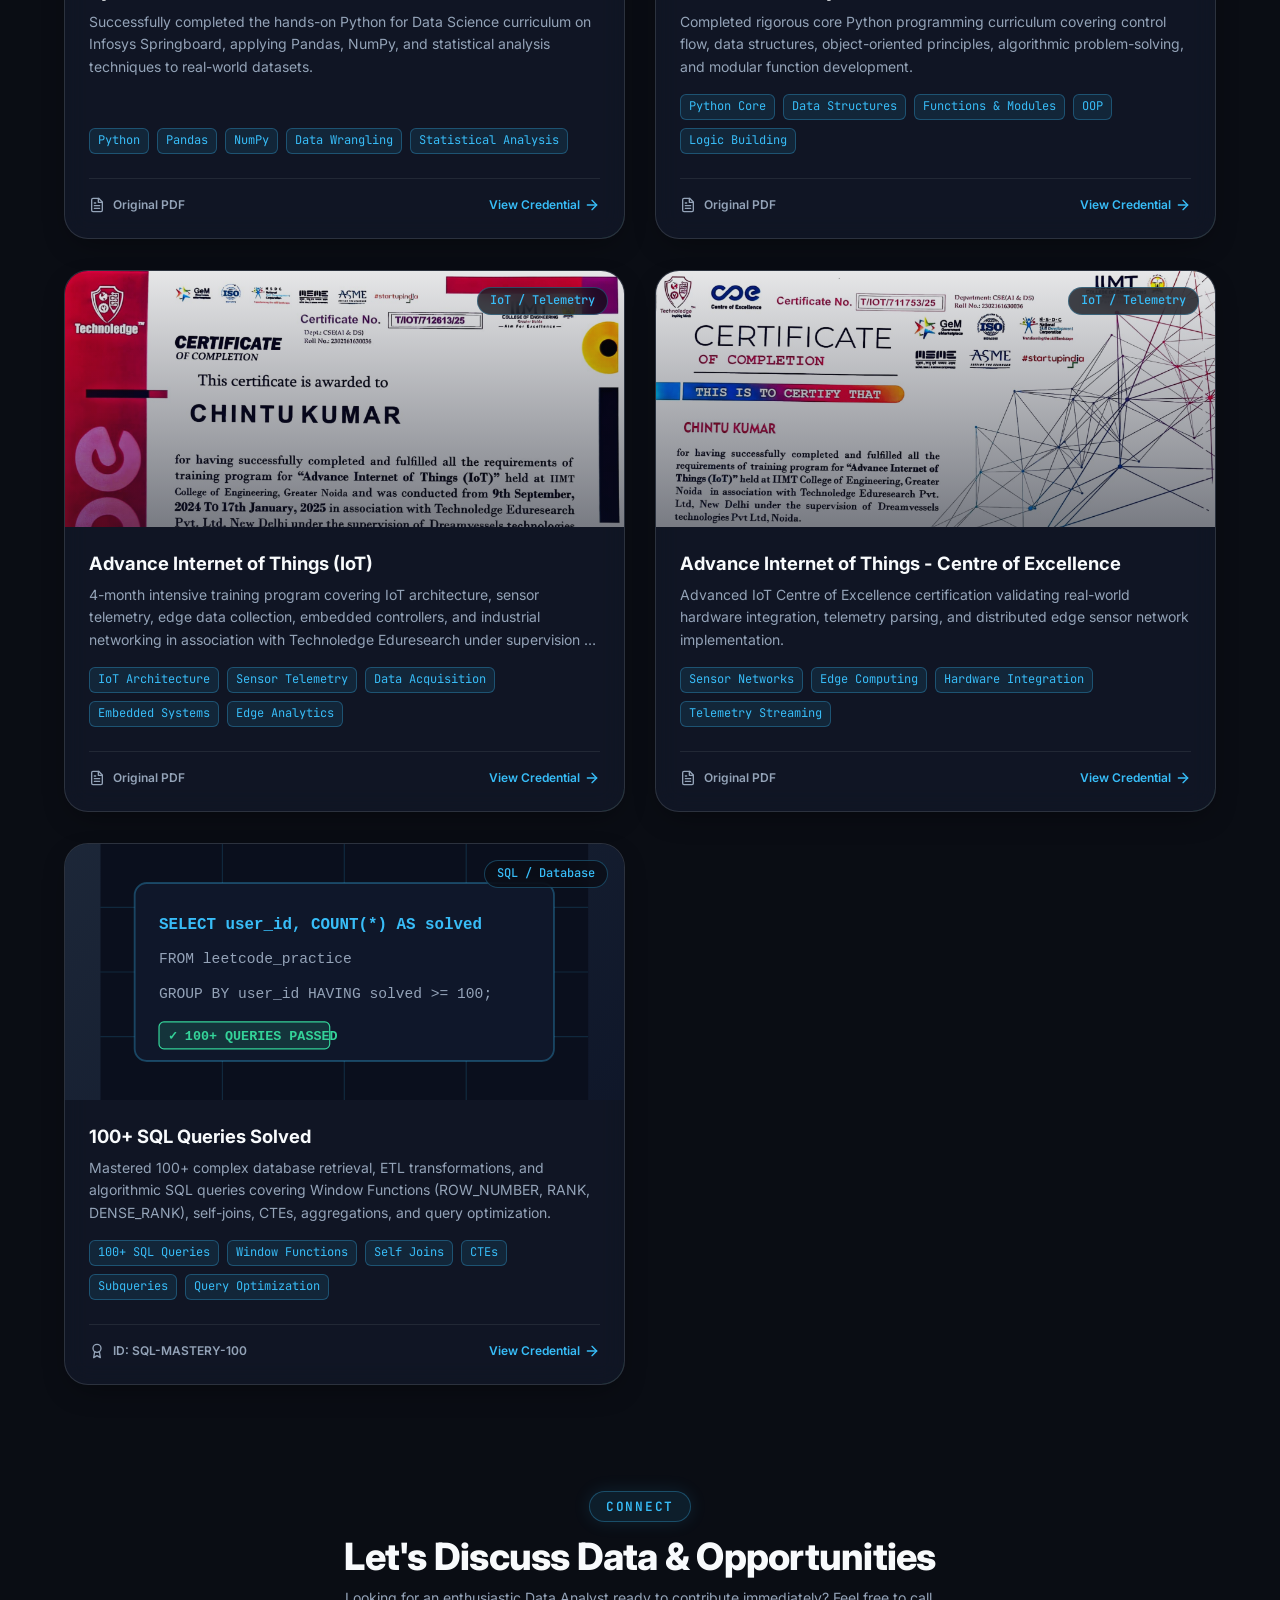
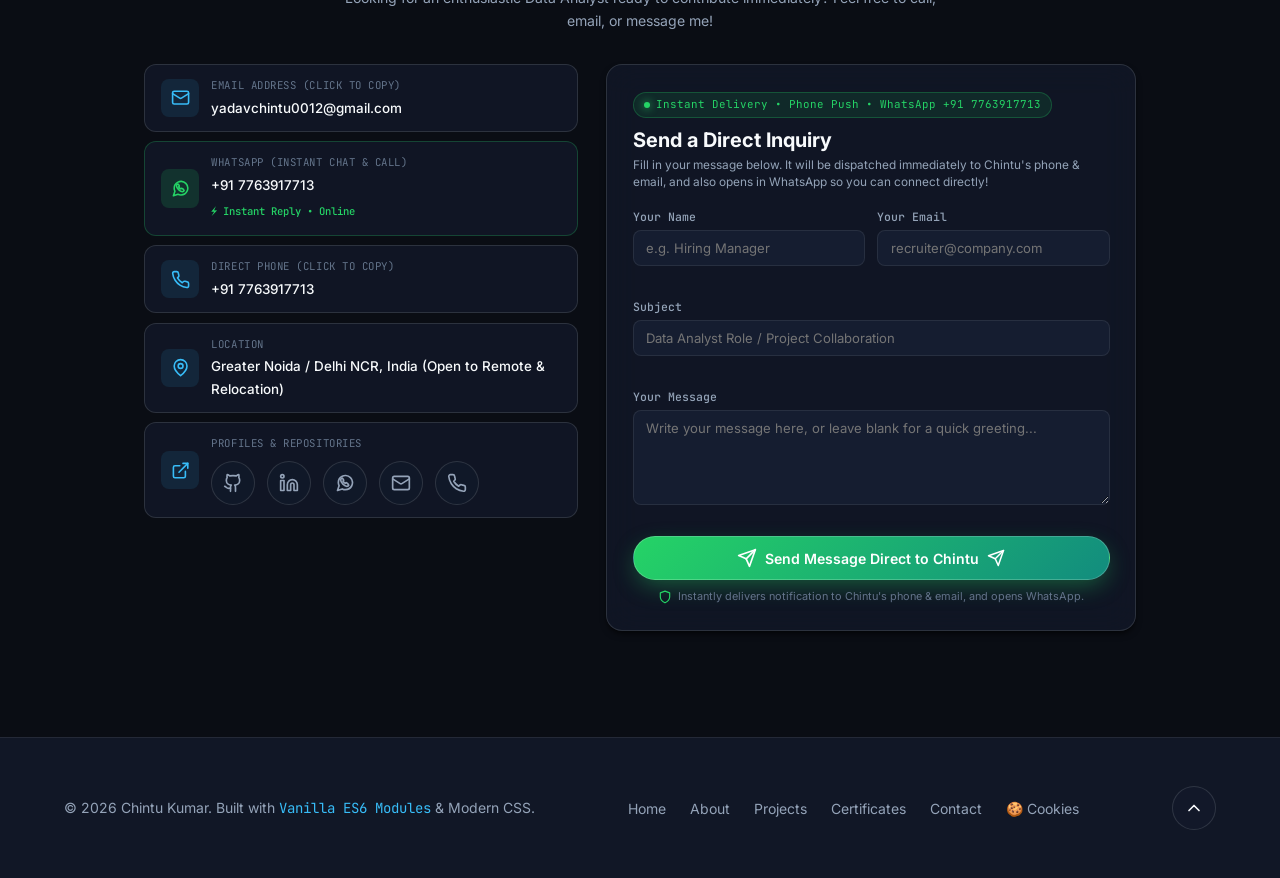
==== commit b2347a19: "Auto-update: Portfolio & ATS Resume updates (2026-09-30 05:32 PM)" ====
--- a/antigrevity_project/index.html
+++ b/antigrevity_project/index.html
@@ -124,26 +124,328 @@
             </div>
           </div>
 
-          <!-- Right: Interactive 3D WebGL Cyber Data Core Stage -->
+          <!-- Right: Data Analytics Command Center Card (Clean, Low-key, Professional) -->
           <div class="hero-visual reveal reveal-delay-2">
-            <div class="floating-3d-tag">
-              <span class="pulse-dot" style="background-color: var(--accent-cyan);"></span>
-              <span>Interactive 3D WebGL</span>
-            </div>
-
-            <div class="hero-3d-container glow-border-3d" id="hero-3d-stage">
+            <!-- Floating Tech Badges -->
+            <div class="floating-pill pill-1">
+              <svg width="14" height="14" viewBox="0 0 24 24" fill="none" stroke="currentColor" stroke-width="2"><path d="M21 16V8a2 2 0 0 0-1-1.73l-7-4a2 2 0 0 0-2 0l-7 4A2 2 0 0 0 3 8v8a2 2 0 0 0 1 1.73l7 4a2 2 0 0 0 2 0l7-4A2 2 0 0 0 21 16z"/></svg>
+              <span>DAX &amp; Measures</span>
+            </div>
+            <div class="floating-pill pill-2">
+              <svg width="14" height="14" viewBox="0 0 24 24" fill="none" stroke="currentColor" stroke-width="2"><polygon points="12 2 2 7 12 12 22 7 12 2"/><polyline points="2 17 12 22 22 17"/><polyline points="2 12 12 17 22 12"/></svg>
+              <span>RFM Segmentation</span>
+            </div>
+
+            <div class="hero-analytics-card glow-border-3d" data-tilt data-tilt-max="6" data-tilt-scale="1.01">
+              <div class="analytics-card-header">
+                <div class="analytics-status-pill">
+                  <span class="pulse-dot" style="background-color: var(--accent-emerald);"></span>
+                  <span>Pipeline Active</span>
+                </div>
+                <div class="analytics-query-tag">SQL &bull; EDA_PIPELINE.py</div>
+              </div>
+
+              <div class="analytics-card-body">
+                <!-- Mini KPI telemetry row -->
+                <div class="analytics-kpi-row">
+                  <div class="analytics-kpi-item">
+                    <div class="kpi-item-val">100+</div>
+                    <div class="kpi-item-lbl">SQL Solved</div>
+                  </div>
+                  <div class="analytics-kpi-item">
+                    <div class="kpi-item-val">10K+</div>
+                    <div class="kpi-item-lbl">Rows Tested</div>
+                  </div>
+                  <div class="analytics-kpi-item">
+                    <div class="kpi-item-val">50K+</div>
+                    <div class="kpi-item-lbl">Data Cleaned</div>
+                  </div>
+                </div>
+
+                <!-- SVG Sparkline Chart -->
+                <div class="analytics-chart-container">
+                  <div class="chart-header-row">
+                    <div class="chart-legend">
+                      <span class="chart-legend-dot"></span>
+                      <span>EDA Trend Analysis</span>
+                    </div>
+                    <span class="chart-benchmark">+34.8% Efficiency</span>
+                  </div>
+                  <svg class="analytics-sparkline-svg" viewBox="0 0 360 80" preserveAspectRatio="none" aria-hidden="true">
+                    <defs>
+                      <linearGradient id="heroChartGrad" x1="0" y1="0" x2="0" y2="1">
+                        <stop offset="0%" stop-color="#38bdf8" stop-opacity="0.35"/>
+                        <stop offset="100%" stop-color="#38bdf8" stop-opacity="0.0"/>
+                      </linearGradient>
+                    </defs>
+                    <path d="M 0,65 Q 45,55 90,40 T 180,48 T 270,22 T 360,12 L 360,80 L 0,80 Z" fill="url(#heroChartGrad)"/>
+                    <path d="M 0,65 Q 45,55 90,40 T 180,48 T 270,22 T 360,12" fill="none" stroke="#38bdf8" stroke-width="2.5" stroke-linecap="round"/>
+                    <circle cx="90" cy="40" r="3.5" fill="#38bdf8"/>
+                    <circle cx="180" cy="48" r="3.5" fill="#818cf8"/>
+                    <circle cx="270" cy="22" r="3.5" fill="#38bdf8"/>
+                    <circle cx="360" cy="12" r="4.5" fill="#34d399"/>
+                  </svg>
+                </div>
+
+                <!-- ETL Pipeline Stages -->
+                <div class="analytics-pipeline-row">
+                  <div class="pipeline-step active">
+                    <svg width="12" height="12" viewBox="0 0 24 24" fill="none" stroke="currentColor" stroke-width="2.5"><polyline points="20 6 9 17 4 12"/></svg>
+                    <span>Extract</span>
+                  </div>
+                  <span class="pipeline-arrow">&rarr;</span>
+                  <div class="pipeline-step active">
+                    <svg width="12" height="12" viewBox="0 0 24 24" fill="none" stroke="currentColor" stroke-width="2.5"><polyline points="20 6 9 17 4 12"/></svg>
+                    <span>Clean</span>
+                  </div>
+                  <span class="pipeline-arrow">&rarr;</span>
+                  <div class="pipeline-step active">
+                    <svg width="12" height="12" viewBox="0 0 24 24" fill="none" stroke="currentColor" stroke-width="2.5"><polyline points="20 6 9 17 4 12"/></svg>
+                    <span>Transform</span>
+                  </div>
+                  <span class="pipeline-arrow">&rarr;</span>
+                  <div class="pipeline-step active">
+                    <span class="pulse-dot" style="width:6px;height:6px;background:#34d399;"></span>
+                    <span>Visualize</span>
+                  </div>
+                </div>
+              </div>
+            </div>
+          </div>
+        </div>
+      </div>
+    </section>
+
+    <!-- ====================================================================
+         ABOUT SECTION WITH 3D VISUALS & RESUME ACTION WIDGET
+         ==================================================================== -->
+    <!-- ====================================================================
+         ABOUT SECTION - UNBOXED, VISUAL DATA ARCHITECTURE
+         ==================================================================== -->
+    <!-- ====================================================================
+         ABOUT SECTION - STREAMLINED & STRUCTURED
+         ==================================================================== -->
+    <section id="about" class="about">
+      <div class="container">
+        <div class="section-header reveal">
+          <span class="section-tag">Profile Overview</span>
+          <h2 class="section-title">About Me</h2>
+          <p class="section-subtitle">Bridging raw data, statistical analysis, and executive decision-making.</p>
+        </div>
+
+        <div class="about-grid">
+          <!-- Left Column: Profile Card with Photo, Glowing Frame, Floating Chips & Clean Stats Row -->
+          <div class="about-profile-col reveal">
+            <div class="about-profile-card glow-border-3d" data-tilt data-tilt-max="4" data-tilt-scale="1.01">
+              
+              <!-- Circular Photo Frame with Glowing Border & Floating Chips -->
+              <div class="about-photo-wrapper">
+                <div class="about-photo-frame">
+                  <img src="assets/images/chintu_profile_square.jpg" alt="Chintu Kumar - Aspiring Data Analyst" class="about-photo-img" loading="eager" />
+                </div>
+
+                <!-- 3 Floating Chips around the photo -->
+                <div class="floating-chip chip-python" title="Python Data Analysis">
+                  <span class="chip-dot chip-dot-python"></span>
+                  <span class="chip-text">Python</span>
+                </div>
+                <div class="floating-chip chip-powerbi" title="Power BI Dashboards">
+                  <span class="chip-dot chip-dot-powerbi"></span>
+                  <span class="chip-text">Power BI</span>
+                </div>
+                <div class="floating-chip chip-sql" title="SQL Database Querying">
+                  <span class="chip-dot chip-dot-sql"></span>
+                  <span class="chip-text">SQL</span>
+                </div>
+              </div>
+
+              <!-- Clean Stats Row Directly Under Photo -->
+              <div class="about-photo-stats-row">
+                <div class="photo-stat-item">
+                  <div class="photo-stat-val">100+</div>
+                  <div class="photo-stat-lbl">SQL Queries</div>
+                </div>
+                <div class="photo-stat-divider" aria-hidden="true"></div>
+                <div class="photo-stat-item">
+                  <div class="photo-stat-val">10K+</div>
+                  <div class="photo-stat-lbl">Rows</div>
+                </div>
+                <div class="photo-stat-divider" aria-hidden="true"></div>
+                <div class="photo-stat-item">
+                  <div class="photo-stat-val">50K+</div>
+                  <div class="photo-stat-lbl">Data Cleaned</div>
+                </div>
+              </div>
+
+              <!-- Quick Info Badges Grid -->
+              <div class="about-facts-grid">
+                <div class="about-fact-item">
+                  <span class="fact-icon">🎓</span>
+                  <div class="fact-text">
+                    <span class="fact-label">Degree</span>
+                    <strong class="fact-val">B.Tech CSE (AI &amp; DS)</strong>
+                  </div>
+                </div>
+                <div class="about-fact-item">
+                  <span class="fact-icon">💼</span>
+                  <div class="fact-text">
+                    <span class="fact-label">Experience</span>
+                    <strong class="fact-val">Data Analyst Intern</strong>
+                  </div>
+                </div>
+                <div class="about-fact-item">
+                  <span class="fact-icon">📍</span>
+                  <div class="fact-text">
+                    <span class="fact-label">Location</span>
+                    <strong class="fact-val">Greater Noida / Delhi NCR</strong>
+                  </div>
+                </div>
+                <div class="about-fact-item">
+                  <span class="fact-icon">🚀</span>
+                  <div class="fact-text">
+                    <span class="fact-label">Availability</span>
+                    <strong class="fact-val">Open for Roles / Remote</strong>
+                  </div>
+                </div>
+              </div>
+
+              <!-- Resume Action Buttons -->
+              <div class="about-actions-row">
+                <button class="btn btn-primary btn-sm trigger-resume-modal" title="View original resume in fullscreen modal">
+                  <svg width="15" height="15" viewBox="0 0 24 24" fill="none" stroke="currentColor" stroke-width="2"><path d="M14.5 2H6a2 2 0 0 0-2 2v16a2 2 0 0 0 2 2h12a2 2 0 0 0 2-2V7.5L14.5 2z"/><polyline points="14 2 14 8 20 8"/><line x1="16" x2="8" y1="13" y2="13"/><line x1="16" x2="8" y1="17" y2="17"/></svg>
+                  <span>View Resume</span>
+                </button>
+                <a href="assets/Chintu_Kumar_Data_Analyst_Resume.pdf" download="Chintu_Kumar_Data_Analyst_Resume.pdf" class="btn btn-outline btn-sm" title="Download official PDF resume">
+                  <svg width="15" height="15" viewBox="0 0 24 24" fill="none" stroke="currentColor" stroke-width="2"><path d="M21 15v4a2 2 0 0 1-2 2H5a2 2 0 0 1-2-2v-4"/><polyline points="7 10 12 15 17 10"/><line x1="12" x2="12" y1="15" y2="3"/></svg>
+                  <span>Download PDF</span>
+                </a>
+              </div>
+
+            </div>
+          </div>
+
+          <!-- Right Column: 4 Analytical Focus Pillars -->
+          <div class="about-bio-col reveal reveal-delay-2">
+            <div class="about-bio-card glow-border-3d" data-tilt data-tilt-max="4" data-tilt-scale="1.01">
+              <h3 class="about-bio-heading">
+                <svg width="20" height="20" viewBox="0 0 24 24" fill="none" stroke="var(--accent-cyan)" stroke-width="2"><circle cx="12" cy="12" r="10"/><path d="M12 16v-4"/><path d="M12 8h.01"/></svg>
+                Analytical Thinker &amp; Problem Solver
+              </h3>
+              
+              <p id="about-bio" class="about-bio-text">
+                B.Tech Computer Science (AI &amp; Data Science) undergraduate at <strong>IIMT Engineering College</strong> with hands-on internship experience at <strong>Alfido Tech</strong>. Specialized in Python, SQL pipeline construction, exploratory data analysis (EDA), and interactive Power BI dashboard development. Passionate about automating data workflows, engineering RFM customer models, and translating complex datasets into clear, actionable business strategies.
+              </p>
+
+              <!-- 4 Analytical Focus Pillars Grid -->
+              <div class="about-pillars-grid">
+                <div class="pillar-card glow-border-3d" data-tilt data-tilt-max="6" data-tilt-scale="1.02">
+                  <div class="pillar-icon-wrap" style="color: var(--accent-cyan);">
+                    <svg width="22" height="22" viewBox="0 0 24 24" fill="none" stroke="currentColor" stroke-width="2"><path d="M21 16V8a2 2 0 0 0-1-1.73l-7-4a2 2 0 0 0-2 0l-7 4A2 2 0 0 0 3 8v8a2 2 0 0 0 1 1.73l7 4a2 2 0 0 0 2 0l7-4A2 2 0 0 0 21 16z"/><polyline points="3.27 6.96 12 12.01 20.73 6.96"/><line x1="12" y1="22.08" x2="12" y2="12"/></svg>
+                  </div>
+                  <div>
+                    <h4 class="pillar-title">Data Cleaning &amp; Wrangling</h4>
+                    <p class="pillar-desc">Cleaning 50,000+ raw rows using Pandas &amp; NumPy, resolving null values, outliers, and automating ETL tasks.</p>
+                  </div>
+                </div>
+
+                <div class="pillar-card glow-border-3d" data-tilt data-tilt-max="6" data-tilt-scale="1.02">
+                  <div class="pillar-icon-wrap" style="color: var(--accent-emerald);">
+                    <svg width="22" height="22" viewBox="0 0 24 24" fill="none" stroke="currentColor" stroke-width="2"><line x1="18" y1="20" x2="18" y2="10"/><line x1="12" y1="20" x2="12" y2="4"/><line x1="6" y1="20" x2="6" y2="14"/></svg>
+                  </div>
+                  <div>
+                    <h4 class="pillar-title">Exploratory Analysis (EDA)</h4>
+                    <p class="pillar-desc">Engineering RFM segmentation, customer lifetime metrics, and detecting high-value business trends.</p>
+                  </div>
+                </div>
+
+                <div class="pillar-card glow-border-3d" data-tilt data-tilt-max="6" data-tilt-scale="1.02">
+                  <div class="pillar-icon-wrap" style="color: var(--accent-violet);">
+                    <svg width="22" height="22" viewBox="0 0 24 24" fill="none" stroke="currentColor" stroke-width="2"><rect x="3" y="3" width="18" height="18" rx="2"/><path d="M3 9h18"/><path d="M9 21V9"/></svg>
+                  </div>
+                  <div>
+                    <h4 class="pillar-title">Power BI &amp; DAX Dashboards</h4>
+                    <p class="pillar-desc">Architecting interactive multi-page dashboards, KPI scorecards, and DAX calculations (CALCULATE, SUMX, RANKX).</p>
+                  </div>
+                </div>
+
+                <div class="pillar-card glow-border-3d" data-tilt data-tilt-max="6" data-tilt-scale="1.02">
+                  <div class="pillar-icon-wrap" style="color: #f59e0b;">
+                    <svg width="22" height="22" viewBox="0 0 24 24" fill="none" stroke="currentColor" stroke-width="2"><ellipse cx="12" cy="5" rx="9" ry="3"/><path d="M21 12c0 1.66-4 3-9 3s-9-1.34-9-3"/><path d="M3 5v14c0 1.66 4 3 9 3s9-1.34 9-3V5"/></svg>
+                  </div>
+                  <div>
+                    <h4 class="pillar-title">SQL Querying &amp; Optimization</h4>
+                    <p class="pillar-desc">Writing complex SQL queries with CTEs, window functions, and multi-table joins (100+ complex SQL queries solved).</p>
+                  </div>
+                </div>
+              </div>
+
+            </div>
+          </div>
+        </div>
+      </div>
+    </section>
+
+    <!-- ====================================================================
+         EXPERIENCE & EDUCATION TIMELINE
+         ==================================================================== -->
+    <section id="experience" class="timeline">
+      <div class="container">
+        <div class="section-header reveal">
+          <span class="section-tag">Career &amp; Education</span>
+          <h2 class="section-title">Experience &amp; Academic Background</h2>
+          <p class="section-subtitle">Hands-on internships, dataset preprocessing pipelines, and continuous academic growth in AI &amp; Data Science.</p>
+        </div>
+
+        <div class="timeline-tabs reveal">
+          <button class="timeline-tab-btn active" data-tab="experience">Work Experience</button>
+          <button class="timeline-tab-btn" data-tab="education">Education &amp; Degrees</button>
+        </div>
+
+        <div id="timeline-items-container" class="timeline-container">
+          <!-- Injected by JavaScript timeline.js -->
+        </div>
+      </div>
+    </section>
+
+    <!-- ====================================================================
+         SKILLS SECTION
+         ==================================================================== -->
+    <section id="skills" class="skills">
+      <div class="container">
+        <div class="section-header reveal">
+          <span class="section-tag">Technical Competencies</span>
+          <h2 class="section-title">Skills &amp; Technologies</h2>
+          <p class="section-subtitle">Core programming languages, data manipulation packages, and business intelligence suites.</p>
+        </div>
+
+        <div class="skills-filter-group reveal">
+          <button class="skills-filter-btn active" data-category="all">All Skills</button>
+          <button class="skills-filter-btn" data-category="frontend">Python &amp; SQL</button>
+          <button class="skills-filter-btn" data-category="backend">BI &amp; Visualization</button>
+          <button class="skills-filter-btn" data-category="devops">Databases &amp; ETL</button>
+          <button class="skills-filter-btn" data-category="tools">Analytics &amp; Tools</button>
+        </div>
+
+        <div id="skills-grid" class="skills-grid">
+          <!-- Injected by JavaScript skills.js -->
+        </div>
+
+        <!-- Interactive 3D WebGL Cyber Data Core Stage in Skills Section -->
+        <div class="skills-3d-showcase reveal" style="margin-top: clamp(2.5rem, 4vw, 3.5rem);">
+          <div class="skills-3d-wrapper">
+            <div class="hero-3d-container glow-border-3d" id="skills-3d-stage">
               <!-- 3D Header HUD Bar -->
               <div class="hero-3d-hud-header">
                 <div class="hero-3d-status">
                   <span class="pulse-dot"></span>
-                  <span>3D Cyber Data Core</span>
-                </div>
-                <div class="hero-3d-tag">Python • SQL • Power BI</div>
+                  <span>Interactive 3D Tech Core</span>
+                </div>
+                <div class="hero-3d-tag">Python &bull; SQL &bull; Power BI Stack</div>
               </div>
 
               <!-- 3D Canvas Viewport -->
               <div class="hero-3d-canvas-wrapper" title="Click and drag to rotate the 3D core in real-time">
-                <canvas id="hero-3d-canvas"></canvas>
+                <canvas id="skills-3d-canvas"></canvas>
                 <div class="hero-3d-hint">Drag to rotate in 3D</div>
 
                 <!-- 3D Interactive Controls -->
@@ -183,185 +485,7 @@
                 </div>
               </div>
             </div>
-
-            <div class="hero-sub-kpi-badge floating-3d-badge">
-              <span class="pulse-dot" style="background-color: var(--accent-violet);"></span>
-              <span>EDA • RFM • DAX • Python Pipelines</span>
-            </div>
           </div>
-        </div>
-      </div>
-    </section>
-
-    <!-- ====================================================================
-         ABOUT SECTION WITH 3D VISUALS & RESUME ACTION WIDGET
-         ==================================================================== -->
-    <!-- ====================================================================
-         ABOUT SECTION - UNBOXED, VISUAL DATA ARCHITECTURE
-         ==================================================================== -->
-    <!-- ====================================================================
-         ABOUT SECTION - STREAMLINED & STRUCTURED
-         ==================================================================== -->
-    <section id="about" class="about">
-      <div class="container">
-        <div class="section-header reveal">
-          <span class="section-tag">Profile Overview</span>
-          <h2 class="section-title">About Me</h2>
-          <p class="section-subtitle">Bridging raw data, statistical analysis, and executive decision-making.</p>
-        </div>
-
-        <div class="about-grid">
-          <!-- Left Column: Biography & Fast Facts -->
-          <div class="about-bio-col reveal">
-            <div class="about-bio-card glow-border-3d" data-tilt data-tilt-max="5" data-tilt-scale="1.01">
-              <h3 class="about-bio-heading">Analytical Thinker &amp; Problem Solver</h3>
-              
-              <p id="about-bio" class="about-bio-text">
-                B.Tech Computer Science (AI &amp; Data Science) undergraduate at <strong>IIMT Engineering College</strong> with hands-on internship experience at <strong>Alfido Tech</strong>. Specialized in Python, SQL pipeline construction, exploratory data analysis (EDA), and interactive Power BI dashboard development. Passionate about automating data workflows, engineering RFM customer models, and translating complex datasets into clear, actionable business strategies.
-              </p>
-
-              <!-- Quick Info Badges Grid -->
-              <div class="about-facts-grid">
-                <div class="about-fact-item">
-                  <span class="fact-icon">🎓</span>
-                  <div class="fact-text">
-                    <span class="fact-label">Degree</span>
-                    <strong class="fact-val">B.Tech CSE (AI &amp; DS)</strong>
-                  </div>
-                </div>
-                <div class="about-fact-item">
-                  <span class="fact-icon">💼</span>
-                  <div class="fact-text">
-                    <span class="fact-label">Experience</span>
-                    <strong class="fact-val">Data Analyst Intern</strong>
-                  </div>
-                </div>
-                <div class="about-fact-item">
-                  <span class="fact-icon">📍</span>
-                  <div class="fact-text">
-                    <span class="fact-label">Location</span>
-                    <strong class="fact-val">Greater Noida / Delhi NCR</strong>
-                  </div>
-                </div>
-                <div class="about-fact-item">
-                  <span class="fact-icon">🚀</span>
-                  <div class="fact-text">
-                    <span class="fact-label">Availability</span>
-                    <strong class="fact-val">Open for Roles / Remote</strong>
-                  </div>
-                </div>
-              </div>
-
-              <!-- Resume Action Buttons -->
-              <div class="about-actions-row">
-                <button class="btn btn-primary btn-sm trigger-resume-modal" title="View original resume in fullscreen modal">
-                  <svg width="15" height="15" viewBox="0 0 24 24" fill="none" stroke="currentColor" stroke-width="2"><path d="M14.5 2H6a2 2 0 0 0-2 2v16a2 2 0 0 0 2 2h12a2 2 0 0 0 2-2V7.5L14.5 2z"/><polyline points="14 2 14 8 20 8"/><line x1="16" x2="8" y1="13" y2="13"/><line x1="16" x2="8" y1="17" y2="17"/></svg>
-                  <span>View Resume</span>
-                </button>
-                <a href="assets/Chintu_Kumar_Data_Analyst_Resume.pdf" download="Chintu_Kumar_Data_Analyst_Resume.pdf" class="btn btn-outline btn-sm" title="Download official PDF resume">
-                  <svg width="15" height="15" viewBox="0 0 24 24" fill="none" stroke="currentColor" stroke-width="2"><path d="M21 15v4a2 2 0 0 1-2 2H5a2 2 0 0 1-2-2v-4"/><polyline points="7 10 12 15 17 10"/><line x1="12" x2="12" y1="15" y2="3"/></svg>
-                  <span>Download PDF</span>
-                </a>
-              </div>
-            </div>
-          </div>
-
-          <!-- Right Column: 4 Analytical Focus Pillars -->
-          <div class="about-pillars-col reveal reveal-delay-2">
-            <div class="about-pillars-grid">
-              <div class="pillar-card glow-border-3d" data-tilt data-tilt-max="8" data-tilt-scale="1.02">
-                <div class="pillar-icon-wrap" style="color: var(--accent-cyan);">
-                  <svg width="22" height="22" viewBox="0 0 24 24" fill="none" stroke="currentColor" stroke-width="2"><path d="M21 16V8a2 2 0 0 0-1-1.73l-7-4a2 2 0 0 0-2 0l-7 4A2 2 0 0 0 3 8v8a2 2 0 0 0 1 1.73l7 4a2 2 0 0 0 2 0l7-4A2 2 0 0 0 21 16z"/><polyline points="3.27 6.96 12 12.01 20.73 6.96"/><line x1="12" y1="22.08" x2="12" y2="12"/></svg>
-                </div>
-                <div>
-                  <h4 class="pillar-title">Data Cleaning &amp; Wrangling</h4>
-                  <p class="pillar-desc">Cleaning 50,000+ raw rows using Pandas &amp; NumPy, resolving null values, outliers, and automating ETL tasks.</p>
-                </div>
-              </div>
-
-              <div class="pillar-card glow-border-3d" data-tilt data-tilt-max="8" data-tilt-scale="1.02">
-                <div class="pillar-icon-wrap" style="color: var(--accent-emerald);">
-                  <svg width="22" height="22" viewBox="0 0 24 24" fill="none" stroke="currentColor" stroke-width="2"><line x1="18" y1="20" x2="18" y2="10"/><line x1="12" y1="20" x2="12" y2="4"/><line x1="6" y1="20" x2="6" y2="14"/></svg>
-                </div>
-                <div>
-                  <h4 class="pillar-title">Exploratory Analysis (EDA)</h4>
-                  <p class="pillar-desc">Engineering RFM segmentation, customer lifetime metrics, and detecting high-value business trends.</p>
-                </div>
-              </div>
-
-              <div class="pillar-card glow-border-3d" data-tilt data-tilt-max="8" data-tilt-scale="1.02">
-                <div class="pillar-icon-wrap" style="color: var(--accent-violet);">
-                  <svg width="22" height="22" viewBox="0 0 24 24" fill="none" stroke="currentColor" stroke-width="2"><rect x="3" y="3" width="18" height="18" rx="2"/><path d="M3 9h18"/><path d="M9 21V9"/></svg>
-                </div>
-                <div>
-                  <h4 class="pillar-title">Power BI &amp; DAX Dashboards</h4>
-                  <p class="pillar-desc">Architecting interactive multi-page dashboards, KPI scorecards, and DAX calculations (CALCULATE, SUMX, RANKX).</p>
-                </div>
-              </div>
-
-              <div class="pillar-card glow-border-3d" data-tilt data-tilt-max="8" data-tilt-scale="1.02">
-                <div class="pillar-icon-wrap" style="color: #f59e0b;">
-                  <svg width="22" height="22" viewBox="0 0 24 24" fill="none" stroke="currentColor" stroke-width="2"><ellipse cx="12" cy="5" rx="9" ry="3"/><path d="M21 12c0 1.66-4 3-9 3s-9-1.34-9-3"/><path d="M3 5v14c0 1.66 4 3 9 3s9-1.34 9-3V5"/></svg>
-                </div>
-                <div>
-                  <h4 class="pillar-title">SQL Querying &amp; Optimization</h4>
-                  <p class="pillar-desc">Writing complex SQL queries with CTEs, window functions, and multi-table joins (100+ complex SQL queries solved).</p>
-                </div>
-              </div>
-            </div>
-          </div>
-        </div>
-
-        <!-- Integrated Key Metrics Strip -->
-        <div id="stats-container" class="about-stats-strip reveal">
-          <!-- Injected by JavaScript statsCounter.js -->
-        </div>
-      </div>
-    </section>
-
-    <!-- ====================================================================
-         EXPERIENCE & EDUCATION TIMELINE
-         ==================================================================== -->
-    <section id="experience" class="timeline">
-      <div class="container">
-        <div class="section-header reveal">
-          <span class="section-tag">Career &amp; Education</span>
-          <h2 class="section-title">Experience &amp; Academic Background</h2>
-          <p class="section-subtitle">Hands-on internships, dataset preprocessing pipelines, and continuous academic growth in AI &amp; Data Science.</p>
-        </div>
-
-        <div class="timeline-tabs reveal">
-          <button class="timeline-tab-btn active" data-tab="experience">Work Experience</button>
-          <button class="timeline-tab-btn" data-tab="education">Education &amp; Degrees</button>
-        </div>
-
-        <div id="timeline-items-container" class="timeline-container">
-          <!-- Injected by JavaScript timeline.js -->
-        </div>
-      </div>
-    </section>
-
-    <!-- ====================================================================
-         SKILLS SECTION
-         ==================================================================== -->
-    <section id="skills" class="skills">
-      <div class="container">
-        <div class="section-header reveal">
-          <span class="section-tag">Technical Competencies</span>
-          <h2 class="section-title">Skills &amp; Technologies</h2>
-          <p class="section-subtitle">Core programming languages, data manipulation packages, and business intelligence suites.</p>
-        </div>
-
-        <div class="skills-filter-group reveal">
-          <button class="skills-filter-btn active" data-category="all">All Skills</button>
-          <button class="skills-filter-btn" data-category="frontend">Python &amp; SQL</button>
-          <button class="skills-filter-btn" data-category="backend">BI &amp; Visualization</button>
-          <button class="skills-filter-btn" data-category="devops">Databases &amp; ETL</button>
-          <button class="skills-filter-btn" data-category="tools">Analytics &amp; Tools</button>
-        </div>
-
-        <div id="skills-grid" class="skills-grid">
-          <!-- Injected by JavaScript skills.js -->
         </div>
       </div>
     </section>
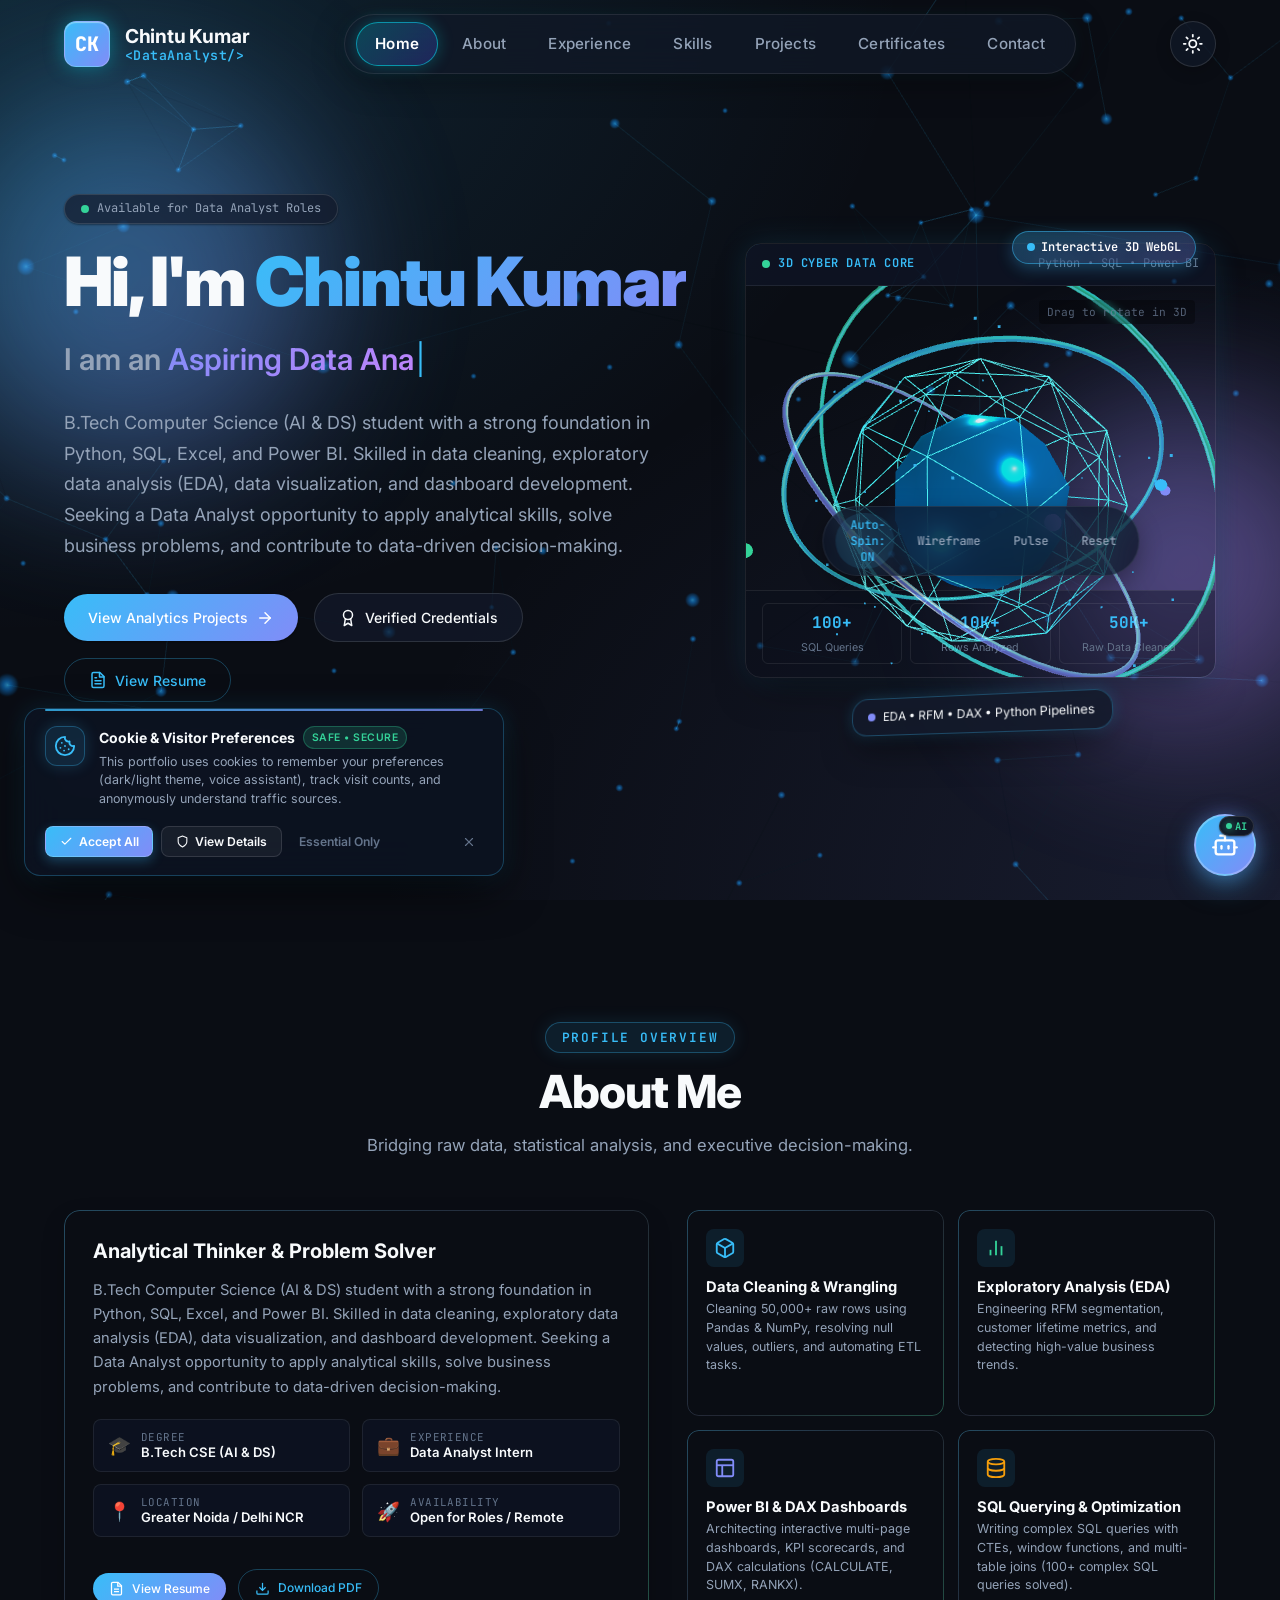
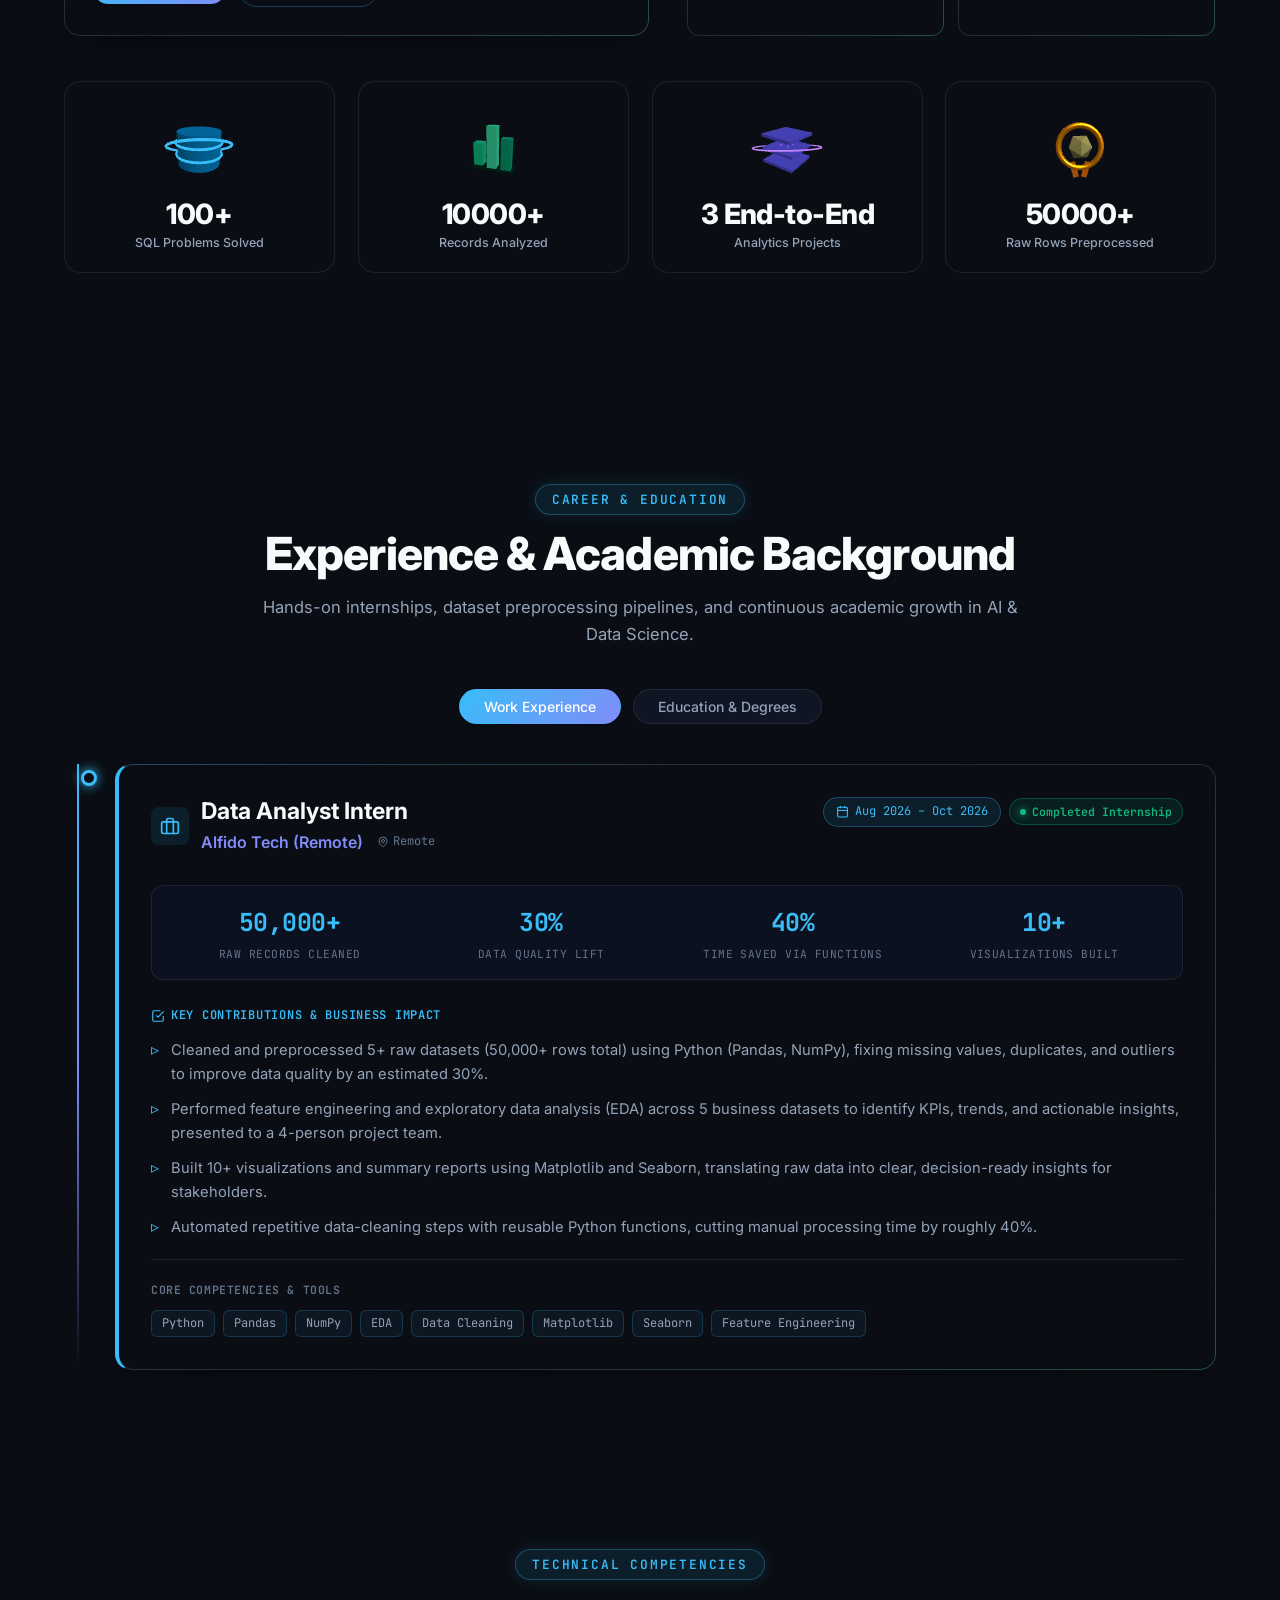
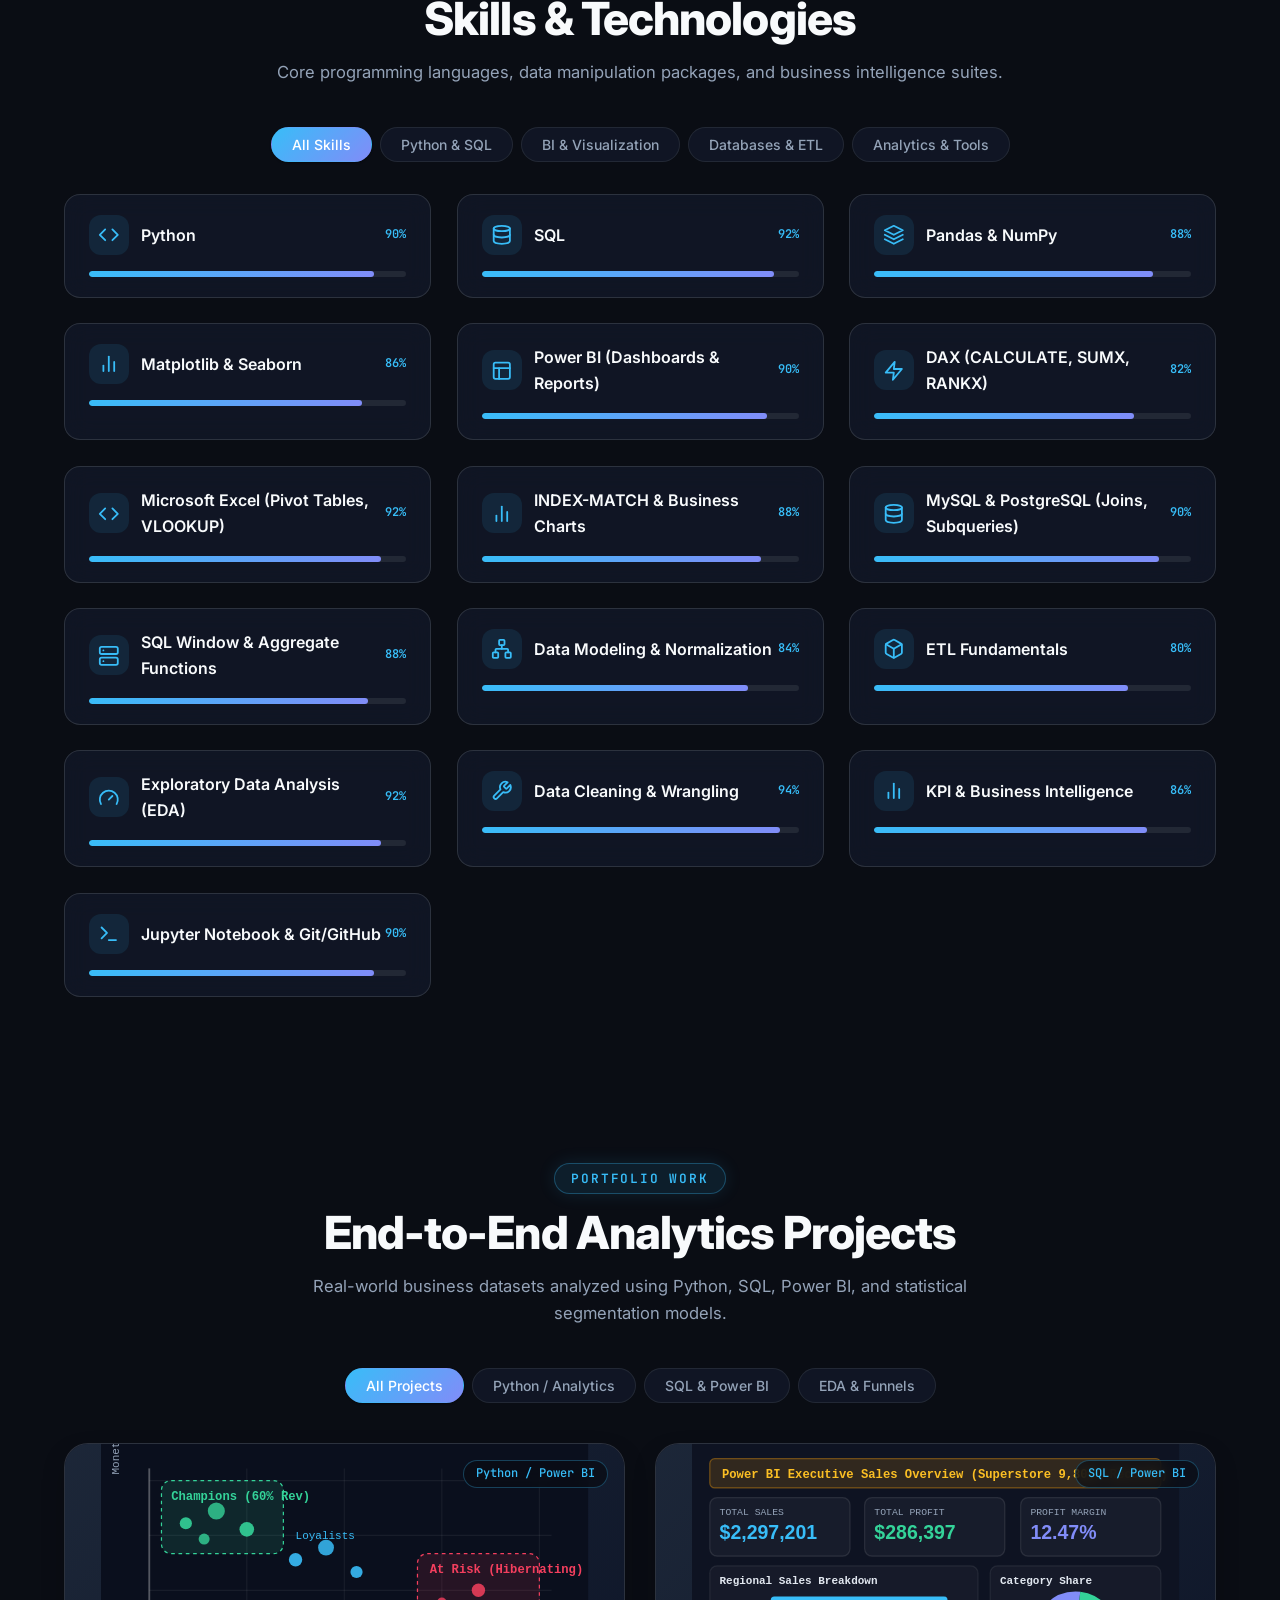
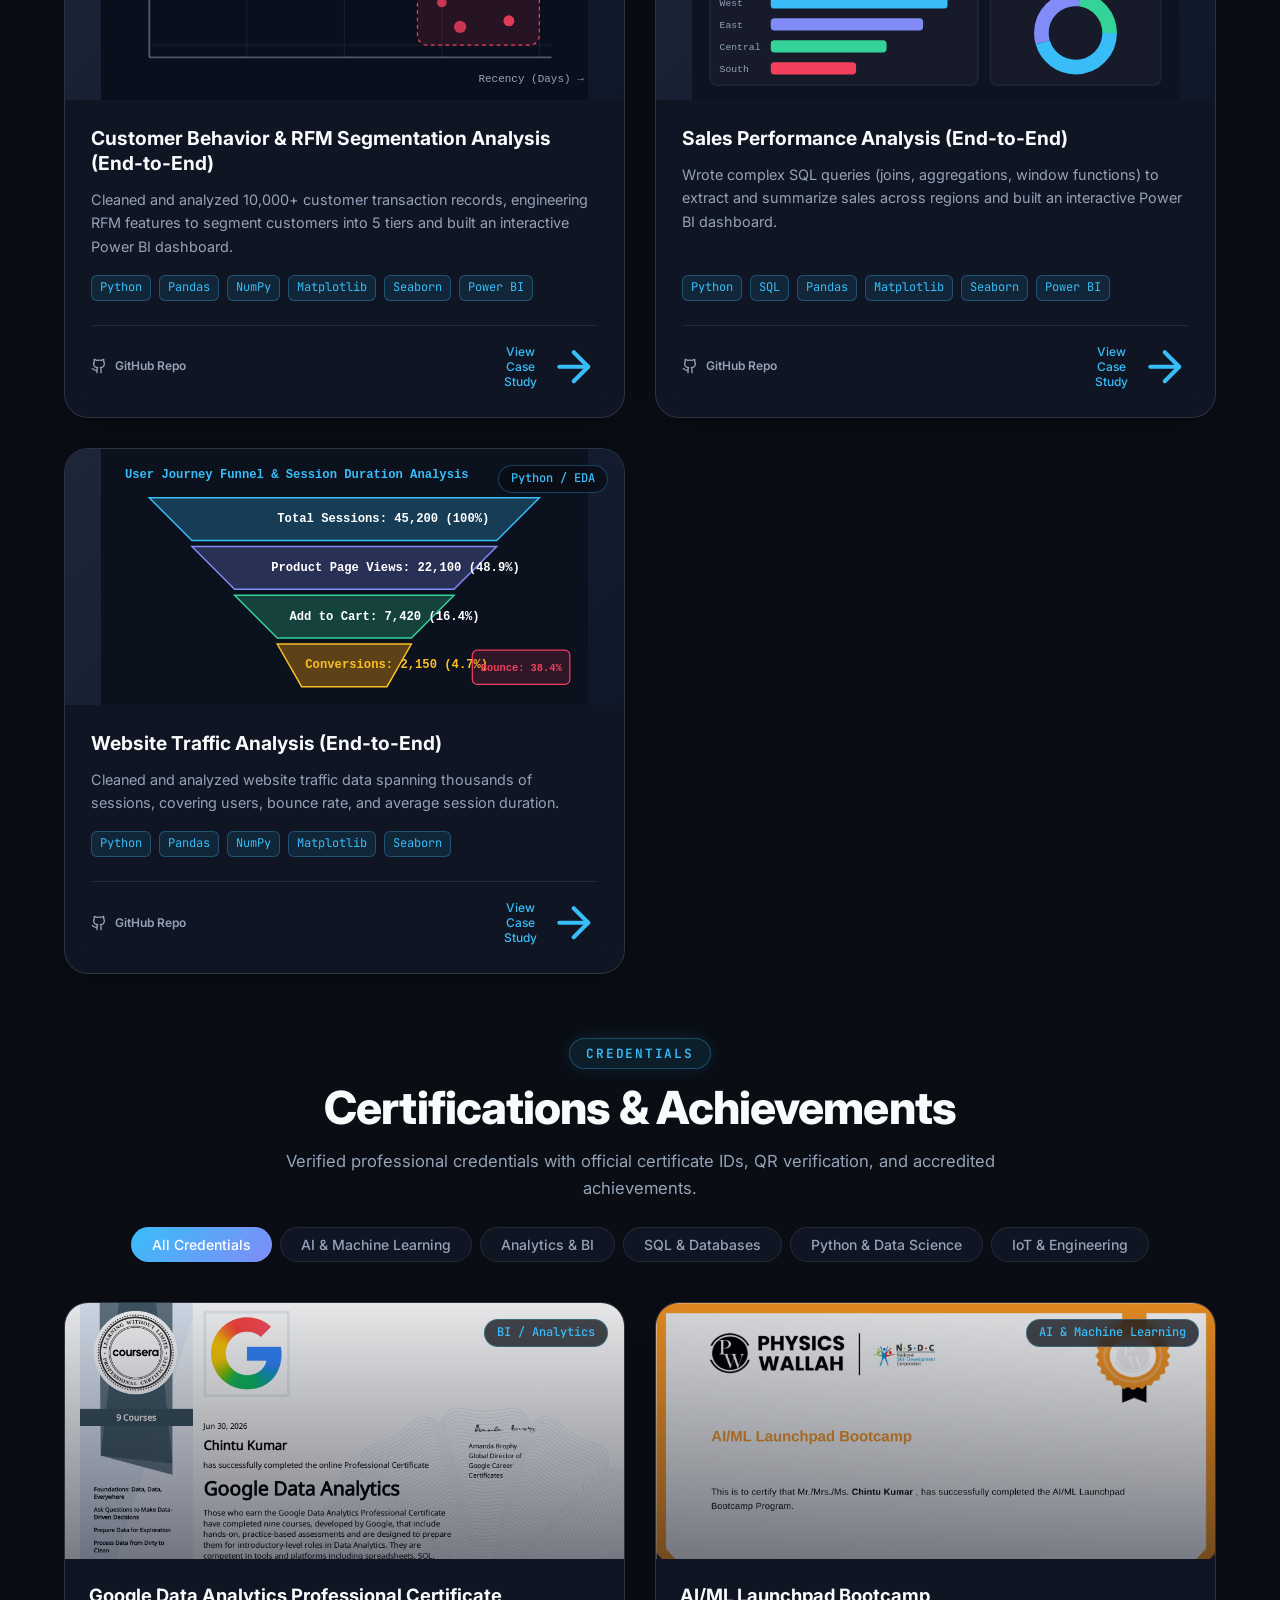
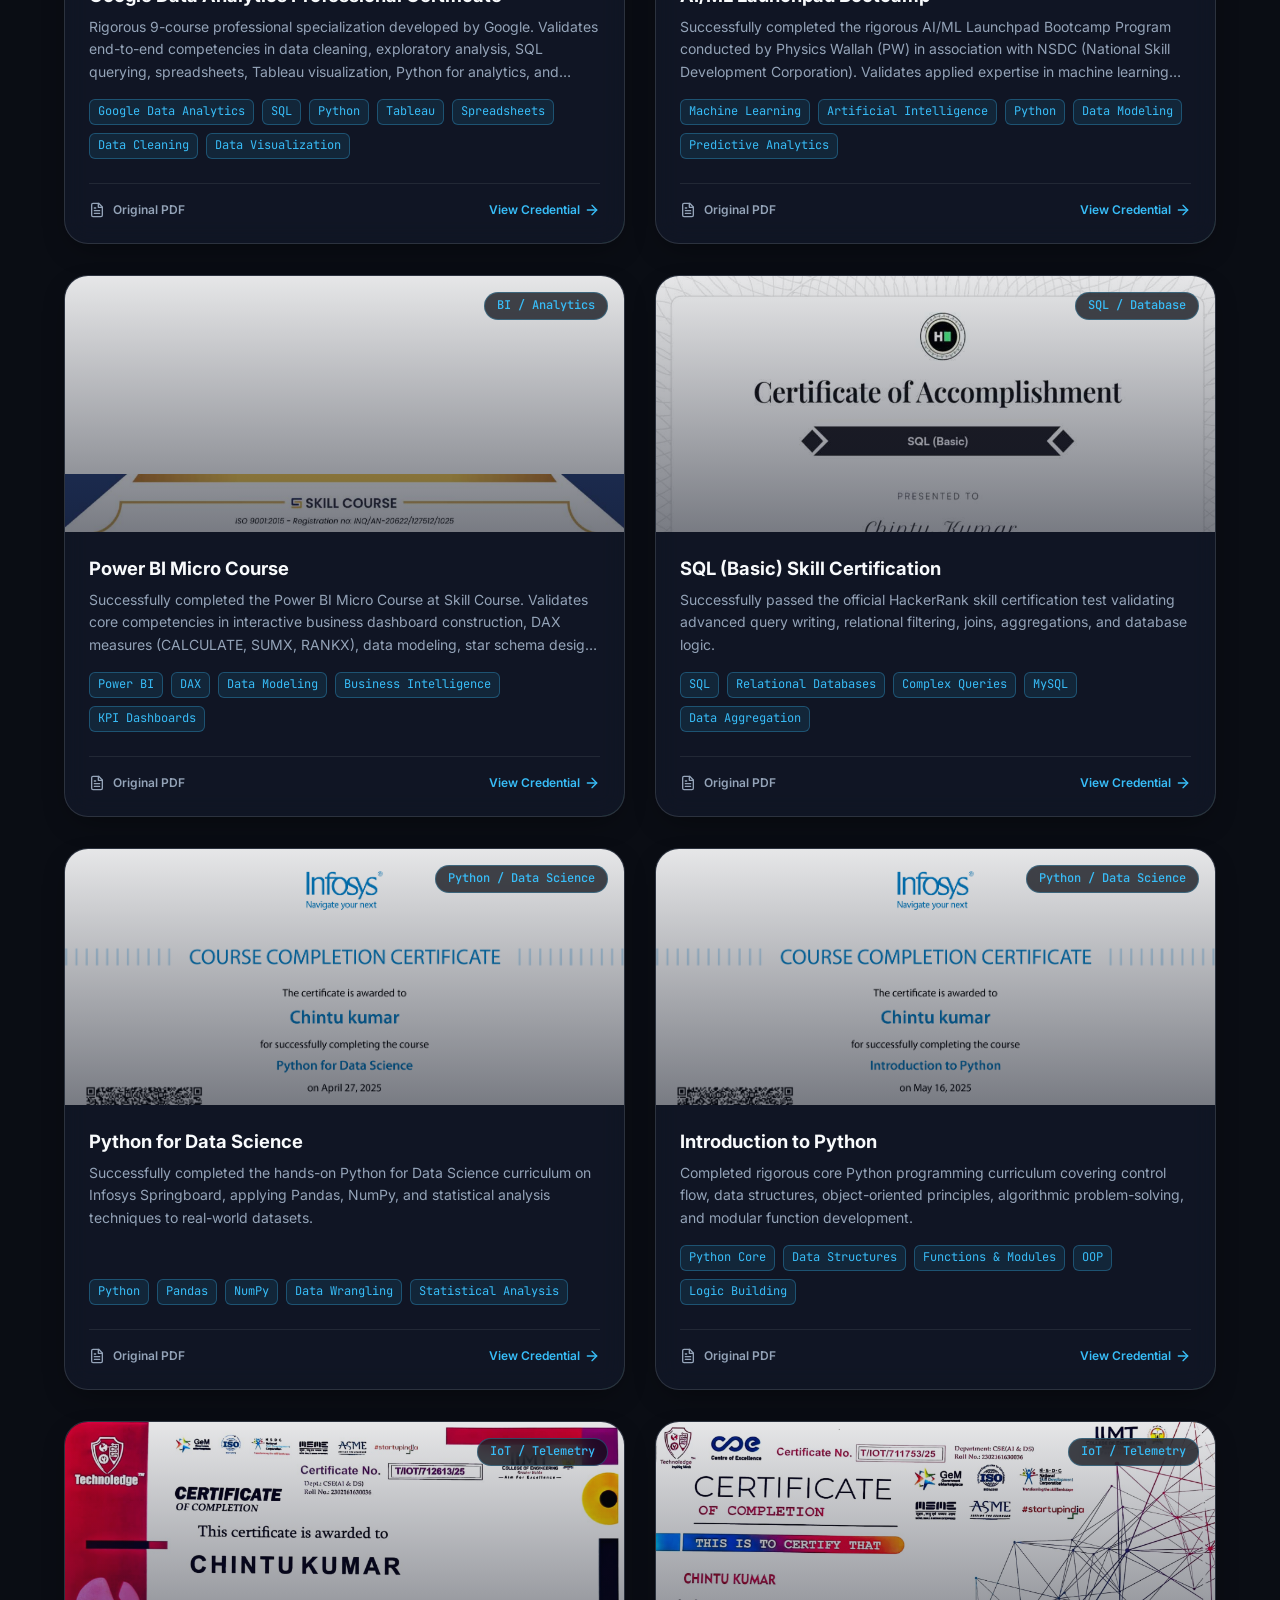
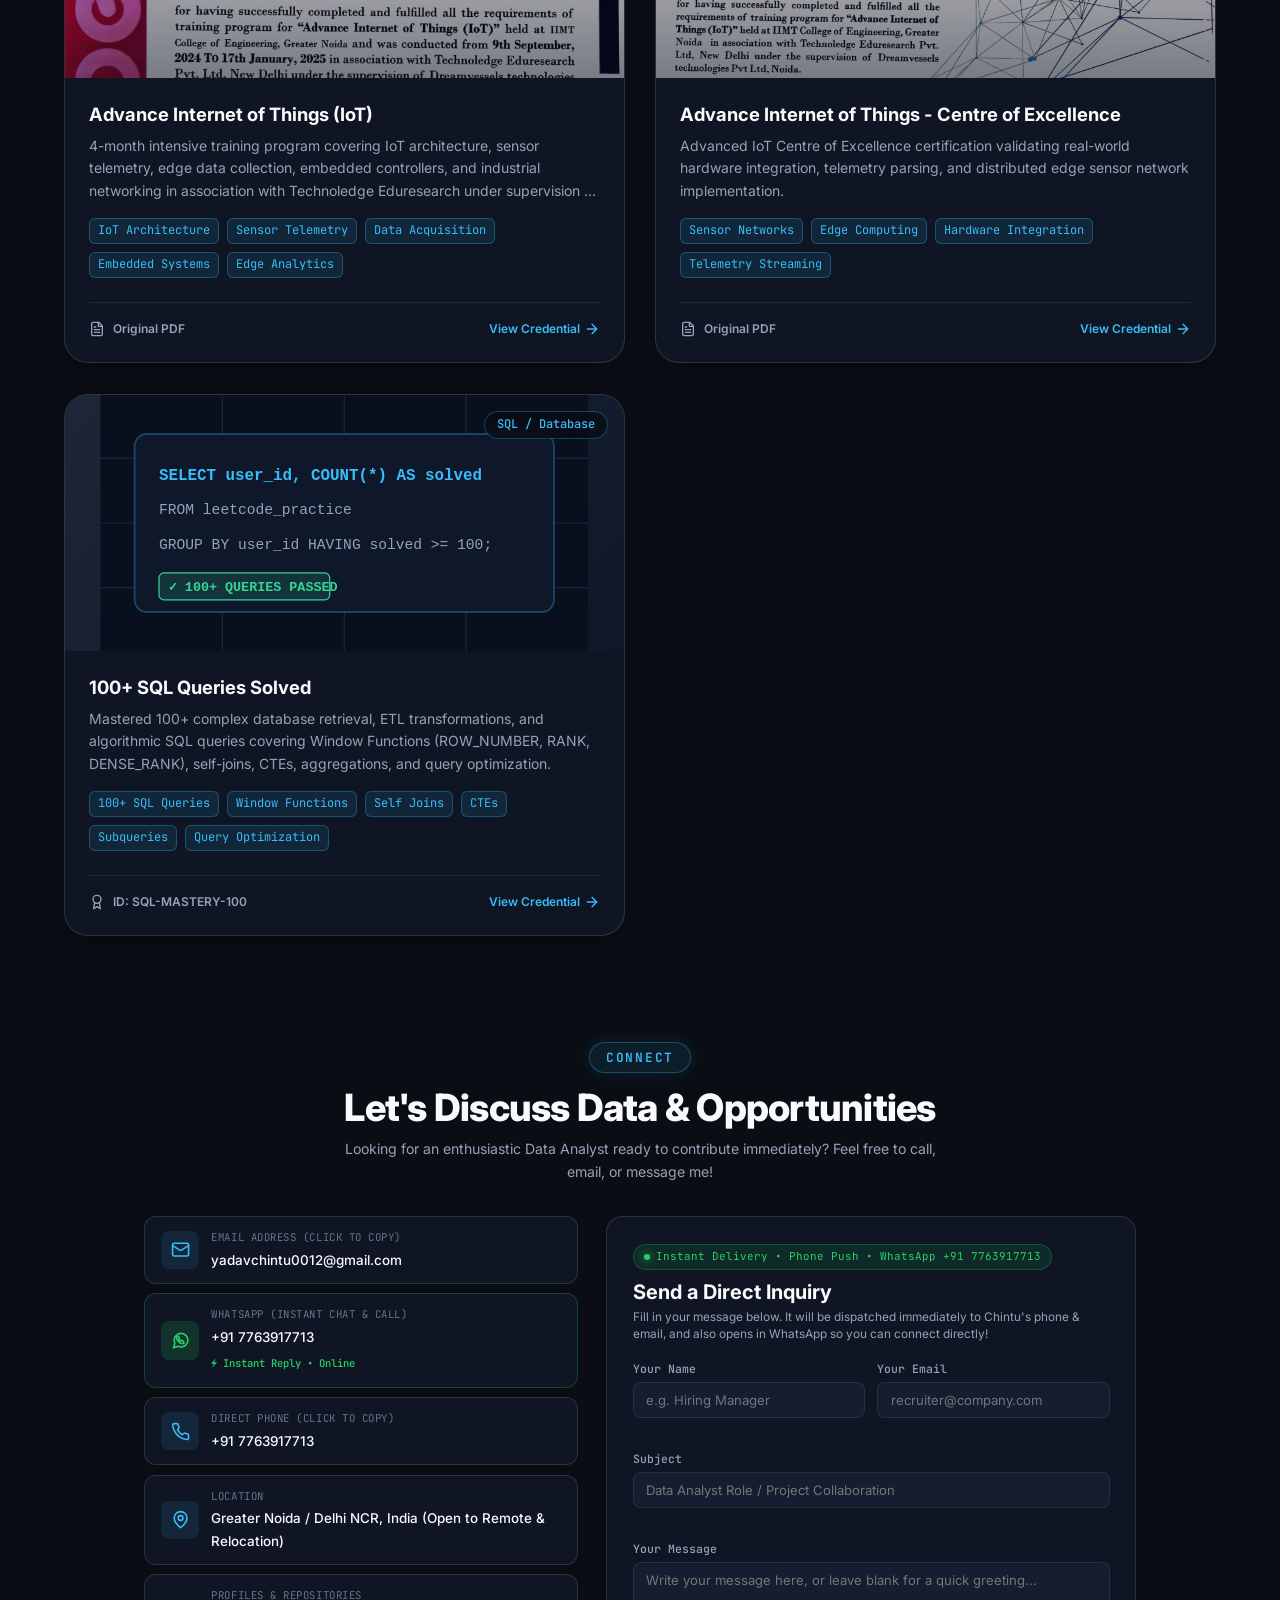
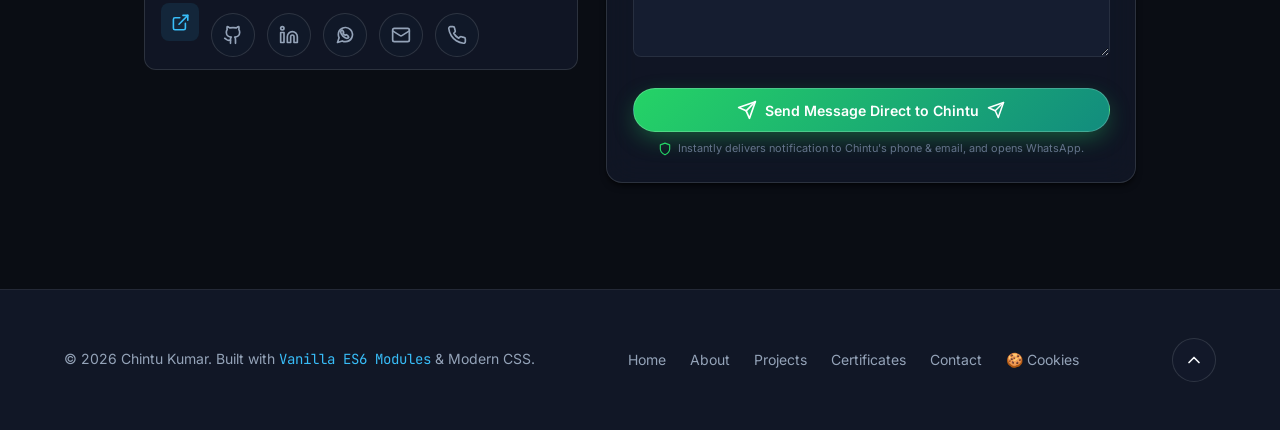
==== commit 5c2adb49: "Revert "Auto-update: Portfolio & ATS Resume updates (2026-09-30 05:32 PM)" This reverts commit b2347" ====
--- a/antigrevity_project/index.html
+++ b/antigrevity_project/index.html
@@ -124,328 +124,26 @@
             </div>
           </div>
 
-          <!-- Right: Data Analytics Command Center Card (Clean, Low-key, Professional) -->
+          <!-- Right: Interactive 3D WebGL Cyber Data Core Stage -->
           <div class="hero-visual reveal reveal-delay-2">
-            <!-- Floating Tech Badges -->
-            <div class="floating-pill pill-1">
-              <svg width="14" height="14" viewBox="0 0 24 24" fill="none" stroke="currentColor" stroke-width="2"><path d="M21 16V8a2 2 0 0 0-1-1.73l-7-4a2 2 0 0 0-2 0l-7 4A2 2 0 0 0 3 8v8a2 2 0 0 0 1 1.73l7 4a2 2 0 0 0 2 0l7-4A2 2 0 0 0 21 16z"/></svg>
-              <span>DAX &amp; Measures</span>
-            </div>
-            <div class="floating-pill pill-2">
-              <svg width="14" height="14" viewBox="0 0 24 24" fill="none" stroke="currentColor" stroke-width="2"><polygon points="12 2 2 7 12 12 22 7 12 2"/><polyline points="2 17 12 22 22 17"/><polyline points="2 12 12 17 22 12"/></svg>
-              <span>RFM Segmentation</span>
-            </div>
-
-            <div class="hero-analytics-card glow-border-3d" data-tilt data-tilt-max="6" data-tilt-scale="1.01">
-              <div class="analytics-card-header">
-                <div class="analytics-status-pill">
-                  <span class="pulse-dot" style="background-color: var(--accent-emerald);"></span>
-                  <span>Pipeline Active</span>
-                </div>
-                <div class="analytics-query-tag">SQL &bull; EDA_PIPELINE.py</div>
-              </div>
-
-              <div class="analytics-card-body">
-                <!-- Mini KPI telemetry row -->
-                <div class="analytics-kpi-row">
-                  <div class="analytics-kpi-item">
-                    <div class="kpi-item-val">100+</div>
-                    <div class="kpi-item-lbl">SQL Solved</div>
-                  </div>
-                  <div class="analytics-kpi-item">
-                    <div class="kpi-item-val">10K+</div>
-                    <div class="kpi-item-lbl">Rows Tested</div>
-                  </div>
-                  <div class="analytics-kpi-item">
-                    <div class="kpi-item-val">50K+</div>
-                    <div class="kpi-item-lbl">Data Cleaned</div>
-                  </div>
-                </div>
-
-                <!-- SVG Sparkline Chart -->
-                <div class="analytics-chart-container">
-                  <div class="chart-header-row">
-                    <div class="chart-legend">
-                      <span class="chart-legend-dot"></span>
-                      <span>EDA Trend Analysis</span>
-                    </div>
-                    <span class="chart-benchmark">+34.8% Efficiency</span>
-                  </div>
-                  <svg class="analytics-sparkline-svg" viewBox="0 0 360 80" preserveAspectRatio="none" aria-hidden="true">
-                    <defs>
-                      <linearGradient id="heroChartGrad" x1="0" y1="0" x2="0" y2="1">
-                        <stop offset="0%" stop-color="#38bdf8" stop-opacity="0.35"/>
-                        <stop offset="100%" stop-color="#38bdf8" stop-opacity="0.0"/>
-                      </linearGradient>
-                    </defs>
-                    <path d="M 0,65 Q 45,55 90,40 T 180,48 T 270,22 T 360,12 L 360,80 L 0,80 Z" fill="url(#heroChartGrad)"/>
-                    <path d="M 0,65 Q 45,55 90,40 T 180,48 T 270,22 T 360,12" fill="none" stroke="#38bdf8" stroke-width="2.5" stroke-linecap="round"/>
-                    <circle cx="90" cy="40" r="3.5" fill="#38bdf8"/>
-                    <circle cx="180" cy="48" r="3.5" fill="#818cf8"/>
-                    <circle cx="270" cy="22" r="3.5" fill="#38bdf8"/>
-                    <circle cx="360" cy="12" r="4.5" fill="#34d399"/>
-                  </svg>
-                </div>
-
-                <!-- ETL Pipeline Stages -->
-                <div class="analytics-pipeline-row">
-                  <div class="pipeline-step active">
-                    <svg width="12" height="12" viewBox="0 0 24 24" fill="none" stroke="currentColor" stroke-width="2.5"><polyline points="20 6 9 17 4 12"/></svg>
-                    <span>Extract</span>
-                  </div>
-                  <span class="pipeline-arrow">&rarr;</span>
-                  <div class="pipeline-step active">
-                    <svg width="12" height="12" viewBox="0 0 24 24" fill="none" stroke="currentColor" stroke-width="2.5"><polyline points="20 6 9 17 4 12"/></svg>
-                    <span>Clean</span>
-                  </div>
-                  <span class="pipeline-arrow">&rarr;</span>
-                  <div class="pipeline-step active">
-                    <svg width="12" height="12" viewBox="0 0 24 24" fill="none" stroke="currentColor" stroke-width="2.5"><polyline points="20 6 9 17 4 12"/></svg>
-                    <span>Transform</span>
-                  </div>
-                  <span class="pipeline-arrow">&rarr;</span>
-                  <div class="pipeline-step active">
-                    <span class="pulse-dot" style="width:6px;height:6px;background:#34d399;"></span>
-                    <span>Visualize</span>
-                  </div>
-                </div>
-              </div>
-            </div>
-          </div>
-        </div>
-      </div>
-    </section>
-
-    <!-- ====================================================================
-         ABOUT SECTION WITH 3D VISUALS & RESUME ACTION WIDGET
-         ==================================================================== -->
-    <!-- ====================================================================
-         ABOUT SECTION - UNBOXED, VISUAL DATA ARCHITECTURE
-         ==================================================================== -->
-    <!-- ====================================================================
-         ABOUT SECTION - STREAMLINED & STRUCTURED
-         ==================================================================== -->
-    <section id="about" class="about">
-      <div class="container">
-        <div class="section-header reveal">
-          <span class="section-tag">Profile Overview</span>
-          <h2 class="section-title">About Me</h2>
-          <p class="section-subtitle">Bridging raw data, statistical analysis, and executive decision-making.</p>
-        </div>
-
-        <div class="about-grid">
-          <!-- Left Column: Profile Card with Photo, Glowing Frame, Floating Chips & Clean Stats Row -->
-          <div class="about-profile-col reveal">
-            <div class="about-profile-card glow-border-3d" data-tilt data-tilt-max="4" data-tilt-scale="1.01">
-              
-              <!-- Circular Photo Frame with Glowing Border & Floating Chips -->
-              <div class="about-photo-wrapper">
-                <div class="about-photo-frame">
-                  <img src="assets/images/chintu_profile_square.jpg" alt="Chintu Kumar - Aspiring Data Analyst" class="about-photo-img" loading="eager" />
-                </div>
-
-                <!-- 3 Floating Chips around the photo -->
-                <div class="floating-chip chip-python" title="Python Data Analysis">
-                  <span class="chip-dot chip-dot-python"></span>
-                  <span class="chip-text">Python</span>
-                </div>
-                <div class="floating-chip chip-powerbi" title="Power BI Dashboards">
-                  <span class="chip-dot chip-dot-powerbi"></span>
-                  <span class="chip-text">Power BI</span>
-                </div>
-                <div class="floating-chip chip-sql" title="SQL Database Querying">
-                  <span class="chip-dot chip-dot-sql"></span>
-                  <span class="chip-text">SQL</span>
-                </div>
-              </div>
-
-              <!-- Clean Stats Row Directly Under Photo -->
-              <div class="about-photo-stats-row">
-                <div class="photo-stat-item">
-                  <div class="photo-stat-val">100+</div>
-                  <div class="photo-stat-lbl">SQL Queries</div>
-                </div>
-                <div class="photo-stat-divider" aria-hidden="true"></div>
-                <div class="photo-stat-item">
-                  <div class="photo-stat-val">10K+</div>
-                  <div class="photo-stat-lbl">Rows</div>
-                </div>
-                <div class="photo-stat-divider" aria-hidden="true"></div>
-                <div class="photo-stat-item">
-                  <div class="photo-stat-val">50K+</div>
-                  <div class="photo-stat-lbl">Data Cleaned</div>
-                </div>
-              </div>
-
-              <!-- Quick Info Badges Grid -->
-              <div class="about-facts-grid">
-                <div class="about-fact-item">
-                  <span class="fact-icon">🎓</span>
-                  <div class="fact-text">
-                    <span class="fact-label">Degree</span>
-                    <strong class="fact-val">B.Tech CSE (AI &amp; DS)</strong>
-                  </div>
-                </div>
-                <div class="about-fact-item">
-                  <span class="fact-icon">💼</span>
-                  <div class="fact-text">
-                    <span class="fact-label">Experience</span>
-                    <strong class="fact-val">Data Analyst Intern</strong>
-                  </div>
-                </div>
-                <div class="about-fact-item">
-                  <span class="fact-icon">📍</span>
-                  <div class="fact-text">
-                    <span class="fact-label">Location</span>
-                    <strong class="fact-val">Greater Noida / Delhi NCR</strong>
-                  </div>
-                </div>
-                <div class="about-fact-item">
-                  <span class="fact-icon">🚀</span>
-                  <div class="fact-text">
-                    <span class="fact-label">Availability</span>
-                    <strong class="fact-val">Open for Roles / Remote</strong>
-                  </div>
-                </div>
-              </div>
-
-              <!-- Resume Action Buttons -->
-              <div class="about-actions-row">
-                <button class="btn btn-primary btn-sm trigger-resume-modal" title="View original resume in fullscreen modal">
-                  <svg width="15" height="15" viewBox="0 0 24 24" fill="none" stroke="currentColor" stroke-width="2"><path d="M14.5 2H6a2 2 0 0 0-2 2v16a2 2 0 0 0 2 2h12a2 2 0 0 0 2-2V7.5L14.5 2z"/><polyline points="14 2 14 8 20 8"/><line x1="16" x2="8" y1="13" y2="13"/><line x1="16" x2="8" y1="17" y2="17"/></svg>
-                  <span>View Resume</span>
-                </button>
-                <a href="assets/Chintu_Kumar_Data_Analyst_Resume.pdf" download="Chintu_Kumar_Data_Analyst_Resume.pdf" class="btn btn-outline btn-sm" title="Download official PDF resume">
-                  <svg width="15" height="15" viewBox="0 0 24 24" fill="none" stroke="currentColor" stroke-width="2"><path d="M21 15v4a2 2 0 0 1-2 2H5a2 2 0 0 1-2-2v-4"/><polyline points="7 10 12 15 17 10"/><line x1="12" x2="12" y1="15" y2="3"/></svg>
-                  <span>Download PDF</span>
-                </a>
-              </div>
-
-            </div>
-          </div>
-
-          <!-- Right Column: 4 Analytical Focus Pillars -->
-          <div class="about-bio-col reveal reveal-delay-2">
-            <div class="about-bio-card glow-border-3d" data-tilt data-tilt-max="4" data-tilt-scale="1.01">
-              <h3 class="about-bio-heading">
-                <svg width="20" height="20" viewBox="0 0 24 24" fill="none" stroke="var(--accent-cyan)" stroke-width="2"><circle cx="12" cy="12" r="10"/><path d="M12 16v-4"/><path d="M12 8h.01"/></svg>
-                Analytical Thinker &amp; Problem Solver
-              </h3>
-              
-              <p id="about-bio" class="about-bio-text">
-                B.Tech Computer Science (AI &amp; Data Science) undergraduate at <strong>IIMT Engineering College</strong> with hands-on internship experience at <strong>Alfido Tech</strong>. Specialized in Python, SQL pipeline construction, exploratory data analysis (EDA), and interactive Power BI dashboard development. Passionate about automating data workflows, engineering RFM customer models, and translating complex datasets into clear, actionable business strategies.
-              </p>
-
-              <!-- 4 Analytical Focus Pillars Grid -->
-              <div class="about-pillars-grid">
-                <div class="pillar-card glow-border-3d" data-tilt data-tilt-max="6" data-tilt-scale="1.02">
-                  <div class="pillar-icon-wrap" style="color: var(--accent-cyan);">
-                    <svg width="22" height="22" viewBox="0 0 24 24" fill="none" stroke="currentColor" stroke-width="2"><path d="M21 16V8a2 2 0 0 0-1-1.73l-7-4a2 2 0 0 0-2 0l-7 4A2 2 0 0 0 3 8v8a2 2 0 0 0 1 1.73l7 4a2 2 0 0 0 2 0l7-4A2 2 0 0 0 21 16z"/><polyline points="3.27 6.96 12 12.01 20.73 6.96"/><line x1="12" y1="22.08" x2="12" y2="12"/></svg>
-                  </div>
-                  <div>
-                    <h4 class="pillar-title">Data Cleaning &amp; Wrangling</h4>
-                    <p class="pillar-desc">Cleaning 50,000+ raw rows using Pandas &amp; NumPy, resolving null values, outliers, and automating ETL tasks.</p>
-                  </div>
-                </div>
-
-                <div class="pillar-card glow-border-3d" data-tilt data-tilt-max="6" data-tilt-scale="1.02">
-                  <div class="pillar-icon-wrap" style="color: var(--accent-emerald);">
-                    <svg width="22" height="22" viewBox="0 0 24 24" fill="none" stroke="currentColor" stroke-width="2"><line x1="18" y1="20" x2="18" y2="10"/><line x1="12" y1="20" x2="12" y2="4"/><line x1="6" y1="20" x2="6" y2="14"/></svg>
-                  </div>
-                  <div>
-                    <h4 class="pillar-title">Exploratory Analysis (EDA)</h4>
-                    <p class="pillar-desc">Engineering RFM segmentation, customer lifetime metrics, and detecting high-value business trends.</p>
-                  </div>
-                </div>
-
-                <div class="pillar-card glow-border-3d" data-tilt data-tilt-max="6" data-tilt-scale="1.02">
-                  <div class="pillar-icon-wrap" style="color: var(--accent-violet);">
-                    <svg width="22" height="22" viewBox="0 0 24 24" fill="none" stroke="currentColor" stroke-width="2"><rect x="3" y="3" width="18" height="18" rx="2"/><path d="M3 9h18"/><path d="M9 21V9"/></svg>
-                  </div>
-                  <div>
-                    <h4 class="pillar-title">Power BI &amp; DAX Dashboards</h4>
-                    <p class="pillar-desc">Architecting interactive multi-page dashboards, KPI scorecards, and DAX calculations (CALCULATE, SUMX, RANKX).</p>
-                  </div>
-                </div>
-
-                <div class="pillar-card glow-border-3d" data-tilt data-tilt-max="6" data-tilt-scale="1.02">
-                  <div class="pillar-icon-wrap" style="color: #f59e0b;">
-                    <svg width="22" height="22" viewBox="0 0 24 24" fill="none" stroke="currentColor" stroke-width="2"><ellipse cx="12" cy="5" rx="9" ry="3"/><path d="M21 12c0 1.66-4 3-9 3s-9-1.34-9-3"/><path d="M3 5v14c0 1.66 4 3 9 3s9-1.34 9-3V5"/></svg>
-                  </div>
-                  <div>
-                    <h4 class="pillar-title">SQL Querying &amp; Optimization</h4>
-                    <p class="pillar-desc">Writing complex SQL queries with CTEs, window functions, and multi-table joins (100+ complex SQL queries solved).</p>
-                  </div>
-                </div>
-              </div>
-
-            </div>
-          </div>
-        </div>
-      </div>
-    </section>
-
-    <!-- ====================================================================
-         EXPERIENCE & EDUCATION TIMELINE
-         ==================================================================== -->
-    <section id="experience" class="timeline">
-      <div class="container">
-        <div class="section-header reveal">
-          <span class="section-tag">Career &amp; Education</span>
-          <h2 class="section-title">Experience &amp; Academic Background</h2>
-          <p class="section-subtitle">Hands-on internships, dataset preprocessing pipelines, and continuous academic growth in AI &amp; Data Science.</p>
-        </div>
-
-        <div class="timeline-tabs reveal">
-          <button class="timeline-tab-btn active" data-tab="experience">Work Experience</button>
-          <button class="timeline-tab-btn" data-tab="education">Education &amp; Degrees</button>
-        </div>
-
-        <div id="timeline-items-container" class="timeline-container">
-          <!-- Injected by JavaScript timeline.js -->
-        </div>
-      </div>
-    </section>
-
-    <!-- ====================================================================
-         SKILLS SECTION
-         ==================================================================== -->
-    <section id="skills" class="skills">
-      <div class="container">
-        <div class="section-header reveal">
-          <span class="section-tag">Technical Competencies</span>
-          <h2 class="section-title">Skills &amp; Technologies</h2>
-          <p class="section-subtitle">Core programming languages, data manipulation packages, and business intelligence suites.</p>
-        </div>
-
-        <div class="skills-filter-group reveal">
-          <button class="skills-filter-btn active" data-category="all">All Skills</button>
-          <button class="skills-filter-btn" data-category="frontend">Python &amp; SQL</button>
-          <button class="skills-filter-btn" data-category="backend">BI &amp; Visualization</button>
-          <button class="skills-filter-btn" data-category="devops">Databases &amp; ETL</button>
-          <button class="skills-filter-btn" data-category="tools">Analytics &amp; Tools</button>
-        </div>
-
-        <div id="skills-grid" class="skills-grid">
-          <!-- Injected by JavaScript skills.js -->
-        </div>
-
-        <!-- Interactive 3D WebGL Cyber Data Core Stage in Skills Section -->
-        <div class="skills-3d-showcase reveal" style="margin-top: clamp(2.5rem, 4vw, 3.5rem);">
-          <div class="skills-3d-wrapper">
-            <div class="hero-3d-container glow-border-3d" id="skills-3d-stage">
+            <div class="floating-3d-tag">
+              <span class="pulse-dot" style="background-color: var(--accent-cyan);"></span>
+              <span>Interactive 3D WebGL</span>
+            </div>
+
+            <div class="hero-3d-container glow-border-3d" id="hero-3d-stage">
               <!-- 3D Header HUD Bar -->
               <div class="hero-3d-hud-header">
                 <div class="hero-3d-status">
                   <span class="pulse-dot"></span>
-                  <span>Interactive 3D Tech Core</span>
-                </div>
-                <div class="hero-3d-tag">Python &bull; SQL &bull; Power BI Stack</div>
+                  <span>3D Cyber Data Core</span>
+                </div>
+                <div class="hero-3d-tag">Python • SQL • Power BI</div>
               </div>
 
               <!-- 3D Canvas Viewport -->
               <div class="hero-3d-canvas-wrapper" title="Click and drag to rotate the 3D core in real-time">
-                <canvas id="skills-3d-canvas"></canvas>
+                <canvas id="hero-3d-canvas"></canvas>
                 <div class="hero-3d-hint">Drag to rotate in 3D</div>
 
                 <!-- 3D Interactive Controls -->
@@ -485,7 +183,185 @@
                 </div>
               </div>
             </div>
+
+            <div class="hero-sub-kpi-badge floating-3d-badge">
+              <span class="pulse-dot" style="background-color: var(--accent-violet);"></span>
+              <span>EDA • RFM • DAX • Python Pipelines</span>
+            </div>
           </div>
+        </div>
+      </div>
+    </section>
+
+    <!-- ====================================================================
+         ABOUT SECTION WITH 3D VISUALS & RESUME ACTION WIDGET
+         ==================================================================== -->
+    <!-- ====================================================================
+         ABOUT SECTION - UNBOXED, VISUAL DATA ARCHITECTURE
+         ==================================================================== -->
+    <!-- ====================================================================
+         ABOUT SECTION - STREAMLINED & STRUCTURED
+         ==================================================================== -->
+    <section id="about" class="about">
+      <div class="container">
+        <div class="section-header reveal">
+          <span class="section-tag">Profile Overview</span>
+          <h2 class="section-title">About Me</h2>
+          <p class="section-subtitle">Bridging raw data, statistical analysis, and executive decision-making.</p>
+        </div>
+
+        <div class="about-grid">
+          <!-- Left Column: Biography & Fast Facts -->
+          <div class="about-bio-col reveal">
+            <div class="about-bio-card glow-border-3d" data-tilt data-tilt-max="5" data-tilt-scale="1.01">
+              <h3 class="about-bio-heading">Analytical Thinker &amp; Problem Solver</h3>
+              
+              <p id="about-bio" class="about-bio-text">
+                B.Tech Computer Science (AI &amp; Data Science) undergraduate at <strong>IIMT Engineering College</strong> with hands-on internship experience at <strong>Alfido Tech</strong>. Specialized in Python, SQL pipeline construction, exploratory data analysis (EDA), and interactive Power BI dashboard development. Passionate about automating data workflows, engineering RFM customer models, and translating complex datasets into clear, actionable business strategies.
+              </p>
+
+              <!-- Quick Info Badges Grid -->
+              <div class="about-facts-grid">
+                <div class="about-fact-item">
+                  <span class="fact-icon">🎓</span>
+                  <div class="fact-text">
+                    <span class="fact-label">Degree</span>
+                    <strong class="fact-val">B.Tech CSE (AI &amp; DS)</strong>
+                  </div>
+                </div>
+                <div class="about-fact-item">
+                  <span class="fact-icon">💼</span>
+                  <div class="fact-text">
+                    <span class="fact-label">Experience</span>
+                    <strong class="fact-val">Data Analyst Intern</strong>
+                  </div>
+                </div>
+                <div class="about-fact-item">
+                  <span class="fact-icon">📍</span>
+                  <div class="fact-text">
+                    <span class="fact-label">Location</span>
+                    <strong class="fact-val">Greater Noida / Delhi NCR</strong>
+                  </div>
+                </div>
+                <div class="about-fact-item">
+                  <span class="fact-icon">🚀</span>
+                  <div class="fact-text">
+                    <span class="fact-label">Availability</span>
+                    <strong class="fact-val">Open for Roles / Remote</strong>
+                  </div>
+                </div>
+              </div>
+
+              <!-- Resume Action Buttons -->
+              <div class="about-actions-row">
+                <button class="btn btn-primary btn-sm trigger-resume-modal" title="View original resume in fullscreen modal">
+                  <svg width="15" height="15" viewBox="0 0 24 24" fill="none" stroke="currentColor" stroke-width="2"><path d="M14.5 2H6a2 2 0 0 0-2 2v16a2 2 0 0 0 2 2h12a2 2 0 0 0 2-2V7.5L14.5 2z"/><polyline points="14 2 14 8 20 8"/><line x1="16" x2="8" y1="13" y2="13"/><line x1="16" x2="8" y1="17" y2="17"/></svg>
+                  <span>View Resume</span>
+                </button>
+                <a href="assets/Chintu_Kumar_Data_Analyst_Resume.pdf" download="Chintu_Kumar_Data_Analyst_Resume.pdf" class="btn btn-outline btn-sm" title="Download official PDF resume">
+                  <svg width="15" height="15" viewBox="0 0 24 24" fill="none" stroke="currentColor" stroke-width="2"><path d="M21 15v4a2 2 0 0 1-2 2H5a2 2 0 0 1-2-2v-4"/><polyline points="7 10 12 15 17 10"/><line x1="12" x2="12" y1="15" y2="3"/></svg>
+                  <span>Download PDF</span>
+                </a>
+              </div>
+            </div>
+          </div>
+
+          <!-- Right Column: 4 Analytical Focus Pillars -->
+          <div class="about-pillars-col reveal reveal-delay-2">
+            <div class="about-pillars-grid">
+              <div class="pillar-card glow-border-3d" data-tilt data-tilt-max="8" data-tilt-scale="1.02">
+                <div class="pillar-icon-wrap" style="color: var(--accent-cyan);">
+                  <svg width="22" height="22" viewBox="0 0 24 24" fill="none" stroke="currentColor" stroke-width="2"><path d="M21 16V8a2 2 0 0 0-1-1.73l-7-4a2 2 0 0 0-2 0l-7 4A2 2 0 0 0 3 8v8a2 2 0 0 0 1 1.73l7 4a2 2 0 0 0 2 0l7-4A2 2 0 0 0 21 16z"/><polyline points="3.27 6.96 12 12.01 20.73 6.96"/><line x1="12" y1="22.08" x2="12" y2="12"/></svg>
+                </div>
+                <div>
+                  <h4 class="pillar-title">Data Cleaning &amp; Wrangling</h4>
+                  <p class="pillar-desc">Cleaning 50,000+ raw rows using Pandas &amp; NumPy, resolving null values, outliers, and automating ETL tasks.</p>
+                </div>
+              </div>
+
+              <div class="pillar-card glow-border-3d" data-tilt data-tilt-max="8" data-tilt-scale="1.02">
+                <div class="pillar-icon-wrap" style="color: var(--accent-emerald);">
+                  <svg width="22" height="22" viewBox="0 0 24 24" fill="none" stroke="currentColor" stroke-width="2"><line x1="18" y1="20" x2="18" y2="10"/><line x1="12" y1="20" x2="12" y2="4"/><line x1="6" y1="20" x2="6" y2="14"/></svg>
+                </div>
+                <div>
+                  <h4 class="pillar-title">Exploratory Analysis (EDA)</h4>
+                  <p class="pillar-desc">Engineering RFM segmentation, customer lifetime metrics, and detecting high-value business trends.</p>
+                </div>
+              </div>
+
+              <div class="pillar-card glow-border-3d" data-tilt data-tilt-max="8" data-tilt-scale="1.02">
+                <div class="pillar-icon-wrap" style="color: var(--accent-violet);">
+                  <svg width="22" height="22" viewBox="0 0 24 24" fill="none" stroke="currentColor" stroke-width="2"><rect x="3" y="3" width="18" height="18" rx="2"/><path d="M3 9h18"/><path d="M9 21V9"/></svg>
+                </div>
+                <div>
+                  <h4 class="pillar-title">Power BI &amp; DAX Dashboards</h4>
+                  <p class="pillar-desc">Architecting interactive multi-page dashboards, KPI scorecards, and DAX calculations (CALCULATE, SUMX, RANKX).</p>
+                </div>
+              </div>
+
+              <div class="pillar-card glow-border-3d" data-tilt data-tilt-max="8" data-tilt-scale="1.02">
+                <div class="pillar-icon-wrap" style="color: #f59e0b;">
+                  <svg width="22" height="22" viewBox="0 0 24 24" fill="none" stroke="currentColor" stroke-width="2"><ellipse cx="12" cy="5" rx="9" ry="3"/><path d="M21 12c0 1.66-4 3-9 3s-9-1.34-9-3"/><path d="M3 5v14c0 1.66 4 3 9 3s9-1.34 9-3V5"/></svg>
+                </div>
+                <div>
+                  <h4 class="pillar-title">SQL Querying &amp; Optimization</h4>
+                  <p class="pillar-desc">Writing complex SQL queries with CTEs, window functions, and multi-table joins (100+ complex SQL queries solved).</p>
+                </div>
+              </div>
+            </div>
+          </div>
+        </div>
+
+        <!-- Integrated Key Metrics Strip -->
+        <div id="stats-container" class="about-stats-strip reveal">
+          <!-- Injected by JavaScript statsCounter.js -->
+        </div>
+      </div>
+    </section>
+
+    <!-- ====================================================================
+         EXPERIENCE & EDUCATION TIMELINE
+         ==================================================================== -->
+    <section id="experience" class="timeline">
+      <div class="container">
+        <div class="section-header reveal">
+          <span class="section-tag">Career &amp; Education</span>
+          <h2 class="section-title">Experience &amp; Academic Background</h2>
+          <p class="section-subtitle">Hands-on internships, dataset preprocessing pipelines, and continuous academic growth in AI &amp; Data Science.</p>
+        </div>
+
+        <div class="timeline-tabs reveal">
+          <button class="timeline-tab-btn active" data-tab="experience">Work Experience</button>
+          <button class="timeline-tab-btn" data-tab="education">Education &amp; Degrees</button>
+        </div>
+
+        <div id="timeline-items-container" class="timeline-container">
+          <!-- Injected by JavaScript timeline.js -->
+        </div>
+      </div>
+    </section>
+
+    <!-- ====================================================================
+         SKILLS SECTION
+         ==================================================================== -->
+    <section id="skills" class="skills">
+      <div class="container">
+        <div class="section-header reveal">
+          <span class="section-tag">Technical Competencies</span>
+          <h2 class="section-title">Skills &amp; Technologies</h2>
+          <p class="section-subtitle">Core programming languages, data manipulation packages, and business intelligence suites.</p>
+        </div>
+
+        <div class="skills-filter-group reveal">
+          <button class="skills-filter-btn active" data-category="all">All Skills</button>
+          <button class="skills-filter-btn" data-category="frontend">Python &amp; SQL</button>
+          <button class="skills-filter-btn" data-category="backend">BI &amp; Visualization</button>
+          <button class="skills-filter-btn" data-category="devops">Databases &amp; ETL</button>
+          <button class="skills-filter-btn" data-category="tools">Analytics &amp; Tools</button>
+        </div>
+
+        <div id="skills-grid" class="skills-grid">
+          <!-- Injected by JavaScript skills.js -->
         </div>
       </div>
     </section>
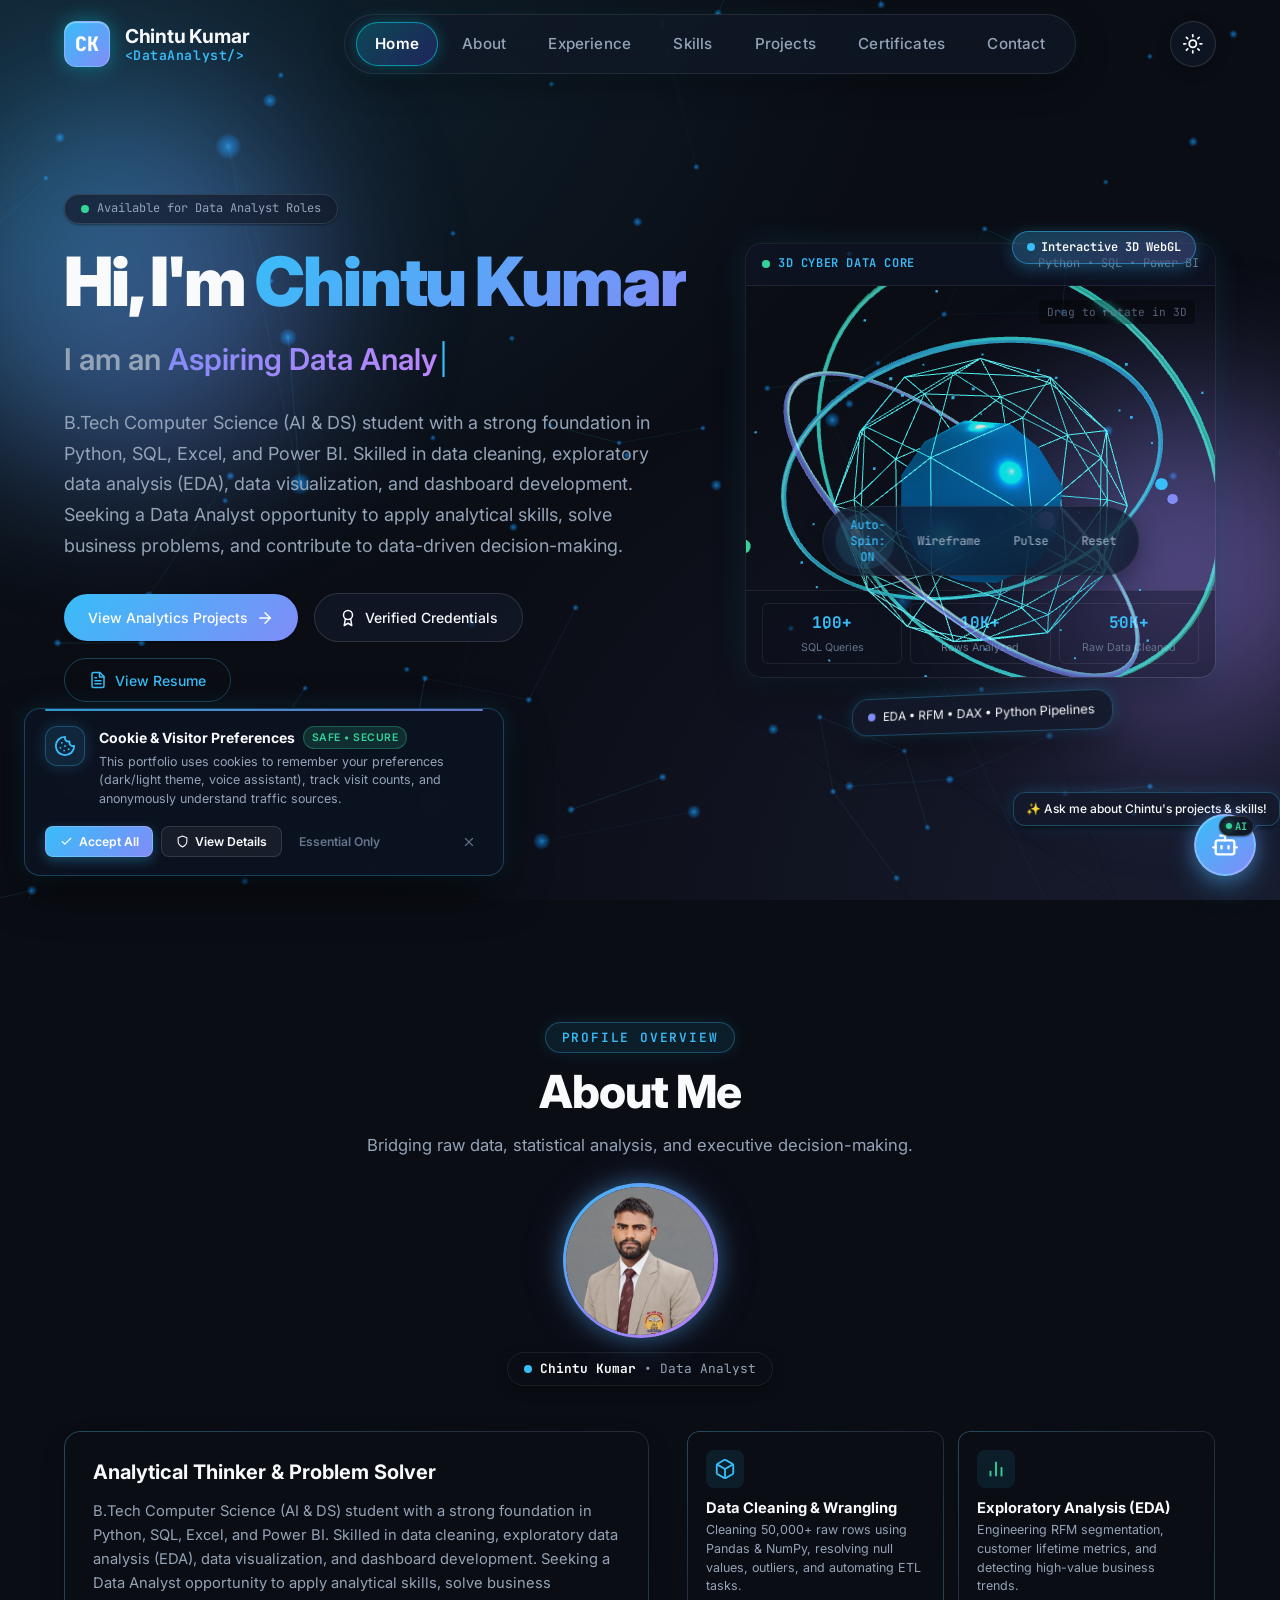
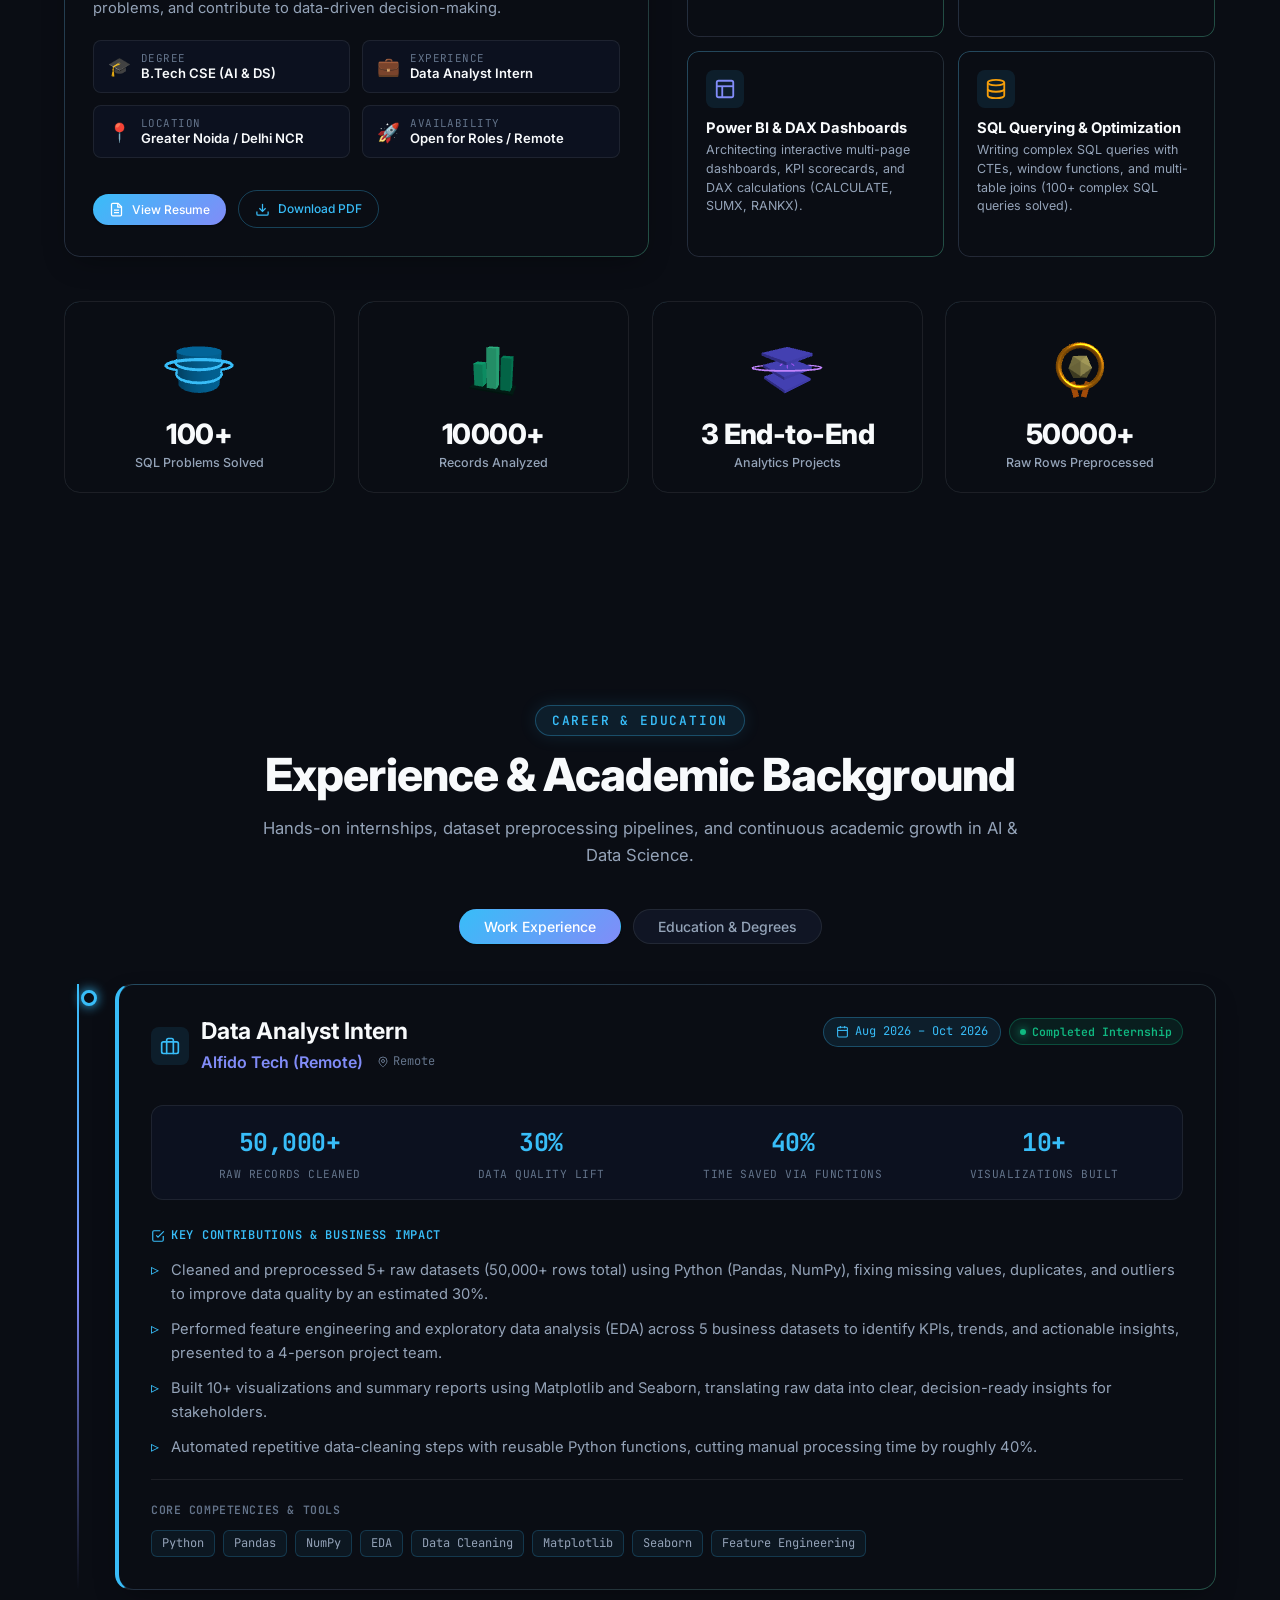
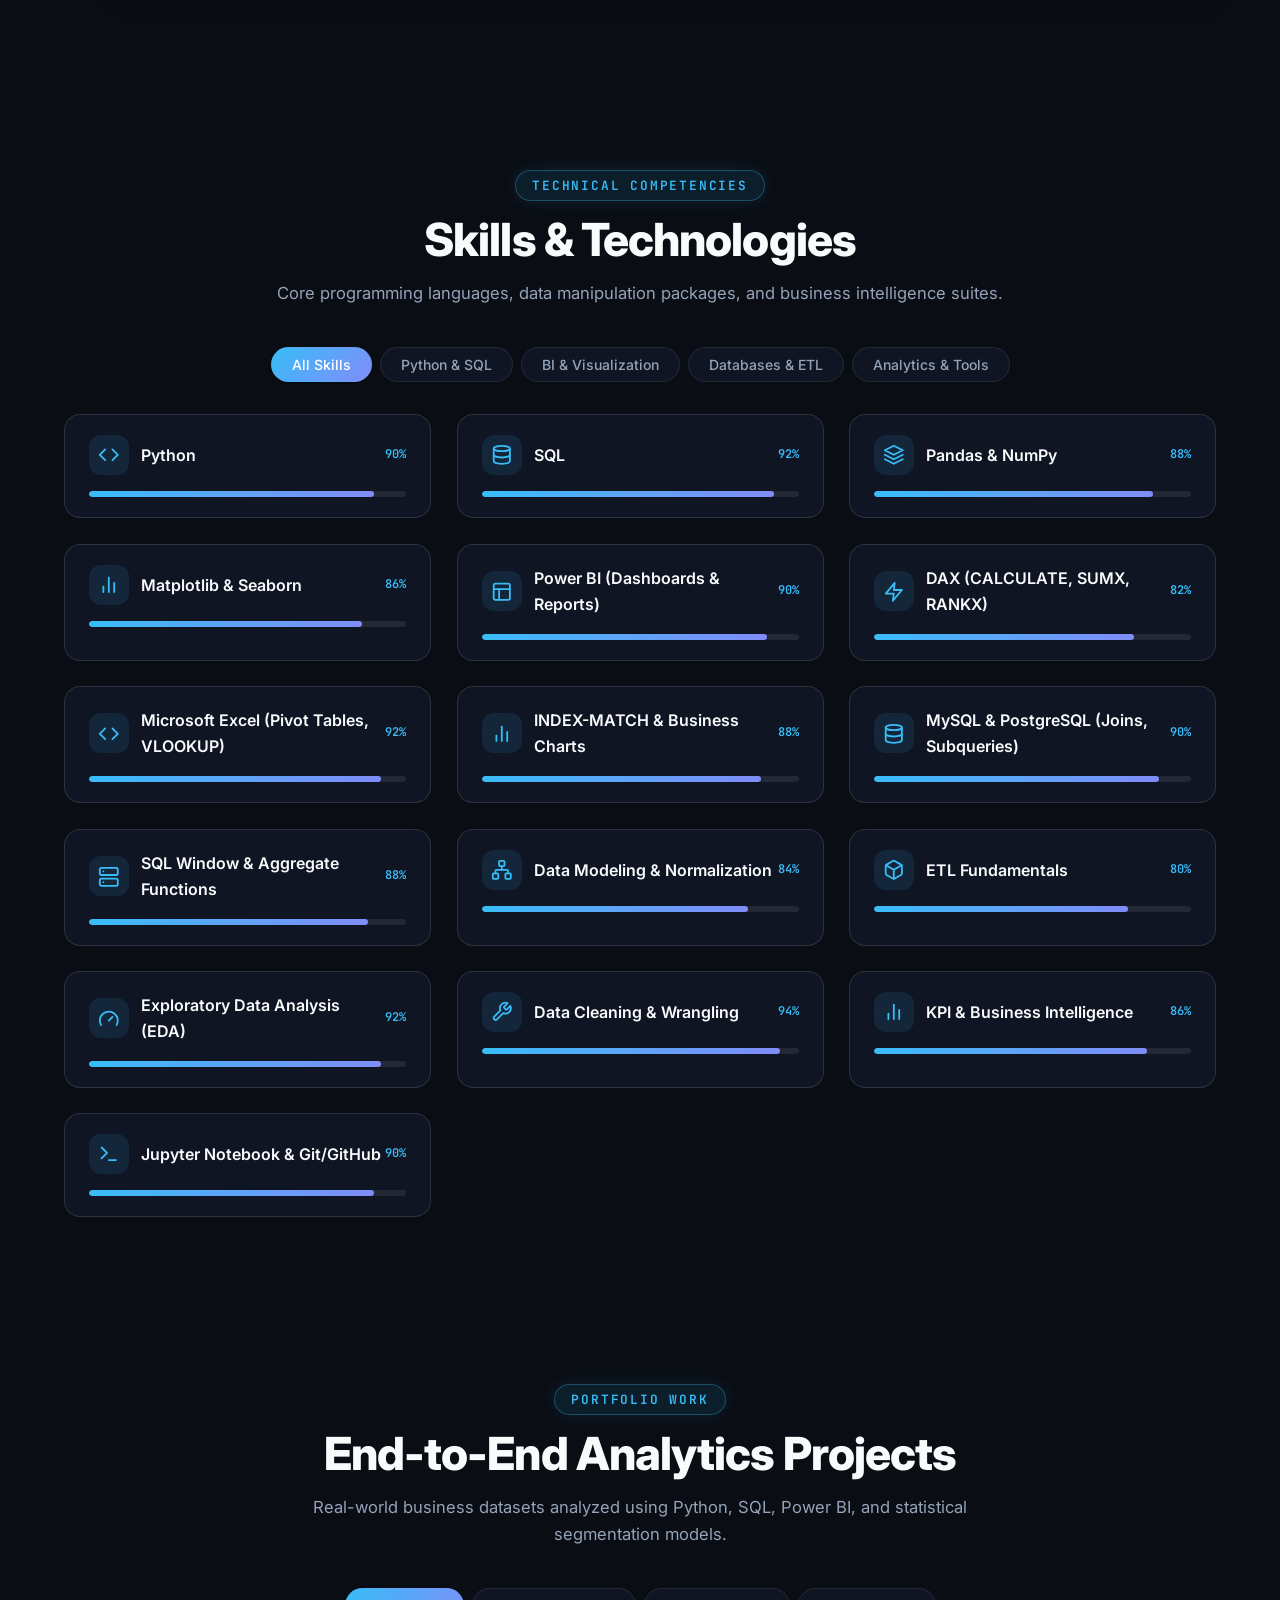
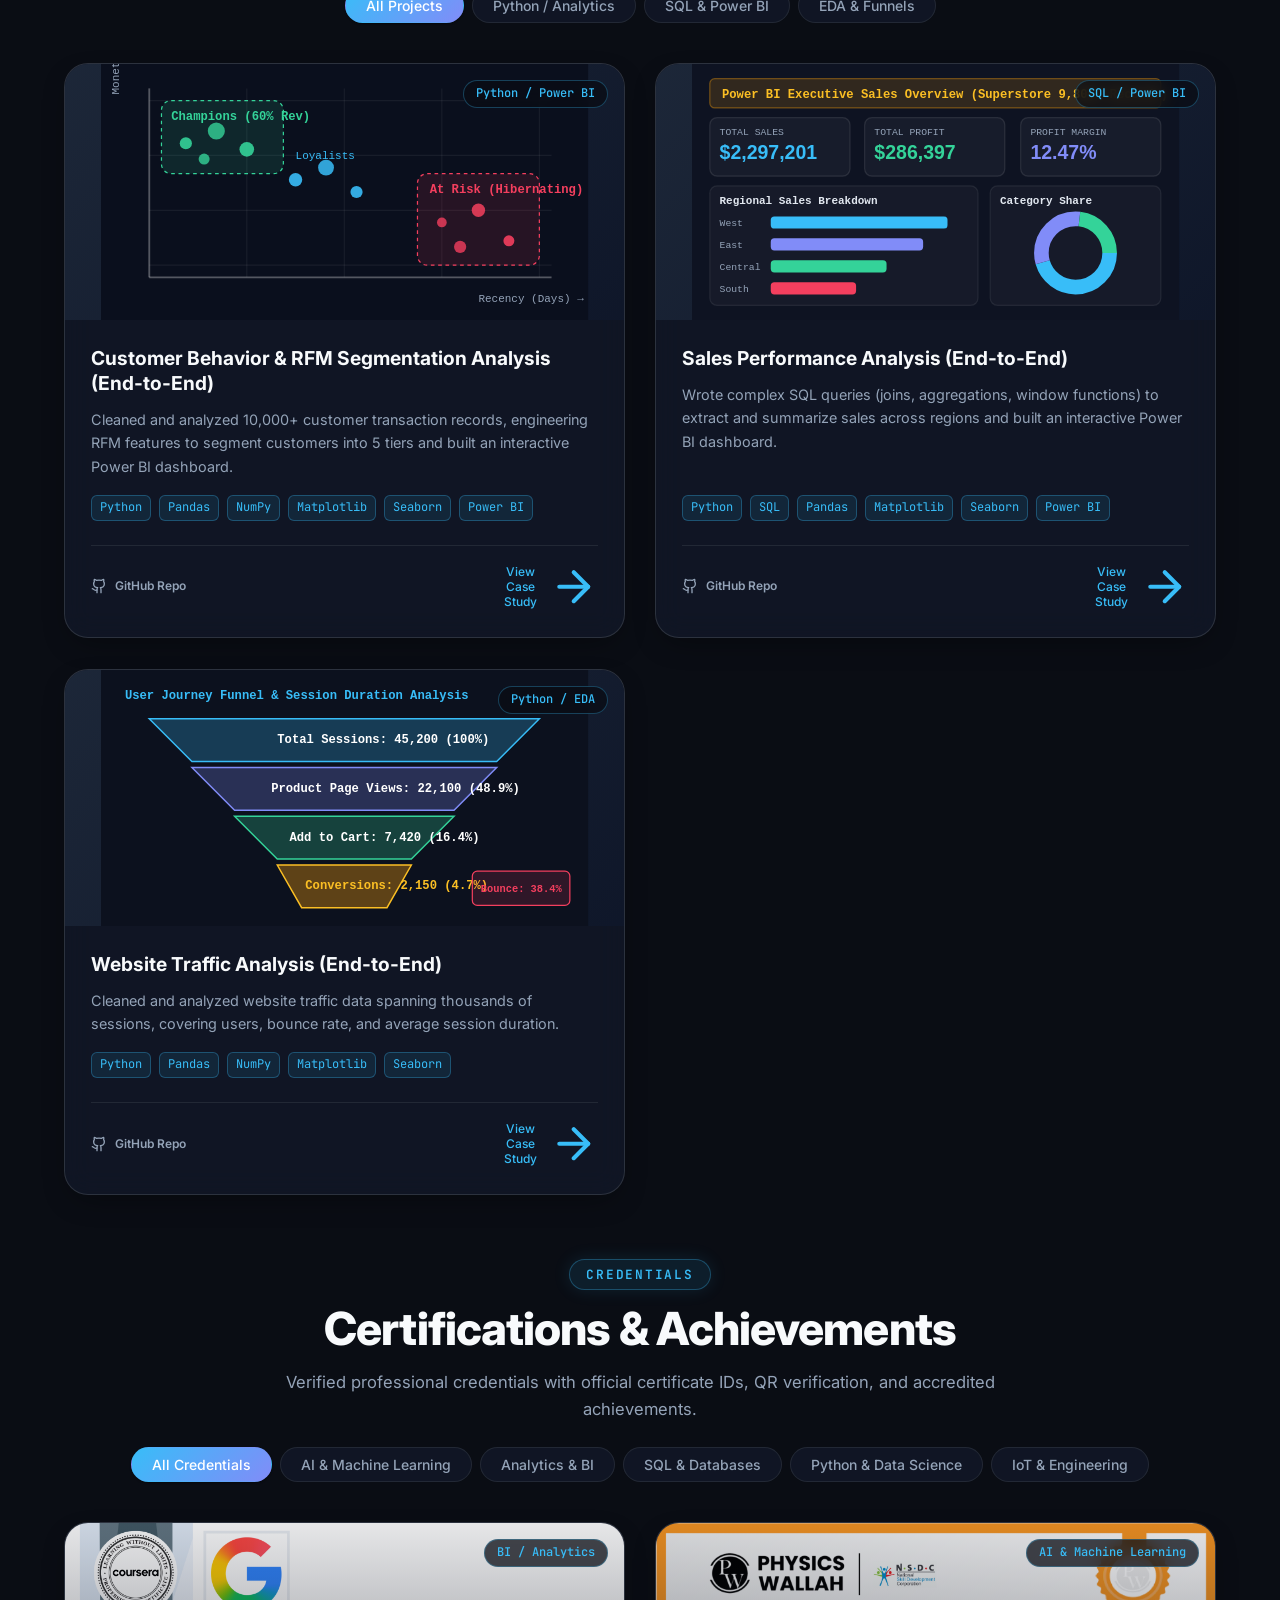
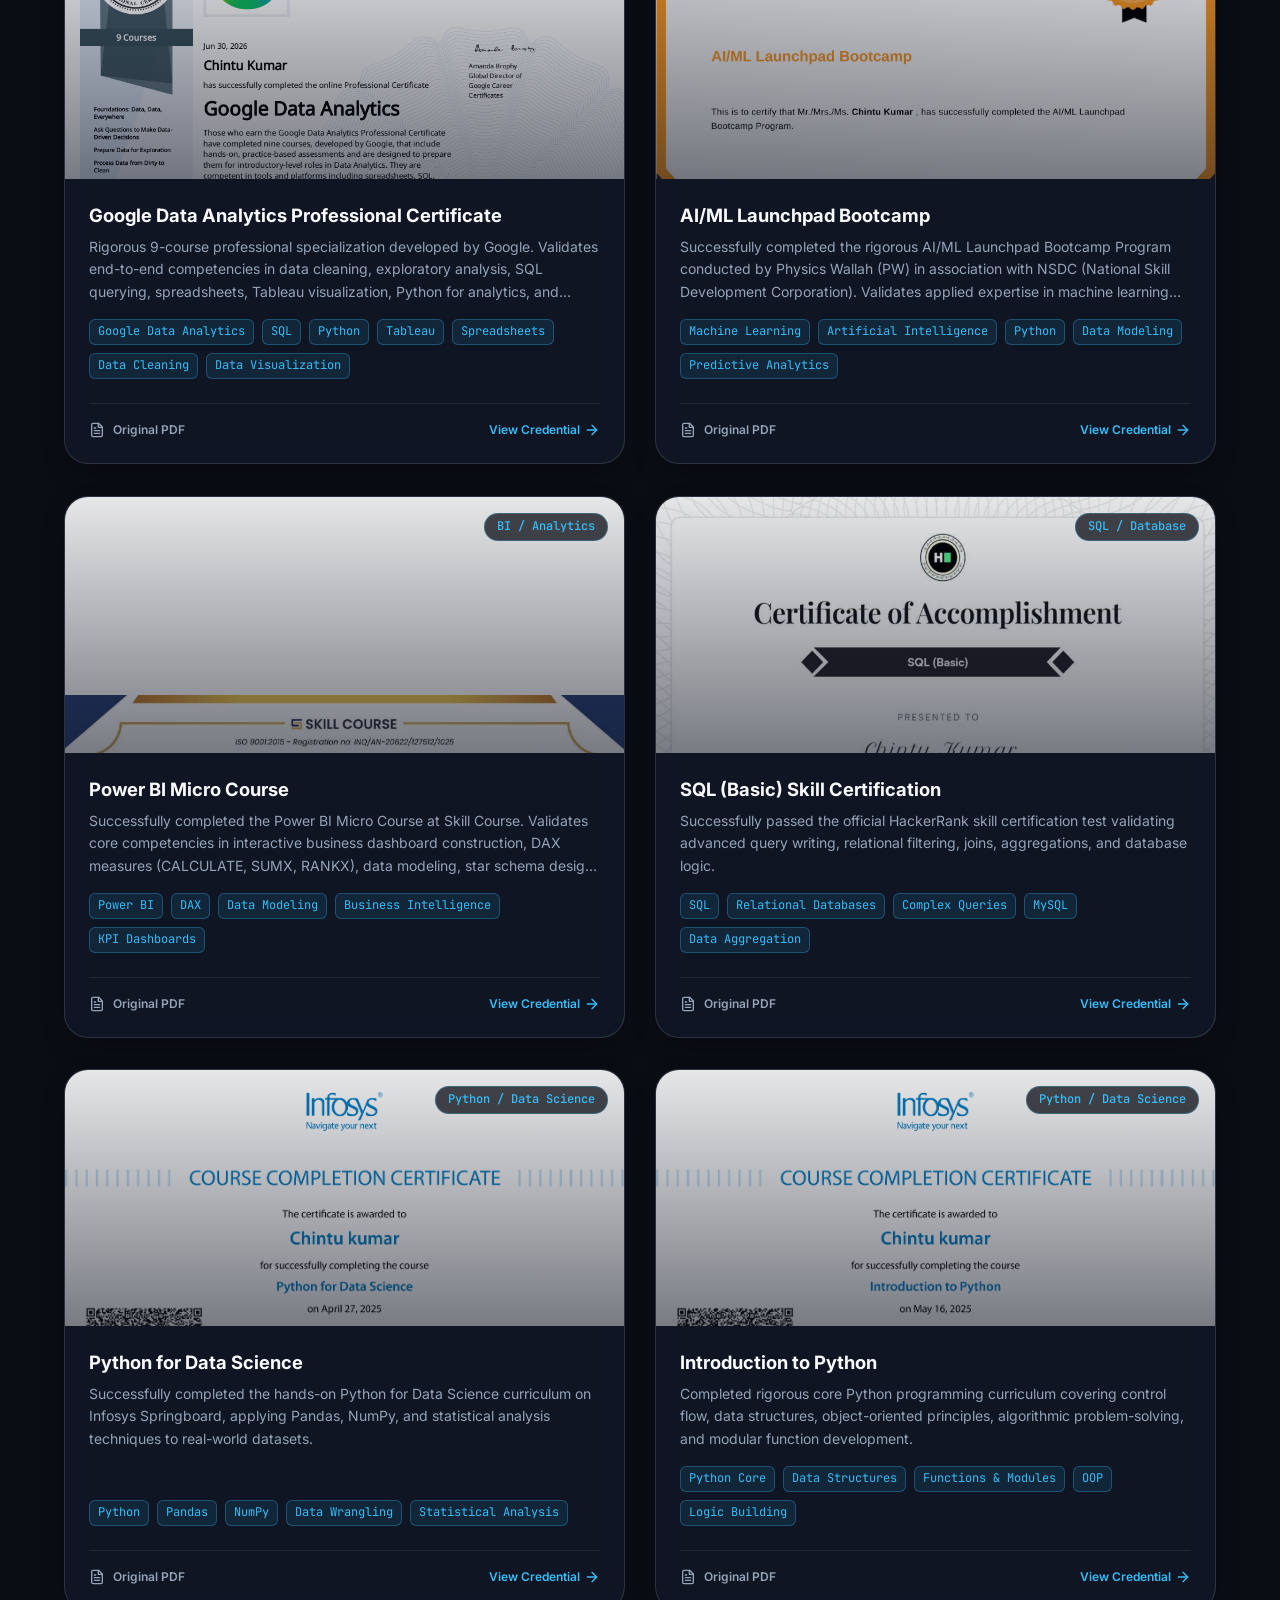
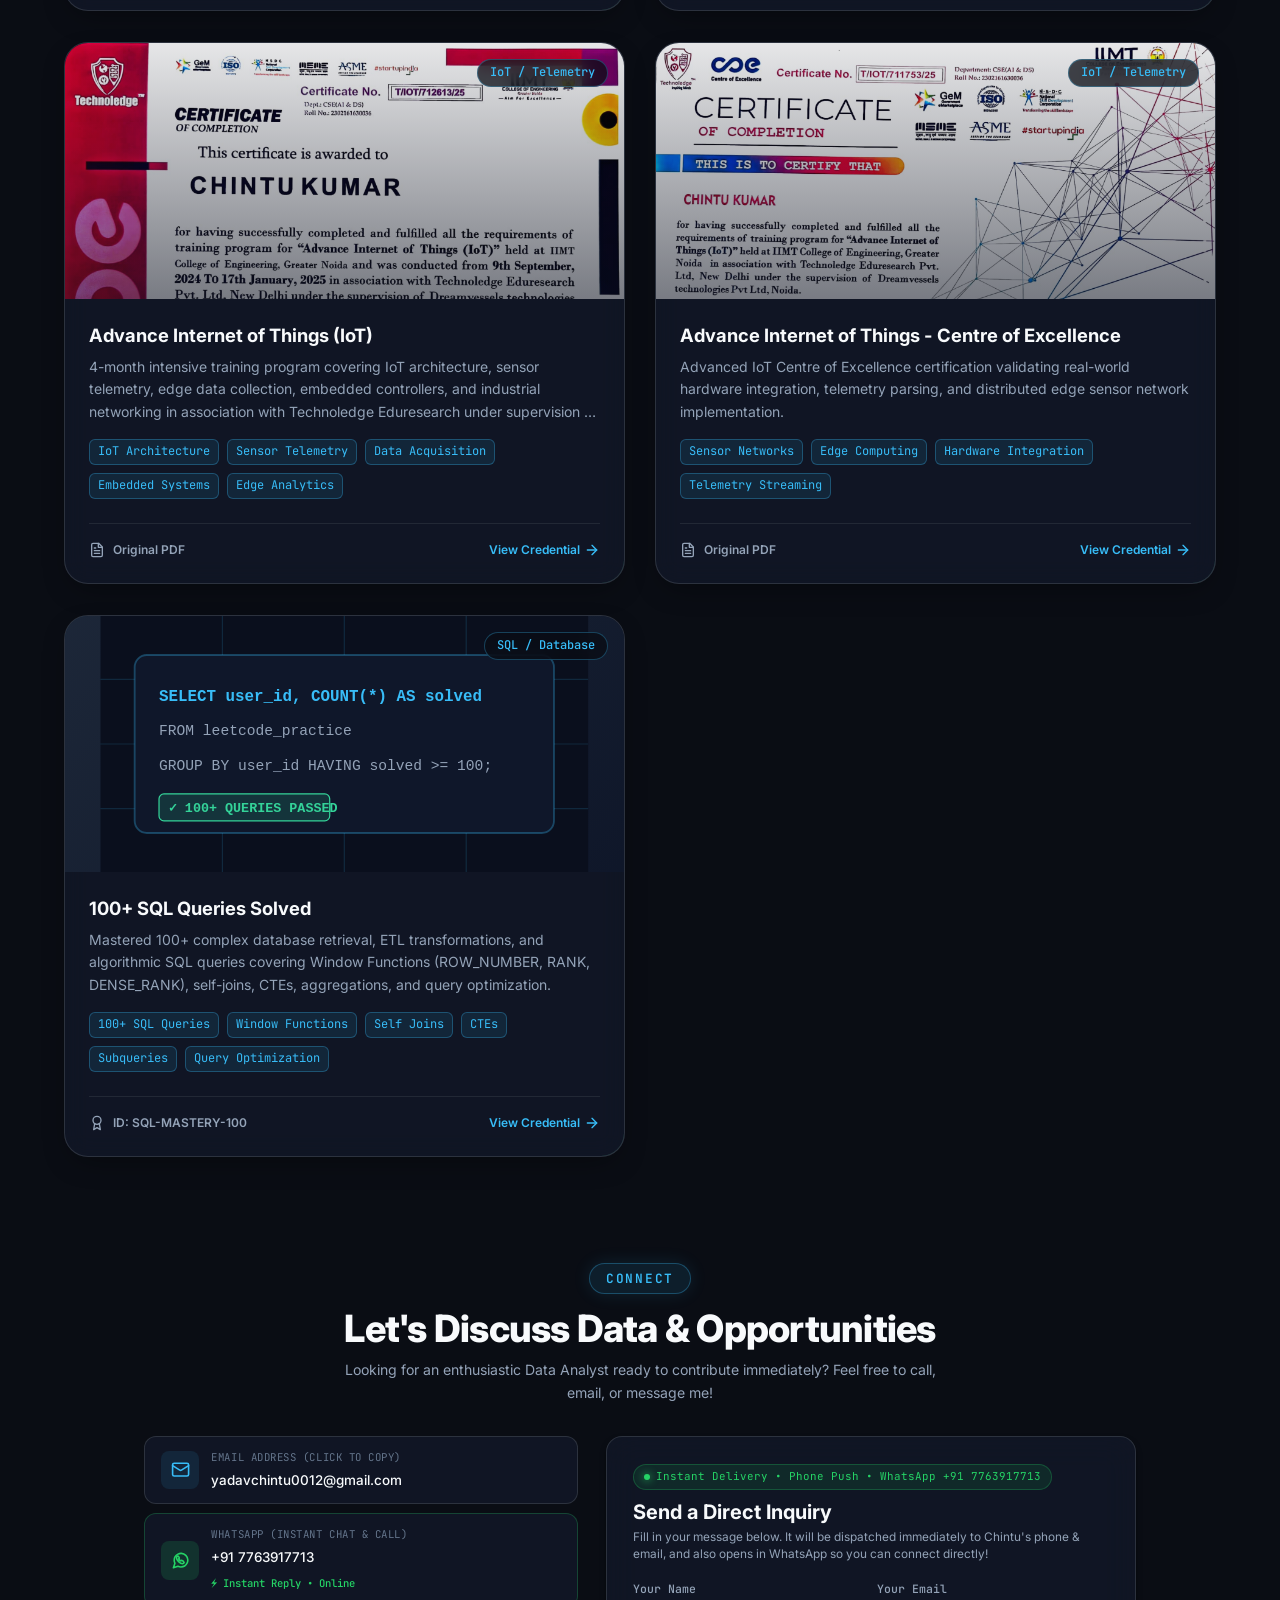
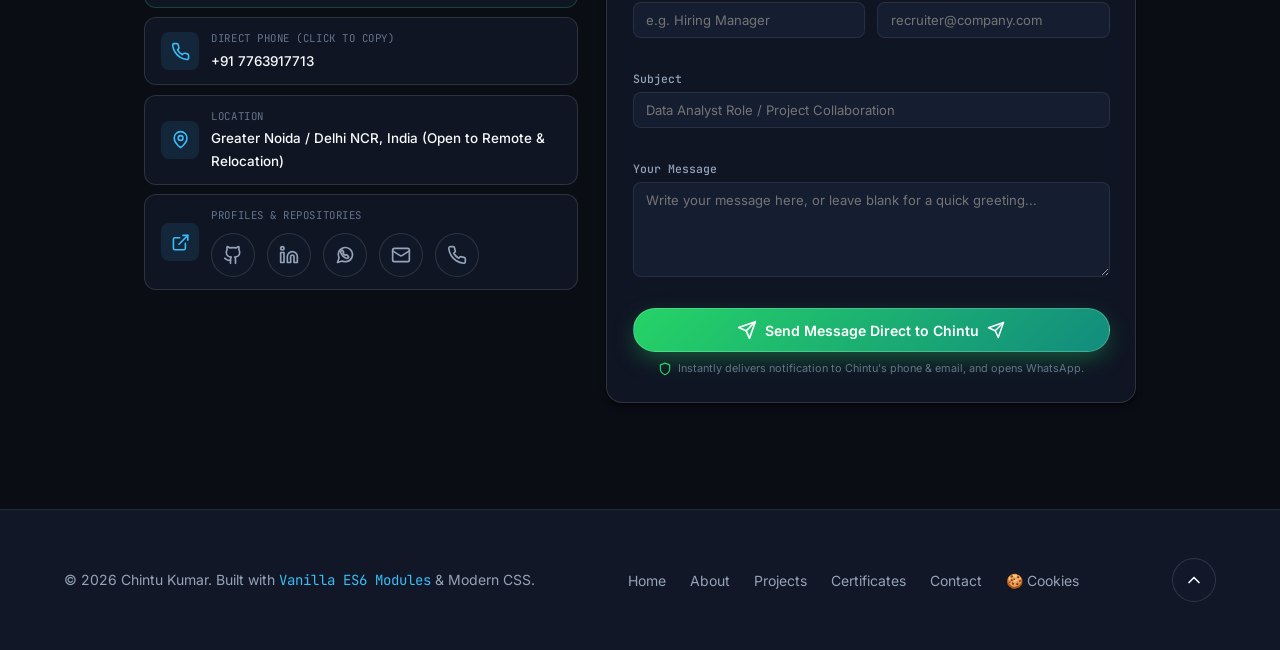
==== commit dd77b1e6: "Auto-update: Portfolio & ATS Resume updates (2026-09-30 05:44 PM)" ====
--- a/antigrevity_project/index.html
+++ b/antigrevity_project/index.html
@@ -208,6 +208,17 @@
           <span class="section-tag">Profile Overview</span>
           <h2 class="section-title">About Me</h2>
           <p class="section-subtitle">Bridging raw data, statistical analysis, and executive decision-making.</p>
+
+          <!-- Centered Round Profile Photo in About Section Middle -->
+          <div class="about-center-avatar">
+            <div class="about-avatar-ring">
+              <img src="assets/images/chintu_profile_square.jpg" alt="Chintu Kumar - Data Analyst" class="about-avatar-img" loading="eager" />
+            </div>
+            <div class="about-avatar-badge">
+              <span class="pulse-dot" style="background-color: var(--accent-cyan);"></span>
+              <span><strong>Chintu Kumar</strong> &bull; Data Analyst</span>
+            </div>
+          </div>
         </div>
 
         <div class="about-grid">
